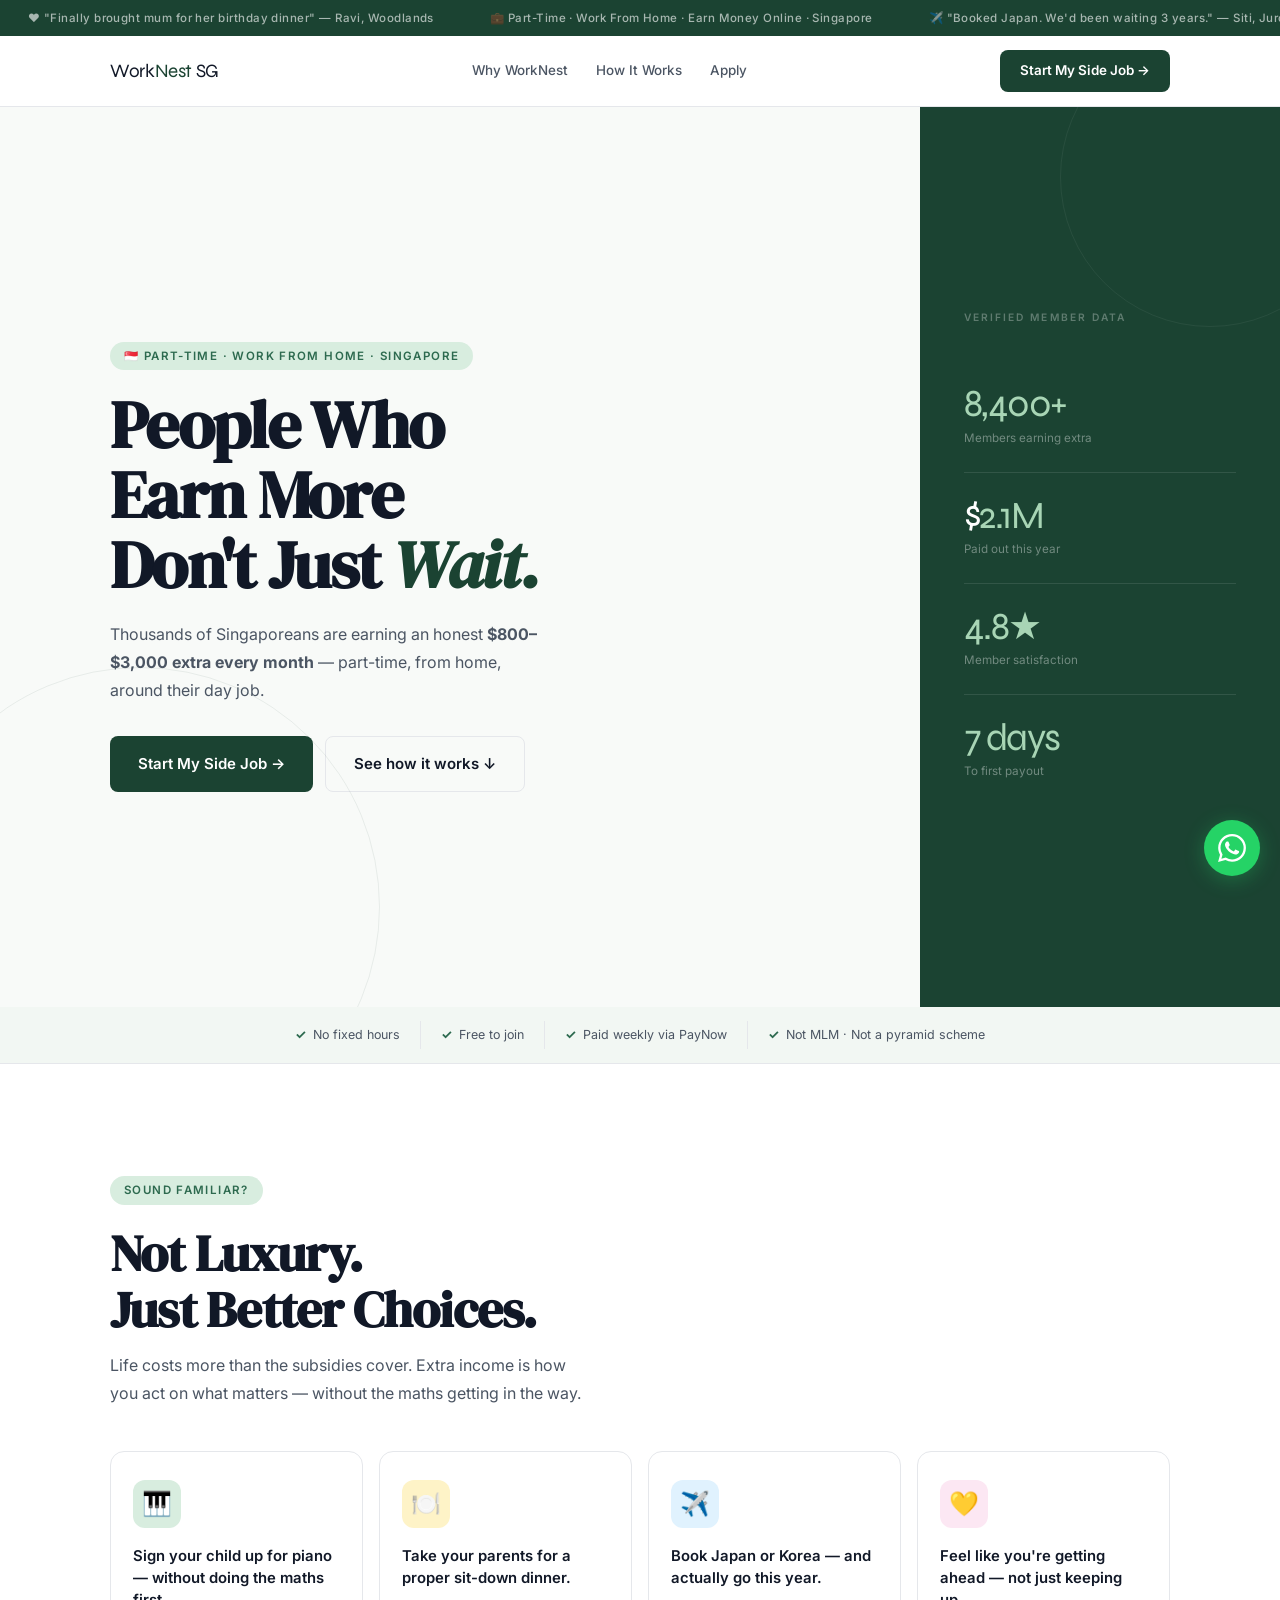
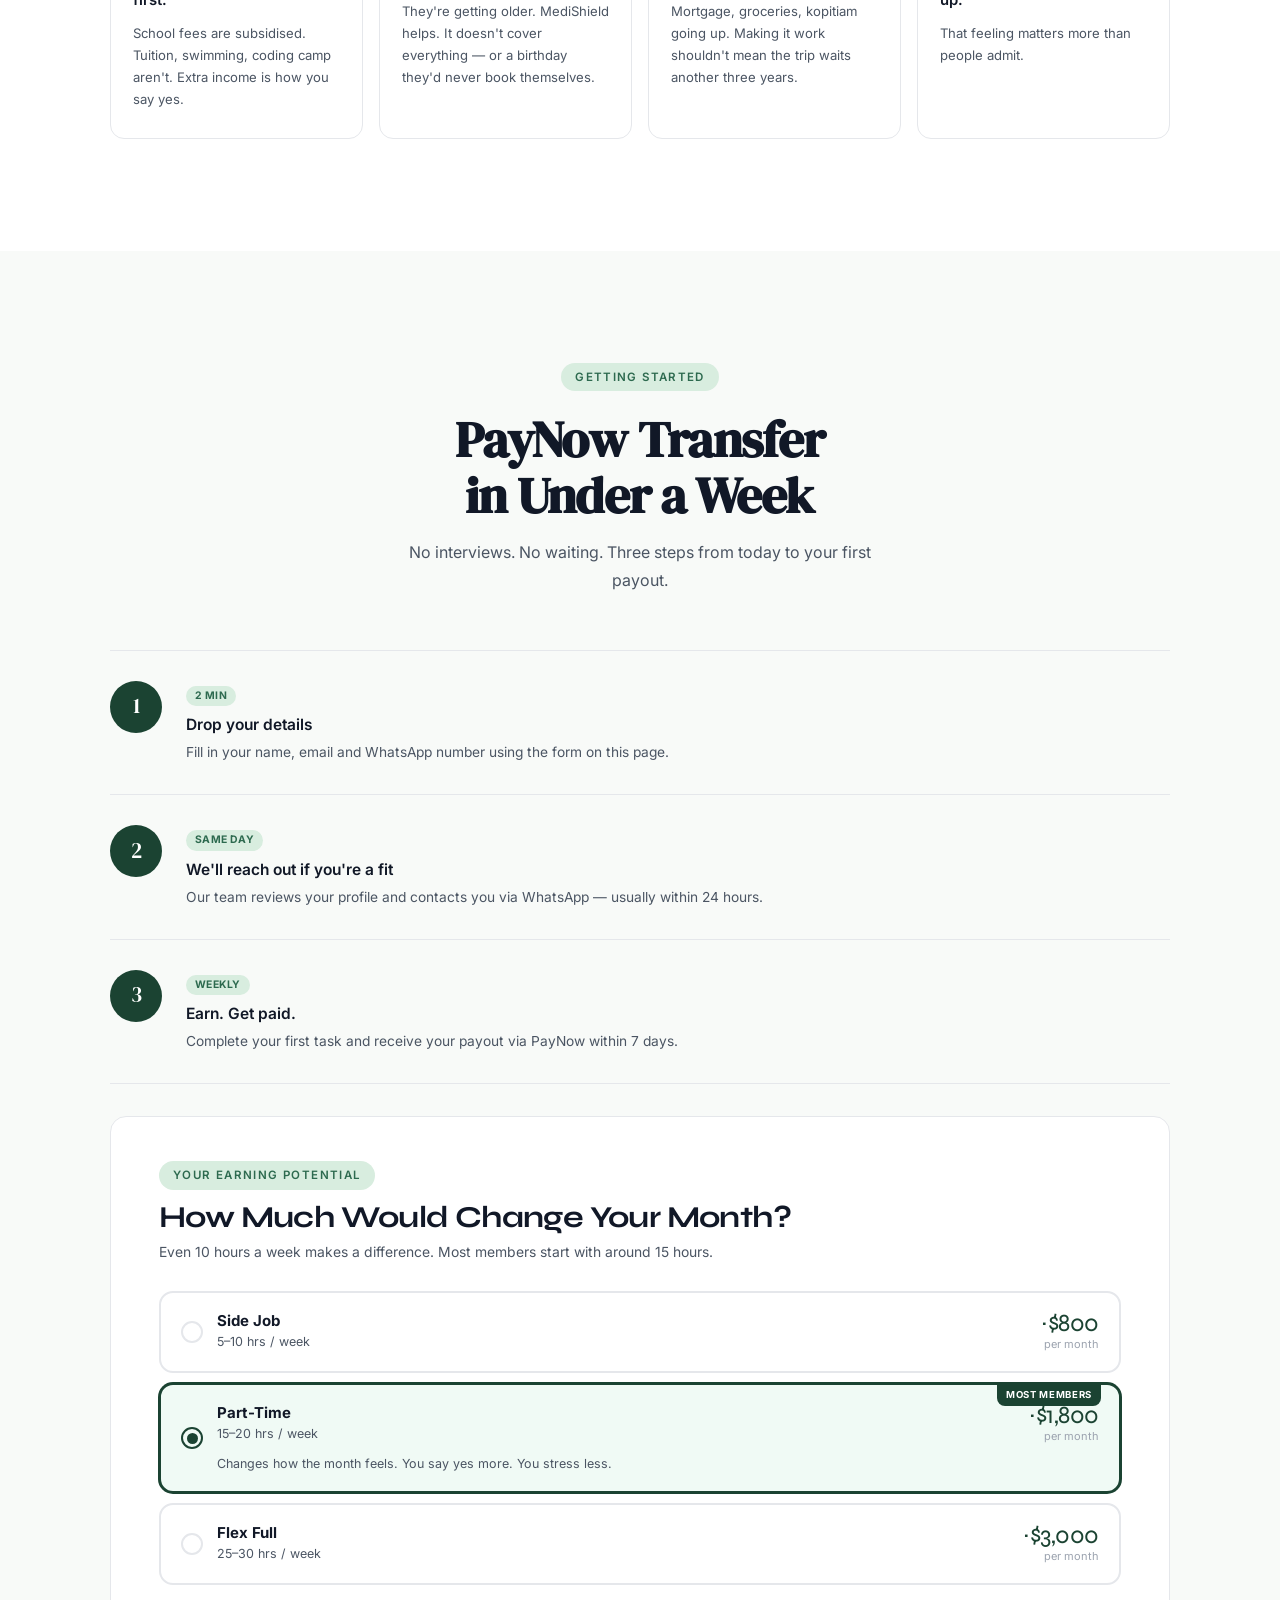
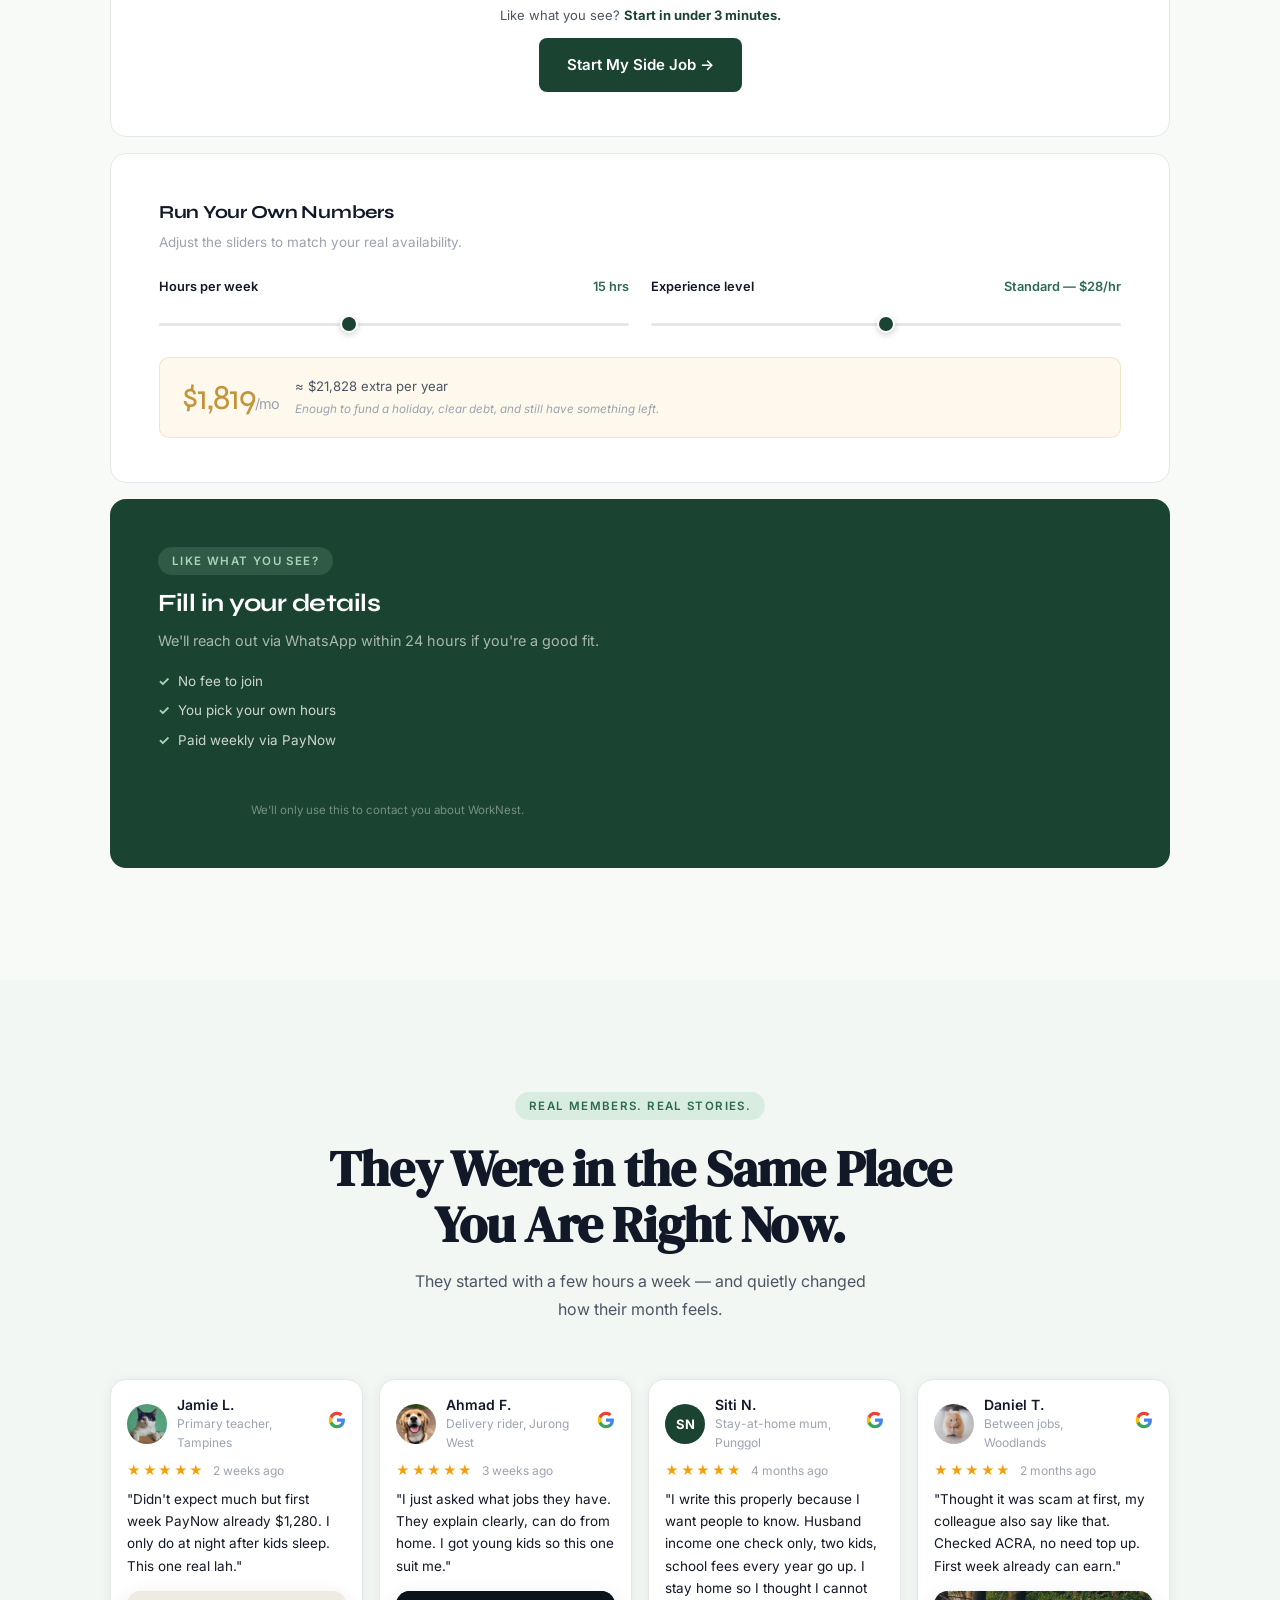
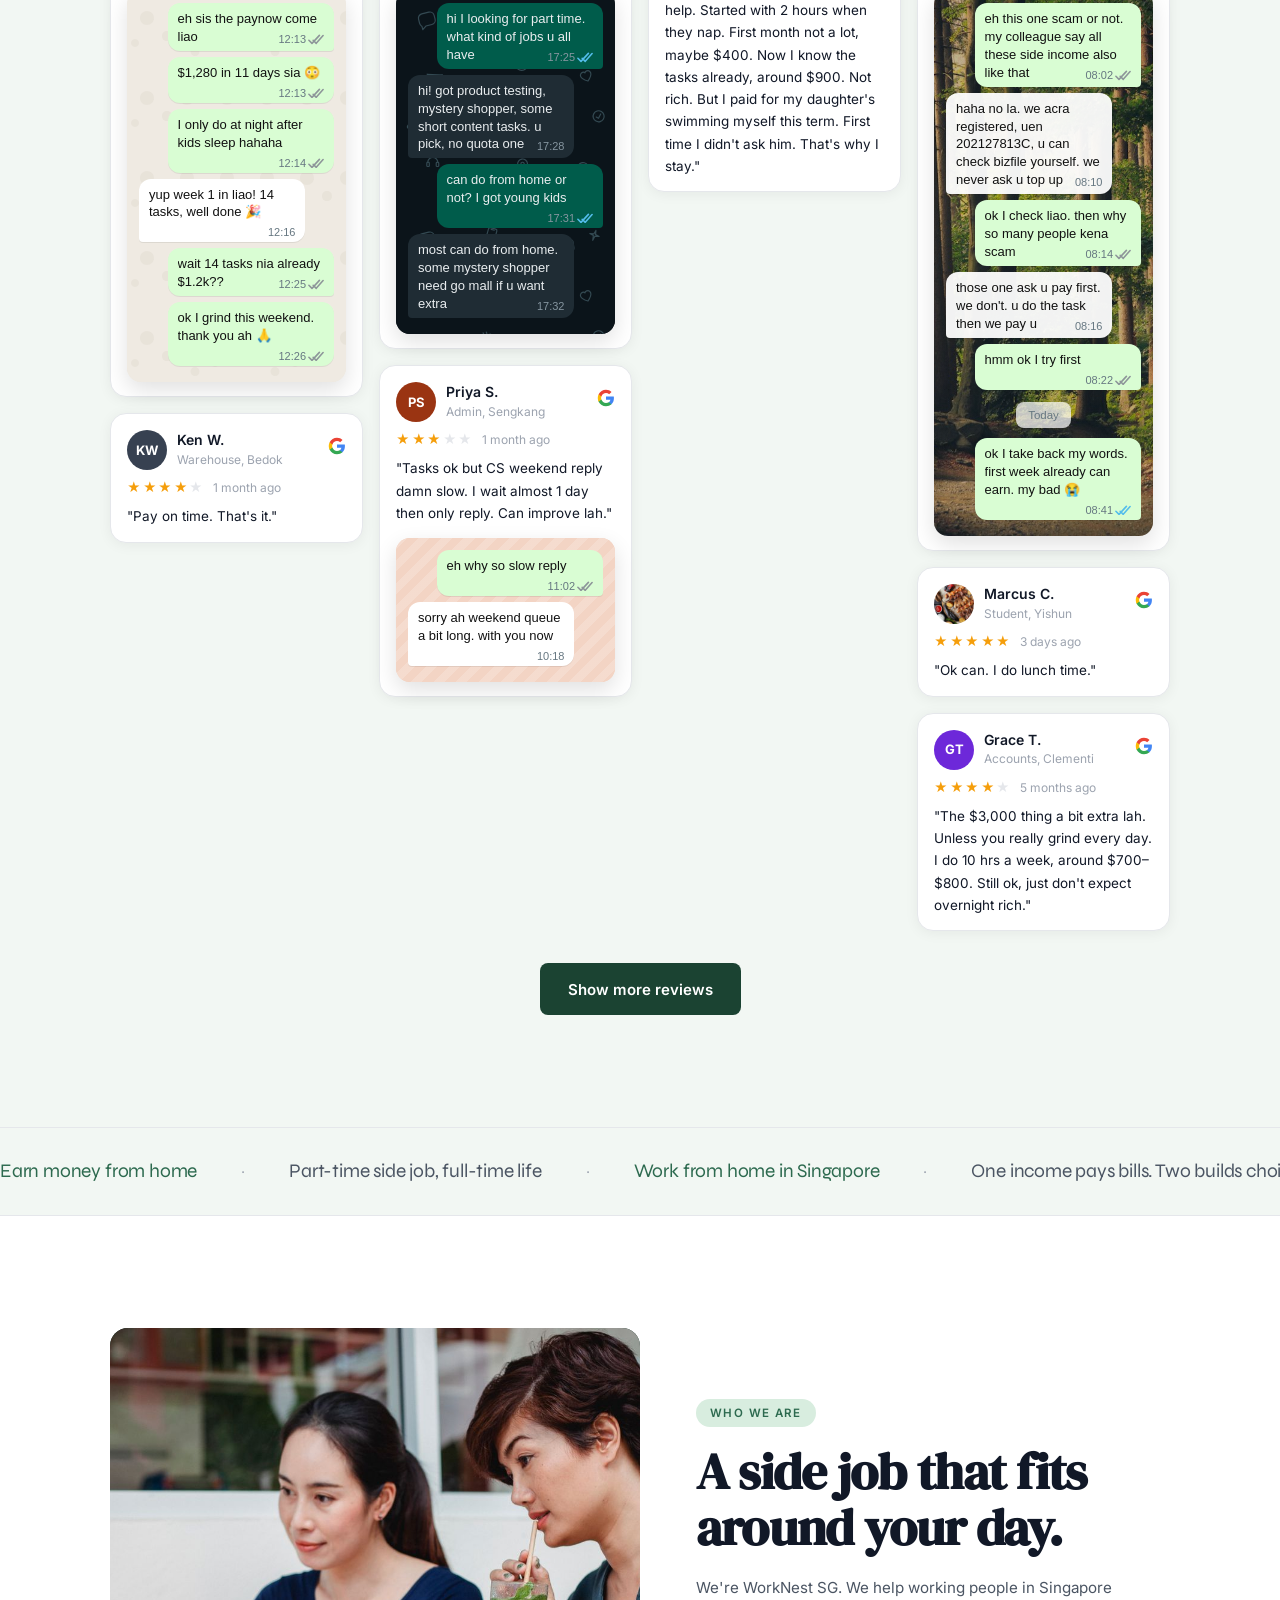
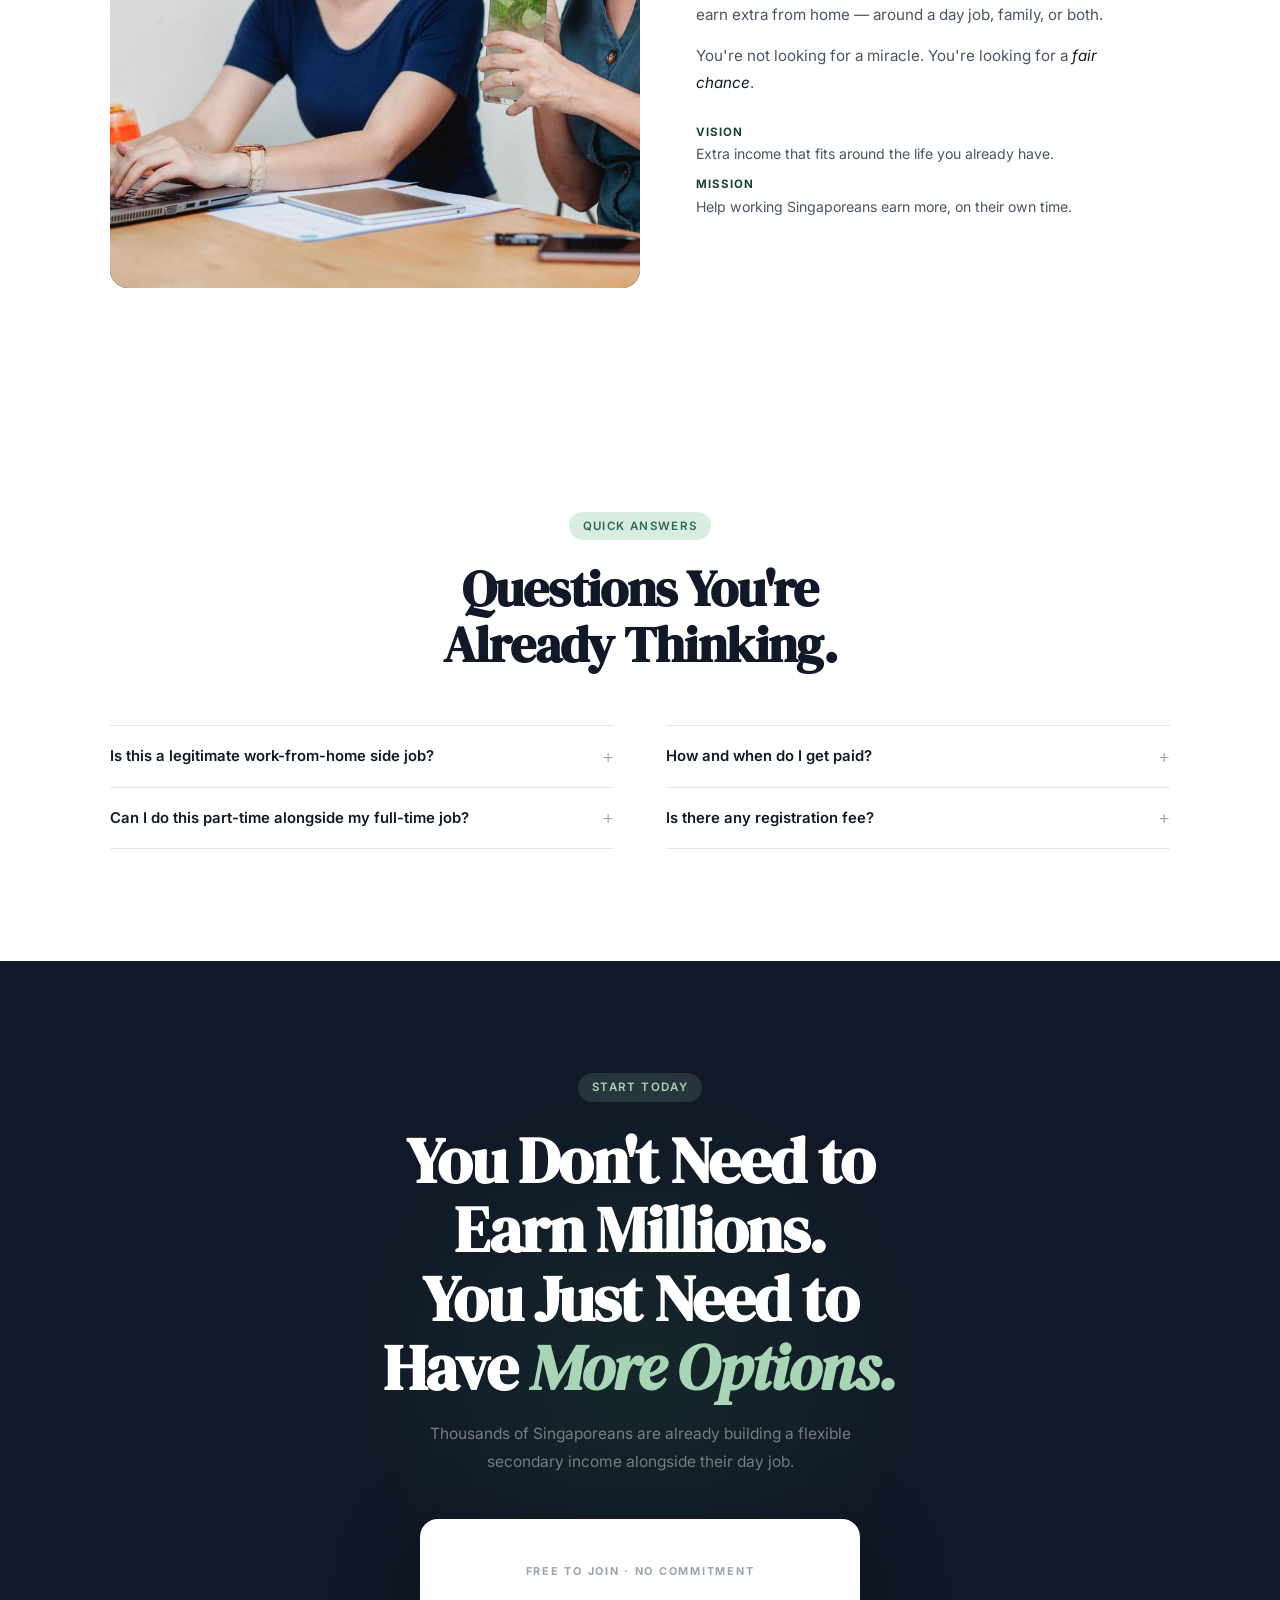
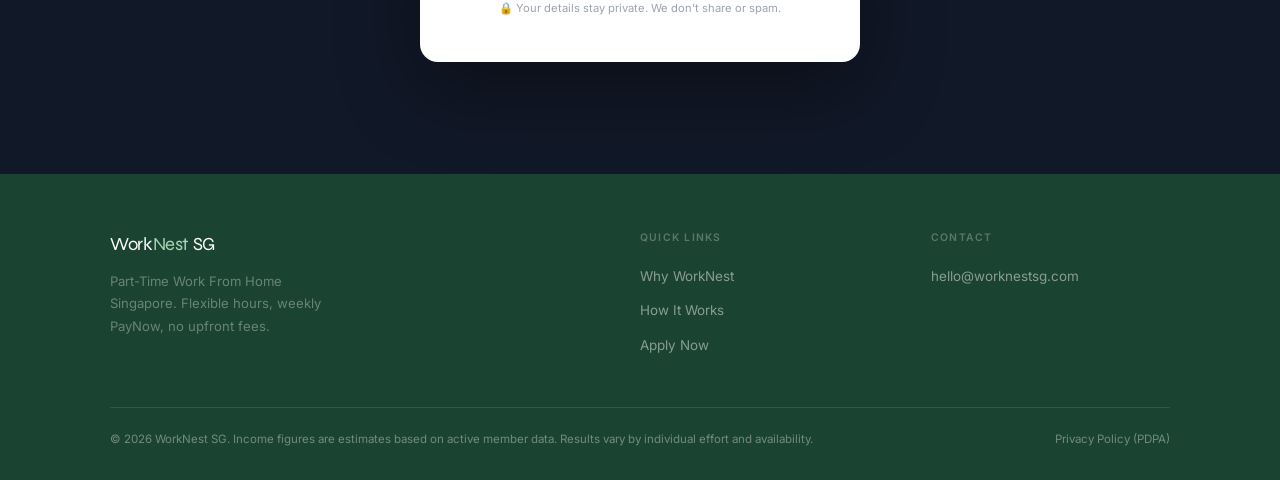
==== index.html @ a6f4fcb6 "Move the stylesheet and script back to the site root. Co-authored-by: Cursor <cursoragent@cursor.com" ====
<!DOCTYPE html>
<html lang="en">
<head>
  <meta charset="UTF-8" />
  <meta name="viewport" content="width=device-width, initial-scale=1.0" />
  <title>Part-Time Work From Home Singapore | Earn Money Online | WorkNest SG</title>
  <meta name="description" content="Looking for flexible part-time work from home in Singapore? WorkNest SG helps you earn $800–$3,000 extra a month with legitimate online side jobs — around your day job, on your schedule." />

  <link rel="preconnect" href="https://fonts.googleapis.com" />
  <link rel="preconnect" href="https://fonts.gstatic.com" crossorigin />
  <link href="https://fonts.googleapis.com/css2?family=DM+Serif+Display:ital@0;1&family=Inter:opsz,wght@14..32,300;14..32,400;14..32,500;14..32,600;14..32,700&family=Syne:wght@700;800&display=swap" rel="stylesheet" />

  <link rel="stylesheet" href="style.css" />
  <link rel="icon" href="favicon.ico?v=wn" sizes="any" />
  <link rel="icon" type="image/png" href="favicon.png?v=wn" sizes="32x32" />
  <link rel="apple-touch-icon" href="apple-touch-icon.png?v=wn" />
</head>
<body class="home">

<!-- ── TICKER ── -->
<div class="ticker" aria-hidden="true">
  <div class="ticker-t">
    <span>❤️ "Finally brought mum for her birthday dinner" — Ravi, Woodlands</span>
    <span>💼 Part-Time · Work From Home · Earn Money Online · Singapore</span>
    <span>✈️ "Booked Japan. We'd been waiting 3 years." — Siti, Jurong West</span>
    <span>📈 "Cleared my study loan 2 years early." — Mei Lin, Ang Mo Kio</span>
    <span>💰 $800–$3,000 extra/month · Flexible side job · No MLM · Free to join</span>
    <span>❤️ "Finally brought mum for her birthday dinner" — Ravi, Woodlands</span>
    <span>💼 Part-Time · Work From Home · Earn Money Online · Singapore</span>
    <span>✈️ "Booked Japan. We'd been waiting 3 years." — Siti, Jurong West</span>
    <span>📈 "Cleared my study loan 2 years early." — Mei Lin, Ang Mo Kio</span>
    <span>💰 $800–$3,000 extra/month · Flexible side job · No MLM · Free to join</span>
  </div>
</div>

<!-- ── NAV ── -->
<nav>
  <div class="c nav-i">
    <div class="logo">Work<span>Nest</span> SG</div>
    <div class="nav-links">
      <a href="#why">Why WorkNest</a>
      <a href="#how-it-works">How It Works</a>
      <a href="#apply">Apply</a>
    </div>
    <a href="#apply" class="btn btn-forest nav-cta" style="font-size:0.84rem;padding:10px 20px;min-height:auto">Start My Side Job →</a>
  </div>
</nav>

<!-- ══ HERO ══ -->
<section class="hero" id="top">

  <!-- Left content column -->
  <div class="hero-inner c rev">
    <div class="stag">🇸🇬 Part-Time · Work From Home · Singapore</div>
    <h1 class="h1">
      People Who<br />Earn More<br />Don't Just <em>Wait.</em>
    </h1>
    <p class="sub">
      Thousands of Singaporeans are earning an honest <strong>$800–$3,000 extra every month</strong> — part-time, from home, around their day job.
    </p>
    <div class="hero-btns">
      <a href="#apply" class="btn btn-forest btn-full">Start My Side Job →</a>
      <a href="#how-it-works" class="btn btn-ol">See how it works ↓</a>
    </div>
  </div>

  <!-- Right: forest green stats panel (desktop only) -->
  <div class="hero-stats-panel">
    <div class="hsp-label">Verified member data</div>
    <div class="hsp-stats">
      <div class="hsp-row">
        <div class="hsp-val"><em><span class="counter" data-target="8400">0</span>+</em></div>
        <div class="hsp-lbl">Members earning extra</div>
      </div>
      <div class="hsp-row">
        <div class="hsp-val">$<em><span class="counter" data-target="2.1" data-suffix="M">0</span></em></div>
        <div class="hsp-lbl">Paid out this year</div>
      </div>
      <div class="hsp-row">
        <div class="hsp-val"><em><span class="counter" data-target="4.8" data-decimals="1">0</span>★</em></div>
        <div class="hsp-lbl">Member satisfaction</div>
      </div>
      <div class="hsp-row">
        <div class="hsp-val"><em><span class="counter" data-target="7">0</span> days</em></div>
        <div class="hsp-lbl">To first payout</div>
      </div>
    </div>
  </div>

</section>

<!-- Mobile stats strip (replaces right panel on mobile) -->
<div class="hero-stats-strip">
  <div class="hss-item">
    <div class="hss-val"><em>8,400+</em></div>
    <div class="hss-lbl">Members earning extra</div>
  </div>
  <div class="hss-item">
    <div class="hss-val">$<em>2.1M</em></div>
    <div class="hss-lbl">Paid out this year</div>
  </div>
  <div class="hss-item">
    <div class="hss-val"><em>4.8★</em></div>
    <div class="hss-lbl">Member satisfaction</div>
  </div>
  <div class="hss-item">
    <div class="hss-val"><em>7</em> days</div>
    <div class="hss-lbl">To first payout</div>
  </div>
</div>

<!-- TRUST BAR -->
<div class="trust-bar">
  <div class="trust-inner">
    <span class="t-item"><span class="t-ck">✓</span> No fixed hours</span>
    <span class="t-item"><span class="t-ck">✓</span> Free to join</span>
    <span class="t-item"><span class="t-ck">✓</span> Paid weekly via PayNow</span>
    <span class="t-item"><span class="t-ck">✓</span> Not MLM · Not a pyramid scheme</span>
  </div>
</div>

<!-- ══ WHY — sound familiar + extra income, one section ══ -->
<section class="why-sec sec" id="why">
  <div class="c">
    <div class="why-hdr rev">
      <div class="stag">Sound Familiar?</div>
      <h2 class="h2">Not Luxury.<br />Just Better Choices.</h2>
      <p class="sub">Life costs more than the subsidies cover. Extra income is how you act on what matters — without the maths getting in the way.</p>
    </div>
    <div class="dream-grid">
      <div class="dream-card rev">
        <div class="dream-icon">🎹</div>
        <h4>Sign your child up for piano — without doing the maths first.</h4>
        <p>School fees are subsidised. Tuition, swimming, coding camp aren't. Extra income is how you say yes.</p>
      </div>
      <div class="dream-card c2 rev d1">
        <div class="dream-icon">🍽️</div>
        <h4>Take your parents for a proper sit-down dinner.</h4>
        <p>They're getting older. MediShield helps. It doesn't cover everything — or a birthday they'd never book themselves.</p>
      </div>
      <div class="dream-card c3 rev d2">
        <div class="dream-icon">✈️</div>
        <h4>Book Japan or Korea — and actually go this year.</h4>
        <p>Mortgage, groceries, kopitiam going up. Making it work shouldn't mean the trip waits another three years.</p>
      </div>
      <div class="dream-card c4 rev d3">
        <div class="dream-icon">💛</div>
        <h4>Feel like you're getting ahead — not just keeping up.</h4>
        <p>That feeling matters more than people admit.</p>
      </div>
    </div>
  </div>
</section>

<!-- ══ HOW IT WORKS ══ -->
<section class="hiw-sec sec" id="how-it-works">
  <div class="c">

    <div class="hiw-hdr rev">
      <div class="stag">Getting Started</div>
      <h2 class="h2">PayNow Transfer<br />in Under a Week</h2>
      <p class="sub">No interviews. No waiting. Three steps from today to your first payout.</p>
    </div>

    <!-- Steps -->
    <div class="step-list rev d1">
      <div class="step-item">
        <div class="step-circle">1</div>
        <div class="step-body">
          <span class="step-tag">2 min</span>
          <h3>Drop your details</h3>
          <p>Fill in your name, email and WhatsApp number using the form on this page.</p>
        </div>
      </div>
      <div class="step-item">
        <div class="step-circle">2</div>
        <div class="step-body">
          <span class="step-tag">Same day</span>
          <h3>We'll reach out if you're a fit</h3>
          <p>Our team reviews your profile and contacts you via WhatsApp — usually within 24 hours.</p>
        </div>
      </div>
      <div class="step-item">
        <div class="step-circle">3</div>
        <div class="step-body">
          <span class="step-tag">Weekly</span>
          <h3>Earn. Get paid.</h3>
          <p>Complete your first task and receive your payout via PayNow within 7 days.</p>
        </div>
      </div>
    </div>

    <!-- Income tiers -->
    <div class="income-wrap rev d2">
      <div class="income-hdr">
        <div class="stag">Your Earning Potential</div>
        <h3 class="h3">How Much Would Change Your Month?</h3>
        <p>Even 10 hours a week makes a difference. Most members start with around 15 hours.</p>
      </div>
      <div class="tier-picker" id="tierPicker">

        <label class="tier-opt" data-tier="side">
          <input type="radio" name="tier" value="side">
          <div class="tier-opt-inner">
            <div class="tier-radio"><div class="tier-radio-dot"></div></div>
            <div class="tier-body">
              <div class="tier-top">
                <div>
                  <div class="tier-label">Side Job</div>
                  <div class="tier-hrs">5–10 hrs / week</div>
                </div>
                <div class="tier-earn">
                  <div class="tier-amt">~$800</div>
                  <div class="tier-per">per month</div>
                </div>
              </div>
              <div class="tier-desc">Covers tuition, clears a credit card, or starts your savings fund.</div>
            </div>
          </div>
        </label>

        <label class="tier-opt selected" data-tier="parttime">
          <input type="radio" name="tier" value="parttime" checked>
          <div class="tier-opt-inner">
            <div class="tier-pop">Most Members</div>
            <div class="tier-radio"><div class="tier-radio-dot"></div></div>
            <div class="tier-body">
              <div class="tier-top">
                <div>
                  <div class="tier-label">Part-Time</div>
                  <div class="tier-hrs">15–20 hrs / week</div>
                </div>
                <div class="tier-earn">
                  <div class="tier-amt">~$1,800</div>
                  <div class="tier-per">per month</div>
                </div>
              </div>
              <div class="tier-desc">Changes how the month feels. You say yes more. You stress less.</div>
            </div>
          </div>
        </label>

        <label class="tier-opt" data-tier="flexfull">
          <input type="radio" name="tier" value="flexfull">
          <div class="tier-opt-inner">
            <div class="tier-radio"><div class="tier-radio-dot"></div></div>
            <div class="tier-body">
              <div class="tier-top">
                <div>
                  <div class="tier-label">Flex Full</div>
                  <div class="tier-hrs">25–30 hrs / week</div>
                </div>
                <div class="tier-earn">
                  <div class="tier-amt">~$3,000</div>
                  <div class="tier-per">per month</div>
                </div>
              </div>
              <div class="tier-desc">A genuine secondary income that reshapes your financial picture.</div>
            </div>
          </div>
        </label>

      </div>
      <div class="tier-cta">
        <p class="tier-cta-hint">Like what you see? <strong>Start in under 3 minutes.</strong></p>
        <a href="#apply" class="btn btn-forest">Start My Side Job →</a>
      </div>
    </div>

    <!-- Calculator -->
    <div class="calc-wrap rev d3">
      <div class="calc-hdr">
        <h3>Run Your Own Numbers</h3>
        <p>Adjust the sliders to match your real availability.</p>
      </div>
      <div class="calc-sliders">
        <div>
          <div class="calc-lbl">Hours per week <span id="hoursVal">15 hrs</span></div>
          <input type="range" id="hoursSlider" min="5" max="30" value="15" step="1" />
        </div>
        <div>
          <div class="calc-lbl">Experience level <span id="rateVal">Standard — $28/hr</span></div>
          <input type="range" id="rateSlider" min="1" max="3" value="2" step="1" />
        </div>
      </div>
      <div class="calc-result">
        <div class="calc-val" id="calcResult">$<span id="monthly">1,820</span><span class="pm">/mo</span></div>
        <div class="calc-txt">
          <div class="calc-yr" id="calcYr">≈ $21,840 extra per year</div>
          <div class="calc-note" id="calcNote">Enough to clear debt, fund a holiday, and still have something left.</div>
        </div>
      </div>
    </div>

    <!-- Mini form -->
    <div class="mini-form-outer rev d3">
      <div class="mf-txt">
        <div class="stag inv">Like what you see?</div>
        <h4>Fill in your details</h4>
        <p>We'll reach out via WhatsApp within 24 hours if you're a good fit.</p>
        <ul class="mf-checks">
          <li>No fee to join</li>
          <li>You pick your own hours</li>
          <li>Paid weekly via PayNow</li>
        </ul>
      </div>
      <div data-cddform="xm-sg10-singapore10-2" data-origin="www.worknestsg.com"></div>
      <script src="https://www.chatfromforms.com/form-embed.js?v=0.1" defer></script>
      <p class="mf-note">We'll only use this to contact you about WorkNest.</p>
    </div>

  </div>
</section>

<!-- ══ TESTIMONIALS — WhatsApp screenshot mockups ══ -->
<section class="testi-sec sec">
  <!-- Hidden SVG icon library -->
  <svg xmlns="http://www.w3.org/2000/svg" style="display:none" aria-hidden="true">
    <symbol id="i-sig" viewBox="0 0 17 13">
      <rect x="0" y="10" width="3" height="3" rx="0.5" fill="currentColor"/>
      <rect x="4.5" y="7" width="3" height="6" rx="0.5" fill="currentColor"/>
      <rect x="9" y="4" width="3" height="9" rx="0.5" fill="currentColor"/>
      <rect x="13.5" y="0.5" width="3" height="12.5" rx="0.5" fill="currentColor"/>
    </symbol>
    <symbol id="i-wfi" viewBox="0 0 16 13">
      <circle cx="8" cy="12" r="1.5" fill="currentColor"/>
      <path d="M4.2 8.6a5.3 5.3 0 017.6 0" stroke="currentColor" stroke-width="1.7" stroke-linecap="round" fill="none"/>
      <path d="M1 5.3a9.5 9.5 0 0114 0" stroke="currentColor" stroke-width="1.7" stroke-linecap="round" fill="none"/>
    </symbol>
    <symbol id="i-bat" viewBox="0 0 27 13">
      <rect x="0.75" y="0.75" width="21.5" height="11.5" rx="2.5" fill="none" stroke="currentColor" stroke-width="1.5"/>
      <rect x="22.5" y="4" width="3.5" height="5" rx="1.5" fill="currentColor"/>
      <rect x="2.5" y="2.5" width="15" height="8" rx="1.5" fill="currentColor"/>
    </symbol>
    <symbol id="i-back" viewBox="0 0 11 20">
      <path d="M9.5 1.5L2 10l7.5 8.5" fill="none" stroke="currentColor" stroke-width="2.2" stroke-linecap="round" stroke-linejoin="round"/>
    </symbol>
    <!-- WhatsApp double-tick (two overlapping checks) -->
    <symbol id="i-ticks" viewBox="0 0 16 11">
      <path d="M0.9 6.2l3.1 3.15L11.4 1.4" fill="none" stroke="currentColor" stroke-width="1.55" stroke-linecap="round" stroke-linejoin="round"/>
      <path d="M5.15 6.2l3.1 3.15L15.1 1.55" fill="none" stroke="currentColor" stroke-width="1.55" stroke-linecap="round" stroke-linejoin="round"/>
    </symbol>
    <!-- WhatsApp header: video camera (no circle) -->
    <symbol id="i-vid" viewBox="0 0 24 24">
      <path d="M15.2 8.4v7.2H5.8V8.4h9.4zm.9-1.6H4.9c-.8 0-1.5.7-1.5 1.5v8.4c0 .8.7 1.5 1.5 1.5h11.2c.8 0 1.5-.7 1.5-1.5v-2.6l3.6 2.7V7.3L17.6 10V8.3c0-.8-.7-1.5-1.5-1.5z" fill="currentColor"/>
    </symbol>
    <!-- WhatsApp header: phone handset -->
    <symbol id="i-phn" viewBox="0 0 24 24">
      <path d="M19.2 17.1v2.4c0 .7-.5 1.2-1.2 1.2C9.3 20.7 3.3 14.7 3.3 6c0-.7.5-1.2 1.2-1.2h2.4c.7 0 1.2.5 1.2 1.2 0 1.4.2 2.7.6 4 .1.4 0 .8-.3 1.1L6.9 12.6c1.6 3 4 5.4 7 7l1.5-1.5c.3-.3.7-.4 1.1-.3 1.3.4 2.6.6 4 .6.7 0 1.2.5 1.2 1.2z" fill="currentColor"/>
    </symbol>
    <symbol id="i-plus" viewBox="0 0 24 24">
      <path d="M12 5v14M5 12h14" fill="none" stroke="currentColor" stroke-width="2.2" stroke-linecap="round"/>
    </symbol>
    <symbol id="i-cam" viewBox="0 0 24 24">
      <path d="M4 8.5A2.5 2.5 0 016.5 6h2.1l1.2-1.8h4.4L15.4 6h2.1A2.5 2.5 0 0120 8.5v7A2.5 2.5 0 0117.5 18h-11A2.5 2.5 0 014 15.5v-7z" fill="none" stroke="currentColor" stroke-width="1.6"/>
      <circle cx="12" cy="12" r="3.2" fill="none" stroke="currentColor" stroke-width="1.6"/>
    </symbol>
    <symbol id="i-more" viewBox="0 0 5 22">
      <circle cx="2.5" cy="3.5" r="2" fill="currentColor"/>
      <circle cx="2.5" cy="11" r="2" fill="currentColor"/>
      <circle cx="2.5" cy="18.5" r="2" fill="currentColor"/>
    </symbol>
    <symbol id="i-emoji" viewBox="0 0 24 24">
      <circle cx="12" cy="12" r="10" fill="none" stroke="currentColor" stroke-width="1.5"/>
      <circle cx="9" cy="10.5" r="1.2" fill="currentColor"/>
      <circle cx="15" cy="10.5" r="1.2" fill="currentColor"/>
      <path d="M8.5 14.5q1.5 2.5 3.5 2.5t3.5-2.5" fill="none" stroke="currentColor" stroke-width="1.5" stroke-linecap="round"/>
    </symbol>
    <symbol id="i-clip" viewBox="0 0 24 24">
      <path d="M16.5 6v11.5a4 4 0 01-8 0V5a2.5 2.5 0 015 0v10.5a1 1 0 01-2 0V6h-1.5v9.5a2.5 2.5 0 005 0V5a4 4 0 00-8 0v12.5a5.5 5.5 0 0011 0V6h-1.5z" fill="currentColor"/>
    </symbol>
    <symbol id="i-mic" viewBox="0 0 24 24">
      <path d="M12 14a3 3 0 003-3V5a3 3 0 00-6 0v6a3 3 0 003 3zm5.9-3c-.49 0-.9.36-.98.85A6 6 0 016.08 11.85c-.08-.49-.49-.85-.98-.85A1 1 0 004.1 12.14a7 7 0 005.9 5.77V20a1 1 0 002 0v-2.09a7 7 0 005.9-5.77A1 1 0 0017.9 11z" fill="currentColor"/>
    </symbol>
    <!-- Google G logo mark -->
    <symbol id="i-google" viewBox="0 0 24 24">
      <path d="M22.56 12.25c0-.78-.07-1.53-.2-2.25H12v4.26h5.92c-.26 1.37-1.04 2.53-2.21 3.31v2.77h3.57c2.08-1.92 3.28-4.74 3.28-8.09z" fill="#4285F4"/>
      <path d="M12 23c2.97 0 5.46-.98 7.28-2.66l-3.57-2.77c-.98.66-2.23 1.06-3.71 1.06-2.86 0-5.29-1.93-6.16-4.53H2.18v2.84C3.99 20.53 7.7 23 12 23z" fill="#34A853"/>
      <path d="M5.84 14.09c-.22-.66-.35-1.36-.35-2.09s.13-1.43.35-2.09V7.07H2.18C1.43 8.55 1 10.22 1 12s.43 3.45 1.18 4.93l3.66-2.84z" fill="#FBBC05"/>
      <path d="M12 5.38c1.62 0 3.06.56 4.21 1.64l3.15-3.15C17.45 2.09 14.97 1 12 1 7.7 1 3.99 3.47 2.18 7.07l3.66 2.84c.87-2.6 3.3-4.53 6.16-4.53z" fill="#EA4335"/>
    </symbol>
  </svg>

  <div class="c">

    <div class="testi-hdr rev">
      <div class="stag">Real Members. Real Stories.</div>
      <h2 class="h2">They Were in the Same Place<br />You Are Right Now.</h2>
      <p class="sub">They started with a few hours a week — and quietly changed how their month feels.</p>
    </div>

    <div class="rev-grid rev" id="revGrid">

      <!-- 1 visible · PayNow + WA -->
      <div class="rev-card">
        <div class="rev-head">
          <div class="rev-av"><img src="images/dp_cat.jpg" alt=""></div>
          <div class="rev-who">
            <div class="rev-name">Jamie L.</div>
            <div class="rev-role">Primary teacher, Tampines</div>
          </div>
          <div class="rev-goog"><svg width="18" height="18"><use href="#i-google"/></svg></div>
        </div>
        <div class="rev-meta">
          <div class="rev-stars">★★★★★</div>
          <span class="rev-when">2 weeks ago</span>
        </div>
        <p class="rev-text">"Didn't expect much but first week PayNow already $1,280. I only do at night after kids sleep. This one real lah."</p>
        <div class="wa-shot wp-doodle">
          <div class="wa-body">
            <div class="wa-msg"><div class="wa-s"><div class="wa-txt">eh sis the paynow come liao<div class="wa-meta"><span class="wa-ts">12:13</span><svg class="wa-tick grey" viewBox="0 0 16 11" aria-hidden="true"><use href="#i-ticks"/></svg></div></div></div></div>
            <div class="wa-msg"><div class="wa-s no-tail"><div class="wa-txt">$1,280 in 11 days sia 😳<div class="wa-meta"><span class="wa-ts">12:13</span><svg class="wa-tick grey" viewBox="0 0 16 11" aria-hidden="true"><use href="#i-ticks"/></svg></div></div></div></div>
            <div class="wa-msg"><div class="wa-s no-tail"><div class="wa-txt">I only do at night after kids sleep hahaha<div class="wa-meta"><span class="wa-ts">12:14</span><svg class="wa-tick grey" viewBox="0 0 16 11" aria-hidden="true"><use href="#i-ticks"/></svg></div></div></div></div>
            <div class="wa-msg"><div class="wa-r"><div class="wa-txt">yup week 1 in liao! 14 tasks, well done 🎉<div class="wa-meta"><span class="wa-ts">12:16</span></div></div></div></div>
            <div class="wa-msg"><div class="wa-s"><div class="wa-txt">wait 14 tasks nia already $1.2k??<div class="wa-meta"><span class="wa-ts">12:25</span><svg class="wa-tick grey" viewBox="0 0 16 11" aria-hidden="true"><use href="#i-ticks"/></svg></div></div></div></div>
            <div class="wa-msg"><div class="wa-s no-tail"><div class="wa-txt">ok I grind this weekend. thank you ah 🙏<div class="wa-meta"><span class="wa-ts">12:26</span><svg class="wa-tick grey" viewBox="0 0 16 11" aria-hidden="true"><use href="#i-ticks"/></svg></div></div></div></div>
          </div>
        </div>
      </div>

      <!-- 2 visible · short -->
      <div class="rev-card">
        <div class="rev-head">
          <div class="rev-av" style="background:#374151">KW</div>
          <div class="rev-who">
            <div class="rev-name">Ken W.</div>
            <div class="rev-role">Warehouse, Bedok</div>
          </div>
          <div class="rev-goog"><svg width="18" height="18"><use href="#i-google"/></svg></div>
        </div>
        <div class="rev-meta">
          <div class="rev-stars">★★★★<span class="off">★</span></div>
          <span class="rev-when">1 month ago</span>
        </div>
        <p class="rev-text">"Pay on time. That's it."</p>
      </div>

      <!-- 3 visible · job hunt + WA -->
      <div class="rev-card">
        <div class="rev-head">
          <div class="rev-av"><img src="images/dp_dog.jpg" alt=""></div>
          <div class="rev-who">
            <div class="rev-name">Ahmad F.</div>
            <div class="rev-role">Delivery rider, Jurong West</div>
          </div>
          <div class="rev-goog"><svg width="18" height="18"><use href="#i-google"/></svg></div>
        </div>
        <div class="rev-meta">
          <div class="rev-stars">★★★★★</div>
          <span class="rev-when">3 weeks ago</span>
        </div>
        <p class="rev-text">"I just asked what jobs they have. They explain clearly, can do from home. I got young kids so this one suit me."</p>
        <div class="wa-shot dark">
          <div class="wa-body">
            <div class="wa-msg"><div class="wa-s"><div class="wa-txt">hi I looking for part time. what kind of jobs u all have<div class="wa-meta"><span class="wa-ts">17:25</span><svg class="wa-tick blue" viewBox="0 0 16 11" aria-hidden="true"><use href="#i-ticks"/></svg></div></div></div></div>
            <div class="wa-msg"><div class="wa-r"><div class="wa-txt">hi! got product testing, mystery shopper, some short content tasks. u pick, no quota one<div class="wa-meta"><span class="wa-ts">17:28</span></div></div></div></div>
            <div class="wa-msg"><div class="wa-s"><div class="wa-txt">can do from home or not? I got young kids<div class="wa-meta"><span class="wa-ts">17:31</span><svg class="wa-tick blue" viewBox="0 0 16 11" aria-hidden="true"><use href="#i-ticks"/></svg></div></div></div></div>
            <div class="wa-msg"><div class="wa-r"><div class="wa-txt">most can do from home. some mystery shopper need go mall if u want extra<div class="wa-meta"><span class="wa-ts">17:32</span></div></div></div></div>
          </div>
        </div>
      </div>

      <!-- 4 visible · 吐槽 CS slow + WA -->
      <div class="rev-card">
        <div class="rev-head">
          <div class="rev-av" style="background:#9A3412">PS</div>
          <div class="rev-who">
            <div class="rev-name">Priya S.</div>
            <div class="rev-role">Admin, Sengkang</div>
          </div>
          <div class="rev-goog"><svg width="18" height="18"><use href="#i-google"/></svg></div>
        </div>
        <div class="rev-meta">
          <div class="rev-stars">★★★<span class="off">★★</span></div>
          <span class="rev-when">1 month ago</span>
        </div>
        <p class="rev-text">"Tasks ok but CS weekend reply damn slow. I wait almost 1 day then only reply. Can improve lah."</p>
        <div class="wa-shot wp-peach">
          <div class="wa-body">
            <div class="wa-msg"><div class="wa-s"><div class="wa-txt">eh why so slow reply<div class="wa-meta"><span class="wa-ts">11:02</span><svg class="wa-tick grey" viewBox="0 0 16 11" aria-hidden="true"><use href="#i-ticks"/></svg></div></div></div></div>
            <div class="wa-msg"><div class="wa-r"><div class="wa-txt">sorry ah weekend queue a bit long. with you now<div class="wa-meta"><span class="wa-ts">10:18</span></div></div></div></div>
          </div>
        </div>
      </div>

      <!-- 5 visible · long sincere -->
      <div class="rev-card">
        <div class="rev-head">
          <div class="rev-av" style="background:#1B4332">SN</div>
          <div class="rev-who">
            <div class="rev-name">Siti N.</div>
            <div class="rev-role">Stay-at-home mum, Punggol</div>
          </div>
          <div class="rev-goog"><svg width="18" height="18"><use href="#i-google"/></svg></div>
        </div>
        <div class="rev-meta">
          <div class="rev-stars">★★★★★</div>
          <span class="rev-when">4 months ago</span>
        </div>
        <p class="rev-text">"I write this properly because I want people to know. Husband income one check only, two kids, school fees every year go up. I stay home so I thought I cannot help. Started with 2 hours when they nap. First month not a lot, maybe $400. Now I know the tasks already, around $900. Not rich. But I paid for my daughter's swimming myself this term. First time I didn't ask him. That's why I stay."</p>
      </div>

      <!-- 6 visible · scam + WA -->
      <div class="rev-card">
        <div class="rev-head">
          <div class="rev-av"><img src="images/dp_hamster.jpg" alt=""></div>
          <div class="rev-who">
            <div class="rev-name">Daniel T.</div>
            <div class="rev-role">Between jobs, Woodlands</div>
          </div>
          <div class="rev-goog"><svg width="18" height="18"><use href="#i-google"/></svg></div>
        </div>
        <div class="rev-meta">
          <div class="rev-stars">★★★★★</div>
          <span class="rev-when">2 months ago</span>
        </div>
        <p class="rev-text">"Thought it was scam at first, my colleague also say like that. Checked ACRA, no need top up. First week already can earn."</p>
        <div class="wa-shot wp-leaves">
          <div class="wa-body">
            <div class="wa-msg"><div class="wa-s"><div class="wa-txt">eh this one scam or not. my colleague say all these side income also like that<div class="wa-meta"><span class="wa-ts">08:02</span><svg class="wa-tick grey" viewBox="0 0 16 11" aria-hidden="true"><use href="#i-ticks"/></svg></div></div></div></div>
            <div class="wa-msg"><div class="wa-r"><div class="wa-txt">haha no la. we acra registered, uen 202127813C, u can check bizfile yourself. we never ask u top up<div class="wa-meta"><span class="wa-ts">08:10</span></div></div></div></div>
            <div class="wa-msg"><div class="wa-s"><div class="wa-txt">ok I check liao. then why so many people kena scam<div class="wa-meta"><span class="wa-ts">08:14</span><svg class="wa-tick grey" viewBox="0 0 16 11" aria-hidden="true"><use href="#i-ticks"/></svg></div></div></div></div>
            <div class="wa-msg"><div class="wa-r"><div class="wa-txt">those one ask u pay first. we don't. u do the task then we pay u<div class="wa-meta"><span class="wa-ts">08:16</span></div></div></div></div>
            <div class="wa-msg"><div class="wa-s"><div class="wa-txt">hmm ok I try first<div class="wa-meta"><span class="wa-ts">08:22</span><svg class="wa-tick grey" viewBox="0 0 16 11" aria-hidden="true"><use href="#i-ticks"/></svg></div></div></div></div>
            <div class="wa-date">Today</div>
            <div class="wa-msg"><div class="wa-s"><div class="wa-txt">ok I take back my words. first week already can earn. my bad 😭<div class="wa-meta"><span class="wa-ts">08:41</span><svg class="wa-tick blue" viewBox="0 0 16 11" aria-hidden="true"><use href="#i-ticks"/></svg></div></div></div></div>
          </div>
        </div>
      </div>

      <!-- 7 visible · short -->
      <div class="rev-card">
        <div class="rev-head">
          <div class="rev-av"><img src="images/dp_food.jpg" alt=""></div>
          <div class="rev-who">
            <div class="rev-name">Marcus C.</div>
            <div class="rev-role">Student, Yishun</div>
          </div>
          <div class="rev-goog"><svg width="18" height="18"><use href="#i-google"/></svg></div>
        </div>
        <div class="rev-meta">
          <div class="rev-stars">★★★★★</div>
          <span class="rev-when">3 days ago</span>
        </div>
        <p class="rev-text">"Ok can. I do lunch time."</p>
      </div>

      <!-- 8 visible · 吐槽 ads -->
      <div class="rev-card">
        <div class="rev-head">
          <div class="rev-av" style="background:#6D28D9">GT</div>
          <div class="rev-who">
            <div class="rev-name">Grace T.</div>
            <div class="rev-role">Accounts, Clementi</div>
          </div>
          <div class="rev-goog"><svg width="18" height="18"><use href="#i-google"/></svg></div>
        </div>
        <div class="rev-meta">
          <div class="rev-stars">★★★★<span class="off">★</span></div>
          <span class="rev-when">5 months ago</span>
        </div>
        <p class="rev-text">"The $3,000 thing a bit extra lah. Unless you really grind every day. I do 10 hrs a week, around $700–$800. Still ok, just don't expect overnight rich."</p>
      </div>

      <!-- 9 more · long mixed -->
      <div class="rev-card rev-more">
        <div class="rev-head">
          <div class="rev-av" style="background:#0F766E">WM</div>
          <div class="rev-who">
            <div class="rev-name">Wei Ming</div>
            <div class="rev-role">Private hire, Ang Mo Kio</div>
          </div>
          <div class="rev-goog"><svg width="18" height="18"><use href="#i-google"/></svg></div>
        </div>
        <div class="rev-meta">
          <div class="rev-stars">★★★★<span class="off">★</span></div>
          <span class="rev-when">6 months ago</span>
        </div>
        <p class="rev-text">"First week quite blur. Briefing long, I almost quit. After I finish 3 tasks then I understand the flow. Now it's just open phone, do, close. Wish they make week 1 simpler. After that no issue."</p>
      </div>

      <!-- 10 more · short 吐槽 -->
      <div class="rev-card rev-more">
        <div class="rev-head">
          <div class="rev-av" style="background:#BE185D">RO</div>
          <div class="rev-who">
            <div class="rev-name">Rachel O.</div>
            <div class="rev-role">Marketing, Novena</div>
          </div>
          <div class="rev-goog"><svg width="18" height="18"><use href="#i-google"/></svg></div>
        </div>
        <div class="rev-meta">
          <div class="rev-stars">★★<span class="off">★★★</span></div>
          <span class="rev-when">2 months ago</span>
        </div>
        <p class="rev-text">"Too many WhatsApp messages. I mute first. Tasks ok but the group chat noisy."</p>
      </div>

      <!-- 11 more · sincere -->
      <div class="rev-card rev-more">
        <div class="rev-head">
          <div class="rev-av" style="background:#166534">HR</div>
          <div class="rev-who">
            <div class="rev-name">Hafiz R.</div>
            <div class="rev-role">Between jobs, Jurong East</div>
          </div>
          <div class="rev-goog"><svg width="18" height="18"><use href="#i-google"/></svg></div>
        </div>
        <div class="rev-meta">
          <div class="rev-stars">★★★★★</div>
          <span class="rev-when">3 months ago</span>
        </div>
        <p class="rev-text">"Lost my job in March. This one hold me until I find next one. Not glamorous. Just enough to not touch my CPF. Thank you."</p>
      </div>

      <!-- 12 more · 吐槽 dry weeks -->
      <div class="rev-card rev-more">
        <div class="rev-head">
          <div class="rev-av" style="background:#B45309">LK</div>
          <div class="rev-who">
            <div class="rev-name">Linda K.</div>
            <div class="rev-role">Part-time, Toa Payoh</div>
          </div>
          <div class="rev-goog"><svg width="18" height="18"><use href="#i-google"/></svg></div>
        </div>
        <div class="rev-meta">
          <div class="rev-stars">★★★<span class="off">★★</span></div>
          <span class="rev-when">1 month ago</span>
        </div>
        <p class="rev-text">"Some weeks no tasks. I wait wait then suddenly 5 come in one day. Income not stable. If you need every month same amount, maybe not for you."</p>
      </div>

      <!-- 13 more · short good -->
      <div class="rev-card rev-more">
        <div class="rev-head">
          <div class="rev-av" style="background:#1E40AF">JH</div>
          <div class="rev-who">
            <div class="rev-name">Jun Hao</div>
            <div class="rev-role">Part-time, Pasir Ris</div>
          </div>
          <div class="rev-goog"><svg width="18" height="18"><use href="#i-google"/></svg></div>
        </div>
        <div class="rev-meta">
          <div class="rev-stars">★★★★★</div>
          <span class="rev-when">2 weeks ago</span>
        </div>
        <p class="rev-text">"Refer my sister already. She also doing."</p>
      </div>

      <!-- 14 more · long sincere nurse -->
      <div class="rev-card rev-more">
        <div class="rev-head">
          <div class="rev-av"><img src="images/dp_nurul.jpg" alt=""></div>
          <div class="rev-who">
            <div class="rev-name">Nurul A.</div>
            <div class="rev-role">Nurse, Bedok</div>
          </div>
          <div class="rev-goog"><svg width="18" height="18"><use href="#i-google"/></svg></div>
        </div>
        <div class="rev-meta">
          <div class="rev-stars">★★★★★</div>
          <span class="rev-when">4 months ago</span>
        </div>
        <p class="rev-text">"I work night shift. Days I cannot sleep sometimes so I do a few tasks. Nobody at work knows. I use it for my mum's supplements. Not going to write a long essay. It works, they pay, I continue."</p>
      </div>

      <!-- 15 more · short 吐槽 -->
      <div class="rev-card rev-more">
        <div class="rev-head">
          <div class="rev-av" style="background:#44403C">BT</div>
          <div class="rev-who">
            <div class="rev-name">Ben T.</div>
            <div class="rev-role">Sales, Paya Lebar</div>
          </div>
          <div class="rev-goog"><svg width="18" height="18"><use href="#i-google"/></svg></div>
        </div>
        <div class="rev-meta">
          <div class="rev-stars">★★★<span class="off">★★</span></div>
          <span class="rev-when">3 weeks ago</span>
        </div>
        <p class="rev-text">"Reply after 1 day. Can improve. The work itself no problem."</p>
      </div>

    </div>

    <div class="rev-more-wrap">
      <button type="button" class="btn btn-forest" id="revMoreBtn">Show more reviews</button>
      <button type="button" class="btn btn-forest" id="revLessBtn">Show less</button>
    </div>

  </div>
</section>

<!-- SLOGANS -->
<section class="slogans">
  <div class="sl-inner" aria-hidden="true">
    <span class="sl-i grn">Earn money from home</span><span class="sl-sep">·</span>
    <span class="sl-i lit">Part-time side job, full-time life</span><span class="sl-sep">·</span>
    <span class="sl-i grn">Work from home in Singapore</span><span class="sl-sep">·</span>
    <span class="sl-i lit">One income pays bills. Two builds choices.</span><span class="sl-sep">·</span>
    <span class="sl-i grn">Secondary income, real money</span><span class="sl-sep">·</span>
    <span class="sl-i lit">Earn for the people you love</span><span class="sl-sep">·</span>
    <span class="sl-i grn">Earn money from home</span><span class="sl-sep">·</span>
    <span class="sl-i lit">Part-time side job, full-time life</span><span class="sl-sep">·</span>
    <span class="sl-i grn">Work from home in Singapore</span><span class="sl-sep">·</span>
    <span class="sl-i lit">One income pays bills. Two builds choices.</span><span class="sl-sep">·</span>
    <span class="sl-i grn">Secondary income, real money</span><span class="sl-sep">·</span>
    <span class="sl-i lit">Earn for the people you love</span><span class="sl-sep">·</span>
  </div>
</section>

<!-- ══ ABOUT / NOTE ══ -->
<section class="letter-sec sec">
  <div class="c">
    <div class="about-split rev">
      <div class="about-photo">
        <img src="images/work_enjoy.jpg" alt="Singaporeans working from a cafe, on their own time">
      </div>
      <div class="about-copy">
        <div class="stag">Who we are</div>
        <h2 class="h2">A side job that fits around your day.</h2>
        <p>We're WorkNest SG. We help working people in Singapore earn extra from home — around a day job, family, or both.</p>
        <p>You're not looking for a miracle. You're looking for a <em>fair chance</em>.</p>
        <ul class="about-lines">
          <li><strong>Vision</strong> Extra income that fits around the life you already have.</li>
          <li><strong>Mission</strong> Help working Singaporeans earn more, on their own time.</li>
        </ul>
      </div>
    </div>
  </div>
</section>

<!-- ══ FAQ ══ -->
<section class="faq-sec sec">
  <div class="c">

    <div class="faq-hdr rev">
      <div class="stag">Quick Answers</div>
      <h2 class="h2">Questions You're<br />Already Thinking.</h2>
    </div>

    <div class="faq-wrap">
      <div class="faq-col">
        <details class="rev">
          <summary>Is this a legitimate work-from-home side job?</summary>
          <div class="faq-body">Yes. WorkNest SG is a registered Singapore company — you can check our UEN on ACRA BizFile. Work is from home. We've paid out over $2.1M to 8,400+ members. No upfront fees, no MLM, no recruiting.</div>
        </details>
        <details class="rev d1">
          <summary>Can I do this part-time alongside my full-time job?</summary>
          <div class="faq-body">Yes — that's how most members use it. Evenings, lunch hours, weekends. It fits around your job. It does not replace it.</div>
        </details>
      </div>
      <div class="faq-col">
        <details class="rev">
          <summary>How and when do I get paid?</summary>
          <div class="faq-body">Every Friday via PayNow or bank transfer. First payout is usually within 7 days of your first task. No minimum. No holding period.</div>
        </details>
        <details class="rev d1">
          <summary>Is there any registration fee?</summary>
          <div class="faq-body">Never. Joining is free. If anyone asks you to pay to join WorkNest — that is not us.</div>
        </details>
      </div>
    </div>

  </div>
</section>

<!-- ══ FINAL CTA — form ══ -->
<section class="cta-sec sec" id="apply">
  <div class="c">
    <div class="cta-inner">
      <div class="stag inv rev">Start today</div>
      <h2 class="cta-h2 rev d1">
        You Don't Need to<br />Earn Millions.<br />You Just Need to<br />Have <em>More Options.</em>
      </h2>
      <p class="cta-sub rev d2">Thousands of Singaporeans are already building a flexible secondary income alongside their day job.</p>
      <div class="cta-card rev d3">
        <div class="cta-card-lbl">Free to join · No commitment</div>

        <div data-cddform="xm-sg10-singapore10-2" data-origin="www.worknestsg.com"></div>
        <script src="https://www.chatfromforms.com/form-embed.js?v=0.1" defer></script>
        <p class="f-note">🔒 Your details stay private. We don't share or spam.</p>
      </div>
    </div>
  </div>
</section>

<!-- FOOTER -->
<footer>
  <div class="c">
    <div class="ft-grid">
      <div class="ft-brand">
        <span class="ft-logo">Work<span>Nest</span> SG</span>
        <p>Part-Time Work From Home Singapore. Flexible hours, weekly PayNow, no upfront fees.</p>
      </div>
      <div class="ft-col">
        <h5>Quick Links</h5>
        <ul>
          <li><a href="#why">Why WorkNest</a></li>
          <li><a href="#how-it-works">How It Works</a></li>
          <li><a href="#apply">Apply Now</a></li>
        </ul>
      </div>
      <div class="ft-col">
        <h5>Contact</h5>
        <ul>
          <li><a href="mailto:hello@worknestsg.com">hello@worknestsg.com</a></li>
        </ul>
      </div>
    </div>
    <div class="ft-bot">
      <p>© 2026 WorkNest SG. Income figures are estimates based on active member data. Results vary by individual effort and availability.</p>
      <a href="privacy-policy/">Privacy Policy (PDPA)</a>
    </div>
  </div>
</footer>

<!-- WA Float (desktop) -->
<a href="https://wa.me/6591234567?text=Hi%2C%20I%20saw%20WorkNest%20SG%20and%20I%27d%20like%20to%20know%20more%20about%20the%20part-time%20work%20from%20home%20opportunity." class="wa-float" target="_blank" rel="noopener" aria-label="WhatsApp us">
  <svg viewBox="0 0 24 24" fill="currentColor" aria-hidden="true"><path d="M17.472 14.382c-.297-.149-1.758-.867-2.03-.967-.273-.099-.471-.148-.67.15-.197.297-.767.966-.94 1.164-.173.199-.347.223-.644.075-.297-.15-1.255-.463-2.39-1.475-.883-.788-1.48-1.761-1.653-2.059-.173-.297-.018-.458.13-.606.134-.133.298-.347.446-.52.149-.174.198-.298.298-.497.099-.198.05-.371-.025-.52-.075-.149-.669-1.612-.916-2.207-.242-.579-.487-.5-.669-.51-.173-.008-.371-.01-.57-.01-.198 0-.52.074-.792.372-.272.297-1.04 1.016-1.04 2.479 0 1.462 1.065 2.875 1.213 3.074.149.198 2.096 3.2 5.077 4.487.709.306 1.262.489 1.694.625.712.227 1.36.195 1.871.118.571-.085 1.758-.719 2.006-1.413.248-.694.248-1.289.173-1.413-.074-.124-.272-.198-.57-.347m-5.421 7.403h-.004a9.87 9.87 0 01-5.031-1.378l-.361-.214-3.741.982.998-3.648-.235-.374a9.86 9.86 0 01-1.51-5.26c.001-5.45 4.436-9.884 9.888-9.884 2.64 0 5.122 1.03 6.988 2.898a9.825 9.825 0 012.893 6.994c-.003 5.45-4.437 9.884-9.885 9.884m8.413-18.297A11.815 11.815 0 0012.05 0C5.495 0 .16 5.335.157 11.892c0 2.096.547 4.142 1.588 5.945L.057 24l6.305-1.654a11.882 11.882 0 005.683 1.448h.005c6.554 0 11.89-5.335 11.893-11.893a11.821 11.821 0 00-3.48-8.413z"/></svg>
</a>

<script src="main.js"></script>
</body>
</html>
---- style.css ----
/* Home */
*, *::before, *::after { box-sizing: border-box; margin: 0; padding: 0; }

    body.home {
      --forest:    #1B4332;
      --forest-d:  #133227;
      --forest-m:  #2D6A4F;
      --forest-lt: #D8EDDF;
      --cream:     #F8FAF8;
      --off:       #F2F7F3;
      --white:     #FFFFFF;
      --ink:       #111827;
      --ink2:      #4B5563;
      --muted:     #9CA3AF;
      --border:    #E5E7EB;
      --gold:      #C4943A;
      --gold-lt:   #FEF9EC;
      --wa:        #25D366;
      --wa-d:      #1DAA54;
      --serif:     'DM Serif Display', Georgia, serif;
      --display:   'Syne', sans-serif;
      --body:      'Inter', sans-serif;
    }

    html { scroll-behavior: smooth; }
    body.home {
      font-family: var(--body);
      background: var(--white);
      color: var(--ink);
      line-height: 1.6;
      overflow-x: hidden;
    }
    body.home a { color: inherit; text-decoration: none; }
    body.home img { display: block; max-width: 100%; }

    /* ── Container ── */
    body.home .c { width: 100%; max-width: 1140px; margin-inline: auto; padding-inline: 20px; }
    @media (min-width: 640px)  { body.home .c { padding-inline: 28px; } }
    @media (min-width: 1024px) { body.home .c { padding-inline: 40px; } }

    /* ── Section spacing ── */
    body.home .sec { padding-block: 64px; }
    @media (min-width: 768px) { body.home .sec { padding-block: 96px; } }
    @media (min-width: 1024px) { body.home .sec { padding-block: 112px; } }

    /* ── Reveal ── */
    body.home .rev { opacity: 0; transform: translateY(20px); transition: opacity 0.65s cubic-bezier(0.16,1,0.3,1), transform 0.65s cubic-bezier(0.16,1,0.3,1); }
    body.home .rev.in { opacity: 1; transform: none; }
    body.home .d1 { transition-delay: 0.07s; } body.home .d2 { transition-delay: 0.14s; }
    body.home .d3 { transition-delay: 0.21s; } body.home .d4 { transition-delay: 0.28s; }

    /* ── Section tag ── */
    body.home .stag {
      display: inline-block;
      font-size: 0.72rem; font-weight: 600; letter-spacing: 0.12em; text-transform: uppercase;
      color: var(--forest-m); background: var(--forest-lt);
      padding: 5px 14px; border-radius: 20px; margin-bottom: 20px;
    }
    body.home .stag.inv { color: #A8D5B5; background: rgba(168,213,181,0.15); }
    body.home .stag.gold { color: var(--gold); background: var(--gold-lt); }

    /* ── Headings ── */
    body.home .h1 {
      font-family: var(--serif);
      font-size: clamp(2.6rem, 7vw, 5rem);
      line-height: 1.05; letter-spacing: -0.025em;
      color: var(--ink); margin-bottom: 20px;
    }
    body.home .h1 em { font-style: italic; color: var(--forest); }
    body.home .h2 {
      font-family: var(--serif);
      font-size: clamp(2rem, 4.5vw, 3.2rem);
      line-height: 1.1; letter-spacing: -0.015em;
      color: var(--ink); margin-bottom: 14px;
    }
    body.home .h2 em { font-style: italic; color: var(--gold); }
    body.home .h2.inv { color: #fff; }
    body.home .h2.inv em { color: #A8D5B5; }
    body.home .h3 {
      font-family: var(--display);
      font-size: clamp(1.5rem, 3vw, 2.2rem);
      line-height: 1.15; letter-spacing: -0.02em;
      color: var(--ink); margin-bottom: 12px;
    }
    body.home .sub { font-size: 1rem; color: var(--ink2); line-height: 1.75; max-width: 480px; }
    body.home .sub.wide { max-width: 600px; }
    body.home .sub.inv { color: rgba(255,255,255,0.55); }
    body.home .sub.ctr { margin-inline: auto; }

    /* ── Buttons ── */
    body.home .btn {
      display: inline-flex; align-items: center; justify-content: center; gap: 8px;
      font-family: var(--body); font-weight: 600; font-size: 0.94rem;
      padding: 15px 28px; border-radius: 8px; cursor: pointer;
      transition: all 0.2s cubic-bezier(0.16,1,0.3,1);
      white-space: nowrap; border: none; min-height: 52px; text-align: center;
    }
    body.home .btn-full { width: 100%; }
    body.home .btn-forest { background: var(--forest); color: #fff; }
    body.home .btn-forest:hover { background: var(--forest-d); transform: translateY(-2px); box-shadow: 0 8px 24px rgba(27,67,50,0.25); }
    body.home .btn-dark { background: var(--ink); color: #fff; }
    body.home .btn-dark:hover { background: #1f2937; transform: translateY(-2px); }
    body.home .btn-ol { background: transparent; color: var(--ink); border: 1.5px solid var(--border); }
    body.home .btn-ol:hover { border-color: var(--ink); transform: translateY(-2px); }
    body.home .btn-ol-w { background: transparent; color: rgba(255,255,255,0.8); border: 1.5px solid rgba(255,255,255,0.25); }
    body.home .btn-ol-w:hover { border-color: rgba(255,255,255,0.6); color: #fff; }
    body.home .btn-white { background: #fff; color: var(--forest); }
    body.home .btn-white:hover { background: var(--cream); transform: translateY(-2px); }

    /* ════════════════════════════════
       TICKER
    ════════════════════════════════ */
    body.home .ticker { background: var(--forest); overflow: hidden; white-space: nowrap; }
    body.home .ticker-t { display: inline-flex; animation: tick 42s linear infinite; padding: 9px 0; }
    body.home .ticker-t span { padding-inline: 28px; font-size: 0.72rem; font-weight: 500; letter-spacing: 0.04em; color: rgba(255,255,255,0.62); }
    @keyframes tick { from { transform: translateX(0); } to { transform: translateX(-50%); } }

    /* ════════════════════════════════
       NAV
    ════════════════════════════════ */
    body.home nav {
      position: sticky; top: 0; z-index: 300;
      background: rgba(255,255,255,0.97); backdrop-filter: blur(20px);
      border-bottom: 1px solid var(--border);
    }
    body.home .nav-i {
      display: flex; align-items: center; justify-content: space-between;
      padding-block: 14px;
    }
    body.home .logo { font-family: var(--display); font-size: 1.18rem; color: var(--ink); letter-spacing: -0.02em; flex-shrink: 0; }
    body.home .logo span { color: var(--forest); }
    body.home .nav-links { display: none; gap: 28px; }
    @media (min-width: 900px) { body.home .nav-links { display: flex; } }
    body.home .nav-links a { font-size: 0.84rem; color: var(--ink2); font-weight: 500; transition: color 0.2s; }
    body.home .nav-links a:hover { color: var(--ink); }
    body.home .nav-cta { display: none; }
    @media (min-width: 640px) { body.home .nav-cta { display: inline-flex; } }

    /* ════════════════════════════════
       HERO — mobile-first, cream bg
       Mobile: single column, centered
       Desktop: split grid (content + stats)
    ════════════════════════════════ */
    body.home .hero { background: var(--cream); position: relative; overflow: hidden; }

    /* Mobile: single column, padded */
    body.home .hero-inner {
      display: flex; flex-direction: column;
      padding-block: 56px 48px;
      text-align: center;
      align-items: center;
    }
    body.home .hero-inner .h1 { max-width: 560px; }
    body.home .hero-inner .sub { max-width: 440px; margin-inline: auto; margin-bottom: 32px; }

    body.home .hero-btns {
      display: flex; flex-direction: column; gap: 12px;
      width: 100%; max-width: 360px;
    }
    @media (min-width: 480px) {
      body.home .hero-btns { flex-direction: row; flex-wrap: wrap; justify-content: center; max-width: none; width: auto; }
      body.home .hero-btns .btn-full { width: auto; }
    }

    /* Desktop: split grid — left-align with the nav brand */
    @media (min-width: 900px) {
      body.home .hero { display: grid; grid-template-columns: 1fr 360px; min-height: 100vh; }
      body.home .hero-inner.c {
        max-width: none;
        margin-inline: 0;
        width: 100%;
        text-align: left;
        align-items: flex-start;
        justify-content: center;
        padding-top: 100px;
        padding-bottom: 80px;
        padding-right: 56px;
        padding-left: max(40px, calc((100vw - 1140px) / 2 + 40px));
      }
      body.home .hero-inner .h1 { font-size: clamp(3rem, 5.2vw, 5.4rem); max-width: 720px; }
      body.home .hero-inner .sub { margin-inline: 0; }
      body.home .hero-btns {
        flex-direction: row;
        flex-wrap: wrap;
        justify-content: flex-start;
        max-width: none;
        width: auto;
      }
      body.home .hero-btns .btn-full { width: auto; }
    }

    /* Decorative circles desktop only */
    body.home .hero-inner::after {
      display: none;
      content: '';
      position: absolute;
      width: 480px; height: 480px; border-radius: 50%;
      border: 1px solid rgba(27,67,50,0.08);
      bottom: -140px; left: -100px; pointer-events: none;
    }
    @media (min-width: 900px) { body.home .hero-inner::after { display: block; } }

    /* Right stats panel — hidden on mobile, shown on desktop */
    body.home .hero-stats-panel {
      display: none;
    }
    @media (min-width: 900px) {
      body.home .hero-stats-panel {
        display: flex; flex-direction: column; justify-content: center;
        background: var(--forest);
        padding: 60px 44px;
        position: relative; overflow: hidden;
      }
      body.home .hero-stats-panel::before {
        content: ''; position: absolute;
        width: 300px; height: 300px; border-radius: 50%;
        border: 1px solid rgba(255,255,255,0.06);
        top: -80px; right: -80px; pointer-events: none;
      }
    }
    body.home .hsp-label { font-size: 0.64rem; font-weight: 600; letter-spacing: 0.2em; text-transform: uppercase; color: rgba(255,255,255,0.3); margin-bottom: 36px; }
    body.home .hsp-stats { display: flex; flex-direction: column; }
    body.home .hsp-row { padding: 24px 0; border-bottom: 1px solid rgba(255,255,255,0.1); }
    body.home .hsp-row:last-child { border-bottom: none; }
    body.home .hsp-val { font-family: var(--display); font-size: 2.4rem; color: #fff; line-height: 1; letter-spacing: -0.04em; margin-bottom: 5px; }
    body.home .hsp-val em { font-style: normal; color: #A8D5B5; }
    body.home .hsp-lbl { font-size: 0.73rem; color: rgba(255,255,255,0.38); }

    /* Mobile stats strip (shown instead of panel on mobile) */
    body.home .hero-stats-strip {
      background: var(--forest);
      display: grid; grid-template-columns: repeat(2, 1fr);
    }
    @media (min-width: 900px) { body.home .hero-stats-strip { display: none; } }
    body.home .hss-item {
      padding: 22px 20px;
      border-right: 1px solid rgba(255,255,255,0.1);
      border-bottom: 1px solid rgba(255,255,255,0.1);
    }
    body.home .hss-item:nth-child(2n) { border-right: none; }
    body.home .hss-item:nth-child(3), body.home .hss-item:nth-child(4) { border-bottom: none; }
    body.home .hss-val { font-family: var(--display); font-size: 1.7rem; color: #fff; line-height: 1; letter-spacing: -0.03em; margin-bottom: 4px; }
    body.home .hss-val em { font-style: normal; color: #A8D5B5; }
    body.home .hss-lbl { font-size: 0.7rem; color: rgba(255,255,255,0.38); }

    /* ════════════════════════════════
       TRUST BAR
    ════════════════════════════════ */
    body.home .trust-bar { background: var(--off); border-bottom: 1px solid var(--border); padding-block: 14px; overflow-x: auto; }
    body.home .trust-inner {
      display: flex; align-items: center; flex-wrap: nowrap;
      gap: 0; min-width: max-content;
      padding-inline: 20px;
    }
    @media (min-width: 640px) {
      body.home .trust-inner { min-width: unset; flex-wrap: wrap; justify-content: center; padding-inline: 0; }
    }
    body.home .t-item { display: flex; align-items: center; gap: 7px; font-size: 0.78rem; color: var(--ink2); padding: 4px 20px; border-right: 1px solid var(--border); white-space: nowrap; }
    body.home .t-item:last-child { border-right: none; }
    body.home .t-ck { color: var(--forest-m); font-size: 0.8rem; font-weight: 700; }

    /* ════════════════════════════════
       PAIN — numbered rows, clean
    ════════════════════════════════ */
    body.home .pain-sec { background: var(--white); }

    body.home .pain-hdr { margin-bottom: 48px; }
    @media (min-width: 768px) {
      body.home .pain-hdr {
        display: grid; grid-template-columns: 1fr 1fr;
        gap: 40px; align-items: end; margin-bottom: 56px;
      }
      body.home .pain-hdr .h2 { margin-bottom: 0; }
    }

    body.home .pain-row {
      display: flex; align-items: flex-start; gap: 20px;
      padding: 28px 0; border-bottom: 1px solid var(--border);
    }
    body.home .pain-row:first-child { border-top: 1px solid var(--border); }
    @media (min-width: 768px) { body.home .pain-row { gap: 28px; padding: 36px 0; } }

    body.home .pain-num {
      width: 40px; height: 40px; border-radius: 50%;
      background: var(--forest-lt); color: var(--forest);
      font-family: var(--serif); font-size: 1.1rem;
      display: flex; align-items: center; justify-content: center;
      flex-shrink: 0; font-weight: 400; line-height: 1;
    }
    @media (min-width: 768px) {
      body.home .pain-num { width: 48px; height: 48px; font-size: 1.3rem; }
    }
    body.home .pain-txt h3 { font-size: 1rem; font-weight: 600; color: var(--ink); margin-bottom: 8px; line-height: 1.46; }
    body.home .pain-txt p  { font-size: 0.875rem; color: var(--ink2); line-height: 1.76; }
    @media (min-width: 768px) {
      body.home .pain-txt h3 { font-size: 1.08rem; }
      body.home .pain-txt p  { max-width: 640px; }
    }

    /* ════════════════════════════════
       WHY — merged pain + outcome
    ════════════════════════════════ */
    body.home .why-sec { background: var(--white); }
    body.home .why-hdr { margin-bottom: 36px; max-width: 560px; }
    @media (min-width: 768px) { body.home .why-hdr { margin-bottom: 44px; max-width: 640px; } }

    /* ════════════════════════════════
       DREAM cards (used inside why)
       2-col on mobile, 4-col on desktop
    ════════════════════════════════ */
    body.home .dream-sec { background: var(--off); }

    body.home .dream-hdr { margin-bottom: 40px; }
    @media (min-width: 768px) {
      body.home .dream-hdr {
        display: flex; align-items: flex-end; justify-content: space-between; gap: 32px;
        margin-bottom: 48px;
      }
      body.home .dream-hdr .h2 { margin-bottom: 0; max-width: 400px; }
      body.home .dream-hdr .sub { max-width: 360px; }
    }

    body.home .dream-grid {
      display: grid; grid-template-columns: repeat(2, 1fr);
      gap: 14px;
    }
    @media (min-width: 900px) {
      body.home .dream-grid { grid-template-columns: repeat(4, 1fr); gap: 16px; }
    }

    body.home .dream-card {
      background: var(--white);
      border: 1px solid var(--border); border-radius: 14px;
      padding: 28px 22px; cursor: default;
      transition: box-shadow 0.2s, border-color 0.2s, transform 0.2s;
    }
    body.home .dream-card:hover { box-shadow: 0 8px 28px rgba(0,0,0,0.08); border-color: rgba(27,67,50,0.2); transform: translateY(-2px); }
    body.home .dream-icon {
      width: 48px; height: 48px; border-radius: 12px;
      background: var(--forest-lt);
      display: flex; align-items: center; justify-content: center;
      font-size: 1.5rem; margin-bottom: 18px;
    }
    body.home .dream-card.c2 .dream-icon { background: #FEF3C7; }
    body.home .dream-card.c3 .dream-icon { background: #E0F2FE; }
    body.home .dream-card.c4 .dream-icon { background: #FCE7F3; }
    body.home .dream-card h4 { font-size: 0.93rem; font-weight: 600; color: var(--ink); line-height: 1.46; margin-bottom: 10px; }
    body.home .dream-card p  { font-size: 0.82rem; color: var(--ink2); line-height: 1.68; }

    /* ════════════════════════════════
       TESTIMONIALS — WhatsApp screenshot mockups
    ════════════════════════════════ */
    body.home .testi-sec { background: var(--off); }
    body.home .testi-hdr { margin-bottom: 44px; }
    body.home .testi-hdr .stag { display: inline-block; }
    @media (min-width: 768px) { body.home .testi-hdr { text-align: center; margin-bottom: 56px; } }
    @media (min-width: 768px) { body.home .testi-hdr .sub { margin-inline: auto; } }

    /* Grid of WA screenshots */
    body.home .wa-grid {
      display: grid;
      grid-template-columns: 1fr;
      gap: 24px;
    }
    @media (min-width: 640px) { body.home .wa-grid { grid-template-columns: repeat(2, 1fr); } }
    @media (min-width: 960px) { body.home .wa-grid { grid-template-columns: repeat(3, 1fr); } }

    /* One WhatsApp screenshot — modern light theme (matches real iOS WA) */
    body.home .wa-shot {
      border-radius: 22px;
      overflow: hidden;
      box-shadow: 0 16px 48px rgba(0,0,0,0.16);
      font-family: -apple-system, BlinkMacSystemFont, 'Segoe UI', Roboto, Arial, sans-serif;
      font-size: 14px;
      background: #EFEAE2;
      transition: transform 0.25s cubic-bezier(0.16,1,0.3,1), box-shadow 0.25s;
    }
    body.home .wa-shot:hover { transform: translateY(-3px); box-shadow: 0 22px 52px rgba(0,0,0,0.2); }

    /* iOS status bar — light */
    body.home .wa-sbar {
      background: #F6F5F3;
      color: #111;
      font-size: 12px; font-weight: 600;
      padding: 8px 16px 6px;
      display: flex; justify-content: space-between; align-items: center;
    }
    body.home .wa-sbar-left { display: flex; align-items: center; gap: 6px; font-size: 12px; font-weight: 600; }
    body.home .wa-sbar-icons { display: flex; align-items: center; gap: 5px; color: #111; }

    /* Header — modern light WA */
    body.home .wa-hdr {
      background: #F6F5F3;
      padding: 6px 12px 10px;
      display: flex; align-items: center; gap: 8px;
      color: #111;
      border-bottom: 0.5px solid rgba(0,0,0,0.06);
    }
    body.home .wa-back { display: flex; align-items: center; color: #111; margin-right: 2px; flex-shrink: 0; }
    body.home .wa-av {
      width: 36px; height: 36px; border-radius: 50%;
      display: flex; align-items: center; justify-content: center;
      flex-shrink: 0; overflow: hidden;
      background: #C8C8C8;
      position: relative;
    }
    body.home .wa-av img {
      width: 100%; height: 100%; object-fit: cover; border-radius: 50%;
    }
    body.home .wa-info { flex: 1; min-width: 0; }
    body.home .wa-cname { font-size: 15.5px; font-weight: 600; line-height: 1.2; white-space: nowrap; overflow: hidden; text-overflow: ellipsis; letter-spacing: 0.01em; }
    body.home .wa-cstatus { font-size: 12px; color: #8B8B8B; margin-top: 1px; }
    body.home .wa-hdr-icons { display: flex; gap: 18px; align-items: center; color: #111; flex-shrink: 0; padding-right: 2px; }
    body.home .wa-hdr-icons svg { display: block; }

    /* Chat wallpaper */
    body.home .wa-body {
      padding: 10px 8px 8px;
      background-color: #EFEAE2;
      background-image: url("data:image/svg+xml,%3Csvg width='80' height='80' viewBox='0 0 80 80' xmlns='http://www.w3.org/2000/svg'%3E%3Cg fill='%23c9c0b4' fill-opacity='0.18'%3E%3Cpath d='M20 20c4 0 7 3 7 7s-3 7-7 7-7-3-7-7 3-7 7-7zm40 0c4 0 7 3 7 7s-3 7-7 7-7-3-7-7 3-7 7-7zM8 48c2 0 4 2 4 4s-2 4-4 4-4-2-4-4 2-4 4-4zm32-8c3 0 5 2 5 5s-2 5-5 5-5-2-5-5 2-5 5-5zm28 16c2.5 0 4.5 2 4.5 4.5S70.5 65 68 65s-4.5-2-4.5-4.5S65.5 56 68 56z'/%3E%3C/g%3E%3C/svg%3E");
      display: flex; flex-direction: column; gap: 2px;
      min-height: 280px;
    }

    /* Date pill */
    body.home .wa-date {
      background: rgba(255,255,255,0.72);
      color: #667781;
      font-size: 11.5px; font-weight: 500;
      padding: 4px 12px; border-radius: 8px;
      align-self: center; margin: 6px 0 8px;
      box-shadow: 0 1px 1px rgba(0,0,0,0.05);
    }

    body.home .wa-msg { display: flex; flex-direction: column; margin-bottom: 1px; }

    /* Received — white, left (CS reply) */
    body.home .wa-r {
      background: #fff;
      border-radius: 12px 12px 12px 4px;
      padding: 7px 10px 5px 10px;
      max-width: 82%;
      align-self: flex-start;
      box-shadow: 0 1px 0.5px rgba(0,0,0,0.08);
      position: relative; margin-left: 4px; margin-bottom: 3px;
    }

    /* Sent — mint green, right (member) */
    body.home .wa-s {
      background: #D9FDD3;
      border-radius: 12px 12px 4px 12px;
      padding: 7px 10px 5px 10px;
      max-width: 82%;
      align-self: flex-end;
      box-shadow: 0 1px 0.5px rgba(0,0,0,0.08);
      position: relative; margin-right: 4px; margin-bottom: 3px;
    }

    body.home .wa-r.no-tail { border-radius: 12px; }
    body.home .wa-s.no-tail { border-radius: 12px; }

    body.home .wa-txt { font-size: 14.5px; line-height: 1.38; color: #111; word-break: break-word; overflow: hidden; }

    /* Timestamp inline bottom-right of bubble (like real WA) */
    body.home .wa-meta { display: inline-flex; align-items: flex-end; gap: 2px; float: right; margin: 5px 0 0 8px; position: relative; top: 1px; }
    body.home .wa-ts { font-size: 11px; color: #667781; line-height: 1; }
    body.home .wa-tick { width: 16px; height: 11px; display: block; flex-shrink: 0; }
    body.home .wa-tick.blue { color: #53BDEB; }
    body.home .wa-tick.grey { color: #8D9599; }

    /* Input bar — light */
    body.home .wa-foot {
      background: #F6F5F3;
      padding: 8px 10px 10px;
      display: flex; align-items: center; gap: 8px;
    }
    body.home .wa-plus { width: 28px; height: 28px; display: flex; align-items: center; justify-content: center; color: #54656F; flex-shrink: 0; }
    body.home .wa-emoji-btn { display: flex; align-items: center; color: #54656F; flex-shrink: 0; }
    body.home .wa-input-field {
      flex: 1;
      background: #fff;
      border-radius: 22px;
      padding: 8px 14px;
      font-size: 15px;
      color: #84939A;
      border: 0.5px solid rgba(0,0,0,0.06);
    }
    body.home .wa-input-right { display: flex; align-items: center; gap: 12px; color: #54656F; flex-shrink: 0; }
    body.home .wa-mic-btn {
      width: 40px; height: 40px; border-radius: 50%;
      background: #00A884;
      display: flex; align-items: center; justify-content: center;
      color: #fff; flex-shrink: 0;
    }

    /* ── Dark mode variant (matches real dark WA screenshot) ── */
    body.home .wa-shot.dark { background: #0B141A; }
    body.home .wa-shot.dark .wa-sbar { background: #1F2C34; color: #E9EDEF; }
    body.home .wa-shot.dark .wa-sbar-icons { color: #E9EDEF; }
    body.home .wa-shot.dark .wa-hdr { background: #1F2C34; color: #E9EDEF; border-bottom: none; }
    body.home .wa-shot.dark .wa-back { color: #E9EDEF; }
    body.home .wa-shot.dark .wa-cname { color: #E9EDEF; }
    body.home .wa-shot.dark .wa-cstatus { color: #8696A0; }
    body.home .wa-shot.dark .wa-hdr-icons { color: #E9EDEF; }
    body.home .wa-shot.dark .wa-body {
      background-color: #0B141A;
      background-image: url("images/wp_doodle_dark.svg");
      background-size: 220px 220px;
      background-repeat: repeat;
    }
    body.home .wa-shot.dark .wa-date { background: #182229; color: #8696A0; box-shadow: none; }
    body.home .wa-shot.dark .wa-r { background: #1F2C34; box-shadow: none; }
    body.home .wa-shot.dark .wa-s { background: #005C4B; box-shadow: none; }
    body.home .wa-shot.dark .wa-txt { color: #E9EDEF; }
    body.home .wa-shot.dark .wa-ts { color: #8696A0; }
    body.home .wa-shot.dark .wa-tick.blue { color: #53BDEB; }
    body.home .wa-shot.dark .wa-tick.grey { color: #667781; }
    body.home .wa-shot.dark .wa-foot { background: #1F2C34; }
    body.home .wa-shot.dark .wa-plus, body.home .wa-shot.dark .wa-emoji-btn, body.home .wa-shot.dark .wa-input-right { color: #8696A0; }
    body.home .wa-shot.dark .wa-input-field { background: #2A3942; color: #8696A0; border-color: transparent; }
    body.home .wa-shot.dark .wa-mic-btn { background: #00A884; }

    /* Text review cards + WhatsApp proof — masonry columns */
    body.home .rev-grid {
      column-count: 1;
      column-gap: 16px;
    }
    @media (min-width: 640px) { body.home .rev-grid { column-count: 2; } }
    @media (min-width: 960px) { body.home .rev-grid { column-count: 3; } }
    @media (min-width: 1200px) { body.home .rev-grid { column-count: 4; } }
    body.home .rev-card {
      background: var(--white);
      border-radius: 16px;
      padding: 16px 16px 14px;
      box-shadow: 0 2px 14px rgba(0,0,0,0.06);
      border: 1px solid var(--border);
      display: flex; flex-direction: column;
      break-inside: avoid;
      margin-bottom: 16px;
      width: 100%;
    }
    body.home .rev-card.rev-more { display: none; }
    body.home .rev-grid.is-open .rev-card.rev-more { display: flex; }
    @media (max-width: 767px) {
      body.home .rev-card:nth-child(n+5) { display: none; }
      body.home .rev-grid.is-open .rev-card:nth-child(n+5) { display: flex; }
    }
    body.home .rev-head {
      display: flex; align-items: center; gap: 10px;
      margin-bottom: 8px;
    }
    body.home .rev-av { width: 40px; height: 40px; border-radius: 50%; overflow: hidden; flex-shrink: 0; background: #ddd; display: flex; align-items: center; justify-content: center; font-size: 13px; font-weight: 700; color: #fff; font-family: var(--body); }
    body.home .rev-av img { width: 100%; height: 100%; object-fit: cover; }
    body.home .rev-who { flex: 1; min-width: 0; }
    body.home .rev-name { font-weight: 600; font-size: 14px; color: var(--ink); line-height: 1.25; }
    body.home .rev-role { font-size: 12px; color: var(--muted); margin-top: 1px; }
    body.home .rev-goog { margin-left: auto; flex-shrink: 0; }
    body.home .rev-meta {
      display: flex; align-items: center; gap: 8px;
      margin-bottom: 8px;
    }
    body.home .rev-stars { color: #F59E0B; font-size: 13px; letter-spacing: 1.5px; line-height: 1; }
    body.home .rev-stars .off { color: #E5E7EB; }
    body.home .rev-when { font-size: 12px; color: var(--muted); font-weight: 400; }
    body.home .rev-text { font-size: 13.5px; line-height: 1.65; color: var(--ink); }
    body.home .rev-more-wrap { text-align: center; margin-top: 32px; }
    body.home .rev-grid.is-open + .rev-more-wrap #revMoreBtn { display: none; }
    body.home .rev-grid:not(.is-open) + .rev-more-wrap #revLessBtn { display: none; }
    body.home .rev-card .wa-shot {
      border-radius: 14px;
      box-shadow: 0 8px 22px rgba(0,0,0,0.12);
      margin-top: 14px;
    }
    body.home .rev-card .wa-shot:hover { transform: none; box-shadow: 0 8px 22px rgba(0,0,0,0.12); }
    body.home .rev-card .wa-sbar, body.home .rev-card .wa-hdr, body.home .rev-card .wa-foot { display: none; }
    body.home .rev-card .wa-body { min-height: 0; padding: 12px 8px 12px; }
    body.home .rev-card .wa-txt { font-size: 13px; }

    /* Different chat wallpapers (default + custom) */
    body.home .wa-shot.wp-doodle .wa-body { background-color: #EFEAE2; }
    body.home .wa-shot.wp-teal { background: #C5E8DE; }
    body.home .wa-shot.wp-teal .wa-body {
      background-color: #C5E8DE;
      background-image: radial-gradient(rgba(27,67,50,0.08) 1.2px, transparent 1.2px);
      background-size: 14px 14px;
    }
    body.home .wa-shot.wp-peach { background: #F3D4C4; }
    body.home .wa-shot.wp-peach .wa-body {
      background-color: #F3D4C4;
      background-image: repeating-linear-gradient(135deg, rgba(255,255,255,0.18) 0 8px, transparent 8px 16px);
    }
    body.home .wa-shot.wp-leaves .wa-body {
      background-color: #3d4a38;
      background-image: linear-gradient(rgba(20,28,16,0.28), rgba(20,28,16,0.28)), url("images/wp_leaves.jpg");
      background-size: cover;
      background-position: center;
    }
    body.home .wa-shot.wp-leaves .wa-r { background: rgba(255,255,255,0.94); }
    body.home .wa-shot.wp-leaves .wa-s { background: #D9FDD3; }

    /* WA conversations divider */
    body.home .wa-label {
      display: flex; align-items: center; gap: 14px;
      margin-bottom: 28px;
      font-size: 13.5px; font-weight: 600; color: var(--ink2); letter-spacing: 0.02em;
    }
    body.home .wa-label::before, body.home .wa-label::after { content: ''; flex: 1; height: 1px; background: var(--border); }

    /* ════════════════════════════════
       SLOGANS
    ════════════════════════════════ */
    body.home .slogans { overflow: hidden; padding-block: 28px; background: var(--off); border-block: 1px solid var(--border); display: none; }
    @media (min-width: 640px) { body.home .slogans { display: block; } }
    body.home .sl-inner { display: flex; gap: 44px; animation: scrollx 44s linear infinite; width: max-content; }
    @keyframes scrollx { from { transform: translateX(0); } to { transform: translateX(-50%); } }
    body.home .sl-i { font-family: var(--display); font-size: 1.2rem; color: var(--border); white-space: nowrap; letter-spacing: -0.01em; }
    body.home .sl-i.lit { color: var(--ink2); }
    body.home .sl-i.grn { color: var(--forest-m); }
    body.home .sl-sep { color: var(--muted); display: flex; align-items: center; font-size: 0.9rem; flex-shrink: 0; }

    /* ════════════════════════════════
       HOW IT WORKS
       Mobile: vertical numbered steps
       Desktop: 3-col timeline top + cards below
    ════════════════════════════════ */
    body.home .hiw-sec { background: var(--cream); }

    body.home .hiw-hdr { margin-bottom: 44px; }
    @media (min-width: 768px) { body.home .hiw-hdr { text-align: center; margin-bottom: 56px; } }
    @media (min-width: 768px) { body.home .hiw-hdr .sub { margin-inline: auto; } }

    /* Step rows on mobile */
    body.home .step-list { margin-bottom: 32px; }
    body.home .step-item {
      display: flex; align-items: flex-start; gap: 18px;
      padding: 24px 0; border-bottom: 1px solid var(--border);
    }
    body.home .step-item:first-child { border-top: 1px solid var(--border); }
    @media (min-width: 768px) { body.home .step-item { gap: 24px; padding: 30px 0; } }

    body.home .step-circle {
      width: 44px; height: 44px; border-radius: 50%;
      background: var(--forest); color: #fff;
      font-family: var(--serif); font-size: 1.15rem;
      display: flex; align-items: center; justify-content: center;
      flex-shrink: 0; line-height: 1;
    }
    @media (min-width: 768px) { body.home .step-circle { width: 52px; height: 52px; font-size: 1.3rem; } }

    body.home .step-body { flex: 1; }
    body.home .step-tag { font-size: 0.65rem; font-weight: 700; color: var(--forest-m); background: var(--forest-lt); padding: 2px 9px; border-radius: 20px; display: inline-block; margin-bottom: 8px; letter-spacing: 0.04em; text-transform: uppercase; }
    body.home .step-body h3 { font-size: 0.97rem; font-weight: 600; color: var(--ink); margin-bottom: 5px; line-height: 1.4; }
    body.home .step-body p  { font-size: 0.86rem; color: var(--ink2); line-height: 1.68; }

    /* Income tiers */
    body.home .income-wrap { background: var(--white); border: 1px solid var(--border); border-radius: 16px; padding: 28px 24px; margin-bottom: 16px; }
    @media (min-width: 768px) { body.home .income-wrap { padding: 44px 48px; } }
    body.home .income-hdr { margin-bottom: 28px; }
    body.home .income-hdr .stag { margin-bottom: 10px; }
    body.home .income-hdr .h3 { margin-bottom: 6px; font-size: clamp(1.3rem, 2.5vw, 1.9rem); }
    body.home .income-hdr p { font-size: 0.87rem; color: var(--ink2); }

    /* Tier picker — selectable rows */
    body.home .tier-picker { display: flex; flex-direction: column; gap: 10px; }
    body.home .tier-opt { display: block; cursor: pointer; }
    body.home .tier-opt input[type="radio"] { position: absolute; opacity: 0; pointer-events: none; }
    body.home .tier-opt-inner {
      display: flex; align-items: center; gap: 14px;
      padding: 18px 20px;
      border: 2px solid var(--border);
      border-radius: 14px;
      background: var(--white);
      transition: border-color 0.18s, background 0.18s, box-shadow 0.18s;
      position: relative;
    }
    body.home .tier-opt:hover .tier-opt-inner { border-color: #B2CFBD; background: #FAFCFB; }
    body.home .tier-opt.selected .tier-opt-inner {
      border-color: var(--forest);
      background: #F0FAF5;
      box-shadow: 0 0 0 1px var(--forest);
    }
    /* Radio circle */
    body.home .tier-radio {
      width: 22px; height: 22px; border-radius: 50%;
      border: 2px solid var(--border);
      flex-shrink: 0;
      display: flex; align-items: center; justify-content: center;
      transition: border-color 0.18s;
    }
    body.home .tier-opt.selected .tier-radio { border-color: var(--forest); }
    body.home .tier-radio-dot {
      width: 11px; height: 11px; border-radius: 50%;
      background: var(--forest);
      transform: scale(0);
      transition: transform 0.18s cubic-bezier(0.34,1.56,0.64,1);
    }
    body.home .tier-opt.selected .tier-radio-dot { transform: scale(1); }
    /* Tier body */
    body.home .tier-body { flex: 1; min-width: 0; }
    body.home .tier-top { display: flex; align-items: center; justify-content: space-between; gap: 10px; flex-wrap: wrap; }
    body.home .tier-label { font-weight: 700; font-size: 15px; color: var(--ink); line-height: 1.2; }
    body.home .tier-hrs   { font-size: 12.5px; color: var(--ink2); margin-top: 2px; }
    body.home .tier-earn  { text-align: right; flex-shrink: 0; }
    body.home .tier-amt   { font-family: var(--display); font-size: 1.55rem; color: var(--forest); line-height: 1; letter-spacing: -0.02em; }
    body.home .tier-opt.selected .tier-amt { color: var(--forest); }
    body.home .tier-per   { font-size: 11px; color: var(--muted); }
    body.home .tier-desc  { font-size: 12.5px; color: var(--ink2); margin-top: 8px; line-height: 1.55; display: none; }
    body.home .tier-opt.selected .tier-desc { display: block; }
    /* Popular badge */
    body.home .tier-pop {
      position: absolute; top: -1px; right: 18px;
      background: var(--forest); color: #fff;
      font-size: 0.6rem; font-weight: 700; letter-spacing: 0.07em; text-transform: uppercase;
      padding: 3px 9px; border-radius: 0 0 8px 8px;
    }
    /* CTA row below picker */
    body.home .tier-cta { margin-top: 20px; text-align: center; }
    body.home .tier-cta-hint { font-size: 13px; color: var(--ink2); margin-bottom: 12px; }
    body.home .tier-cta-hint strong { color: var(--forest); }

    /* Calculator */
    body.home .calc-wrap { background: var(--white); border: 1px solid var(--border); border-radius: 16px; padding: 28px 24px; margin-bottom: 16px; }
    @media (min-width: 768px) { body.home .calc-wrap { padding: 44px 48px; } }
    body.home .calc-hdr { margin-bottom: 24px; }
    body.home .calc-hdr h3 { font-family: var(--display); font-size: 1.15rem; color: var(--ink); margin-bottom: 4px; letter-spacing: -0.015em; }
    body.home .calc-hdr p  { font-size: 0.84rem; color: var(--muted); }
    body.home .calc-sliders { display: grid; grid-template-columns: 1fr; gap: 22px; margin-bottom: 24px; }
    @media (min-width: 640px) { body.home .calc-sliders { grid-template-columns: 1fr 1fr; } }
    body.home .calc-lbl { font-size: 0.8rem; font-weight: 600; color: var(--ink); margin-bottom: 10px; display: flex; justify-content: space-between; }
    body.home .calc-lbl span { color: var(--forest-m); }
    body.home input[type="range"] { width: 100%; appearance: none; height: 3px; background: var(--border); border-radius: 3px; outline: none; cursor: pointer; }
    body.home input[type="range"]::-webkit-slider-thumb { appearance: none; width: 18px; height: 18px; background: var(--forest); border-radius: 50%; cursor: pointer; border: 2px solid #fff; box-shadow: 0 2px 6px rgba(0,0,0,0.18); }
    body.home .calc-result { display: flex; align-items: center; gap: 16px; background: var(--gold-lt); border: 1px solid rgba(196,148,58,0.2); border-radius: 10px; padding: 18px 22px; flex-wrap: wrap; }
    body.home .calc-val { font-family: var(--display); font-size: 2.2rem; color: var(--gold); line-height: 1; letter-spacing: -0.03em; white-space: nowrap; }
    body.home .calc-val .pm { font-family: var(--body); font-size: 0.9rem; font-weight: 400; color: var(--muted); }
    body.home .calc-txt { flex: 1; min-width: 120px; }
    body.home .calc-yr   { font-size: 0.82rem; color: var(--ink2); margin-bottom: 3px; }
    body.home .calc-note { font-size: 0.73rem; color: var(--muted); font-style: italic; }

    /* Mini form — forest green card */
    body.home .mini-form-outer {
      background: var(--forest); border-radius: 16px;
      padding: 32px 24px;
    }
    @media (min-width: 768px) {
      body.home .mini-form-outer {
        padding: 48px;
        display: grid; grid-template-columns: 1fr 1fr; gap: 48px; align-items: center;
      }
    }
    body.home .mf-txt { margin-bottom: 24px; }
    @media (min-width: 768px) { body.home .mf-txt { margin-bottom: 0; } }
    body.home .mf-txt .stag { margin-bottom: 14px; }
    body.home .mf-txt h4 { font-family: var(--display); font-size: 1.55rem; color: #fff; margin-bottom: 10px; letter-spacing: -0.02em; line-height: 1.2; }
    body.home .mf-txt p  { font-size: 0.9rem; color: rgba(255,255,255,0.62); line-height: 1.64; margin-bottom: 18px; }
    body.home .mf-checks { list-style: none; display: flex; flex-direction: column; gap: 8px; }
    body.home .mf-checks li { font-size: 0.84rem; color: rgba(255,255,255,0.78); display: flex; align-items: center; gap: 8px; }
    body.home .mf-checks li::before { content: '✓'; color: #A8D5B5; font-weight: 700; }
    body.home [data-cddform] iframe {
      display: block;
      width: 100%;
      border: 0;
    }
    body.home .mf-form { display: grid; gap: 10px; }
    body.home .mf-form input {
      background: rgba(255,255,255,0.1); border: 1px solid rgba(255,255,255,0.16);
      color: #fff; font-size: 0.92rem; padding: 14px 16px; border-radius: 8px;
      outline: none; width: 100%; font-family: var(--body);
      transition: border-color 0.2s, background 0.2s;
    }
    body.home .mf-form input::placeholder { color: rgba(255,255,255,0.3); }
    body.home .mf-form input:focus { border-color: rgba(168,213,181,0.6); background: rgba(255,255,255,0.14); }
    body.home .mf-form button {
      background: var(--white); color: var(--forest);
      font-weight: 700; font-size: 0.95rem; padding: 14px;
      border-radius: 8px; border: none; cursor: pointer; font-family: var(--body);
      min-height: 52px; transition: background 0.2s, transform 0.15s, box-shadow 0.2s;
    }
    body.home .mf-form button:hover { background: var(--cream); transform: translateY(-2px); box-shadow: 0 8px 24px rgba(0,0,0,0.18); }
    body.home .mf-note { font-size: 0.72rem; color: rgba(255,255,255,0.4); text-align: center; margin-top: 2px; }

    /* ════════════════════════════════
       ABOUT — simple split, no card
    ════════════════════════════════ */
    body.home .letter-sec { background: var(--white); }
    body.home .about-split {
      display: grid;
      grid-template-columns: 1fr;
      gap: 0;
      align-items: stretch;
    }
    @media (min-width: 860px) {
      body.home .about-split { grid-template-columns: 1fr 1fr; min-height: 560px; }
    }
    body.home .about-photo {
      position: relative;
      min-height: 280px;
      background: var(--forest-d);
      border-radius: 18px;
      overflow: hidden;
    }
    @media (min-width: 860px) { body.home .about-photo { min-height: 100%; } }
    body.home .about-photo img {
      width: 100%; height: 100%;
      object-fit: cover; object-position: center center;
      display: block;
      min-height: 280px;
    }
    @media (min-width: 860px) {
      body.home .about-photo img { position: absolute; inset: 0; min-height: 0; }
    }
    body.home .about-copy {
      display: flex; flex-direction: column; justify-content: center;
      padding: 40px 4px 8px;
    }
    @media (min-width: 860px) {
      body.home .about-copy { padding: 56px 0 56px 56px; }
    }
    body.home .about-copy .stag { margin-bottom: 16px; width: fit-content; }
    body.home .about-copy .h2 { margin-bottom: 18px; max-width: 20ch; }
    body.home .about-copy p {
      font-size: 0.95rem; color: var(--ink2); line-height: 1.78;
      margin-bottom: 14px; max-width: 440px;
    }
    body.home .about-copy p:last-of-type { margin-bottom: 0; }
    body.home .about-copy em { color: var(--ink); font-style: italic; }
    body.home .about-lines {
      list-style: none;
      margin-top: 28px;
      display: grid;
      gap: 12px;
      max-width: 440px;
      width: 100%;
    }
    body.home .about-lines li {
      font-size: 0.88rem;
      color: var(--ink2);
      font-weight: 400;
      line-height: 1.5;
    }
    body.home .about-lines strong {
      display: block;
      font-size: 0.72rem;
      font-weight: 700;
      letter-spacing: 0.08em;
      text-transform: uppercase;
      color: var(--forest);
      margin-bottom: 2px;
    }
    body.home .about-sig { margin-top: 28px; }
    body.home .about-sig strong { display: block; font-size: 0.86rem; color: var(--ink); font-weight: 600; margin-bottom: 3px; }
    body.home .about-sig span { font-size: 0.75rem; color: var(--muted); font-weight: 400; }

    /* ════════════════════════════════
       FAQ
       Mobile: single column
       Desktop: 2-column grid
    ════════════════════════════════ */
    body.home .faq-sec { background: var(--white); }
    body.home .faq-hdr { margin-bottom: 40px; }
    @media (min-width: 768px) { body.home .faq-hdr { text-align: center; margin-bottom: 52px; } }
    @media (min-width: 768px) { body.home .faq-hdr .sub { margin-inline: auto; } }

    body.home .faq-wrap { display: grid; grid-template-columns: 1fr; }
    @media (min-width: 768px) { body.home .faq-wrap { grid-template-columns: repeat(2, 1fr); gap: 0 52px; } }

    body.home details { border-bottom: 1px solid var(--border); }
    body.home details:first-of-type { border-top: 1px solid var(--border); }
    @media (min-width: 768px) {
      body.home .faq-col:last-child details:first-of-type { border-top: 1px solid var(--border); }
    }
    body.home summary {
      padding: 20px 0; cursor: pointer; font-weight: 600;
      color: var(--ink); font-size: 0.93rem; list-style: none;
      display: flex; justify-content: space-between; align-items: center; gap: 12px;
      user-select: none; transition: color 0.2s; line-height: 1.4;
    }
    body.home summary:hover { color: var(--forest); }
    body.home summary::-webkit-details-marker { display: none; }
    body.home summary::after { content: '+'; font-size: 1.2rem; color: var(--muted); flex-shrink: 0; transition: transform 0.25s; font-weight: 300; line-height: 1; min-width: 20px; text-align: right; }
    body.home details[open] summary::after { transform: rotate(45deg); color: var(--ink); }
    body.home .faq-body { padding-bottom: 18px; font-size: 0.875rem; color: var(--ink2); line-height: 1.78; }

    /* ════════════════════════════════
       FINAL CTA — dark ink full-bleed
       Centered headline + white form card
    ════════════════════════════════ */
    body.home .cta-sec { background: var(--ink); position: relative; overflow: hidden; }
    body.home .cta-sec::before {
      content: ''; position: absolute;
      width: 600px; height: 600px; border-radius: 50%;
      background: radial-gradient(circle, rgba(27,67,50,0.35) 0%, transparent 70%);
      top: 50%; left: 50%; transform: translate(-50%, -50%);
      pointer-events: none;
    }
    body.home .cta-inner { text-align: center; position: relative; z-index: 1; }
    body.home .cta-inner .stag { margin-bottom: 24px; }
    body.home .cta-h2 {
      font-family: var(--serif);
      font-size: clamp(2.2rem, 5vw, 4rem);
      color: #fff; line-height: 1.08;
      letter-spacing: -0.02em; margin-bottom: 18px;
    }
    body.home .cta-h2 em { font-style: italic; color: #A8D5B5; }
    body.home .cta-sub { font-size: 0.97rem; color: rgba(255,255,255,0.42); line-height: 1.76; max-width: 480px; margin-inline: auto; margin-bottom: 44px; }
    body.home .cta-card {
      background: var(--white); border-radius: 18px;
      padding: 36px 28px; max-width: 440px; margin-inline: auto;
      box-shadow: 0 24px 80px rgba(0,0,0,0.4);
    }
    @media (min-width: 640px) { body.home .cta-card { padding: 44px 48px; } }
    body.home .cta-card-lbl { font-size: 0.68rem; font-weight: 700; letter-spacing: 0.16em; text-transform: uppercase; color: var(--muted); margin-bottom: 20px; }

    /* Final apply form */
    body.home .final-form { display: flex; flex-direction: column; gap: 10px; }
    body.home .final-form input {
      width: 100%; background: var(--cream); border: 1px solid var(--border);
      color: var(--ink); font-size: 0.93rem; font-family: var(--body);
      padding: 13px 16px; border-radius: 8px; outline: none; min-height: 48px;
      transition: border-color 0.2s, background 0.2s;
    }
    body.home .final-form input::placeholder { color: var(--muted); }
    body.home .final-form input:focus { border-color: var(--forest); background: var(--white); }
    body.home .final-form button {
      width: 100%; background: var(--forest); color: #fff;
      font-weight: 700; font-size: 0.95rem; padding: 14px;
      border-radius: 8px; border: none; cursor: pointer; font-family: var(--body);
      min-height: 52px; transition: background 0.2s, transform 0.15s;
    }
    body.home .final-form button:hover { background: var(--forest-d); transform: translateY(-1px); }
    body.home .f-note { font-size: 0.7rem; color: var(--muted); margin-top: 12px; text-align: center; }

    /* ════════════════════════════════
       FOOTER — same dark green as Show Me How
    ════════════════════════════════ */
    body.home footer { background: var(--forest); padding-block: 48px 28px; }
    @media (min-width: 768px) { body.home footer { padding-block: 56px 32px; } }
    body.home .ft-grid { display: grid; grid-template-columns: 1fr; gap: 28px; margin-bottom: 40px; }
    @media (min-width: 640px) { body.home .ft-grid { grid-template-columns: 2fr 1fr 1fr; gap: 52px; } }
    body.home .ft-logo { font-family: var(--display); font-size: 1.15rem; color: #fff; letter-spacing: -0.02em; display: block; margin-bottom: 10px; }
    body.home .ft-logo span { color: #A8D5B5; }
    body.home .ft-brand p { font-size: 0.82rem; color: rgba(255,255,255,0.34); line-height: 1.72; max-width: 240px; }
    body.home .ft-col h5 { font-size: 0.65rem; font-weight: 600; color: rgba(255,255,255,0.28); letter-spacing: 0.12em; text-transform: uppercase; margin-bottom: 16px; }
    body.home .ft-col ul { list-style: none; }
    body.home .ft-col li { margin-bottom: 9px; }
    body.home .ft-col a { font-size: 0.84rem; font-weight: 400; font-style: normal; color: rgba(255,255,255,0.48); transition: color 0.2s; }
    body.home .ft-col a:hover { color: #fff; }
    body.home .ft-bot { border-top: 1px solid rgba(255,255,255,0.1); padding-top: 22px; display: flex; flex-direction: column; gap: 12px; }
    @media (min-width: 640px) {
      body.home .ft-bot {
        flex-direction: row;
        align-items: flex-start;
        justify-content: space-between;
        gap: 32px;
      }
    }
    /* Leave a tight slot for the 56px WA chip until the page is wide enough */
    @media (min-width: 768px) and (max-width: 1219px) {
      body.home .ft-bot { padding-right: 64px; }
    }
    body.home .ft-bot p {
      font-size: 0.72rem; font-weight: 400; font-style: normal;
      color: rgba(255,255,255,0.38); line-height: 1.6;
    }
    @media (min-width: 640px) { body.home .ft-bot p { max-width: 70%; margin: 0; } }
    body.home .ft-bot a {
      font-size: 0.72rem; font-weight: 400; font-style: normal;
      color: rgba(255,255,255,0.38); line-height: 1.6;
      white-space: nowrap; flex-shrink: 0;
      padding-top: 0;
      transition: color 0.2s;
    }
    @media (min-width: 640px) {
      body.home .ft-bot a { text-align: right; margin-left: auto; }
    }
    body.home .ft-bot a:hover { color: #fff; }

    /* ════════════════════════════════
       WA FLOAT (desktop only)
    ════════════════════════════════ */
    body.home .wa-float {
      position: fixed; bottom: 24px; right: 20px; z-index: 400;
      width: 56px; height: 56px; padding: 0;
      background: var(--wa); color: #fff;
      border-radius: 50%;
      display: none; align-items: center; justify-content: center;
      box-shadow: 0 4px 20px rgba(37,211,102,0.3);
      transition: transform 0.2s, box-shadow 0.2s;
    }
    @media (min-width: 768px) { body.home .wa-float { display: flex; } }
    body.home .wa-float:hover { transform: translateY(-3px); box-shadow: 0 8px 28px rgba(37,211,102,0.38); }
    body.home .wa-float svg { width: 28px; height: 28px; }

/* PDPA */
*, *::before, *::after { box-sizing: border-box; margin: 0; padding: 0; }

    body.pdpa {
      --green:   #006e47;
      --green-m: #00915a;
      --gold:    #b8860b;
      --bg:      #f7f4ef;
      --bg2:     #efeae2;
      --surface: #ffffff;
      --border:  #ddd6c8;
      --ink:     #17192c;
      --ink2:    #474f6e;
      --muted:   #8a909d;
      --radius:  16px;
      --font-body:    'Inter', sans-serif;
      --font-display: 'Syne', sans-serif;
    }

    html { scroll-behavior: smooth; }

    body.pdpa {
      font-family: var(--font-body);
      background: var(--bg);
      color: var(--ink);
      line-height: 1.7;
    }

    body.pdpa a { color: var(--green); text-decoration: none; }
    body.pdpa a:hover { text-decoration: underline; }

    body.pdpa .container {
      width: min(100%, 800px);
      margin-inline: auto;
      padding-inline: 24px;
    }

    /* Nav */
    body.pdpa nav {
      background: var(--surface);
      border-bottom: 1px solid var(--border);
      padding-block: 16px;
    }
    body.pdpa .nav-inner {
      display: flex;
      align-items: center;
      justify-content: space-between;
    }
    body.pdpa .logo { font-family: var(--font-display); font-size: 1.3rem; color: var(--ink); text-decoration: none; }
    body.pdpa .logo span { color: var(--green); }
    body.pdpa .back-link { font-size: 0.85rem; color: var(--muted); }
    body.pdpa .back-link:hover { color: var(--green); }

    /* Header */
    body.pdpa .page-header {
      background: var(--green);
      padding-block: 52px 44px;
      text-align: center;
    }
    body.pdpa .page-header h1 {
      font-family: var(--font-display);
      font-size: clamp(1.9rem, 4vw, 2.8rem);
      color: #fff;
      margin-bottom: 10px;
      letter-spacing: -0.01em;
    }
    body.pdpa .page-header p {
      font-size: 0.9rem;
      color: rgba(255,255,255,0.65);
    }

    /* Content */
    body.pdpa .content {
      background: var(--surface);
      border-radius: var(--radius);
      padding: 52px 48px;
      margin-block: 40px;
      border: 1px solid var(--border);
    }

    body.pdpa .content h2 {
      font-family: var(--font-display);
      font-size: 1.2rem;
      color: var(--ink);
      margin-top: 36px;
      margin-bottom: 12px;
      padding-bottom: 8px;
      border-bottom: 2px solid var(--green);
      display: inline-block;
    }
    body.pdpa .content h2:first-child { margin-top: 0; }

    body.pdpa .content p {
      font-size: 0.93rem;
      color: var(--ink2);
      margin-bottom: 14px;
    }

    body.pdpa .content ul {
      margin: 10px 0 14px 20px;
    }
    body.pdpa .content ul li {
      font-size: 0.93rem;
      color: var(--ink2);
      margin-bottom: 7px;
    }

    body.pdpa .highlight-box {
      background: var(--bg);
      border: 1px solid var(--border);
      border-left: 3px solid var(--gold);
      border-radius: 8px;
      padding: 16px 20px;
      margin: 20px 0;
    }
    body.pdpa .highlight-box p {
      margin: 0;
      font-size: 0.88rem;
      color: var(--ink2);
    }

    body.pdpa .last-updated {
      font-size: 0.8rem;
      color: var(--muted);
      margin-top: 36px;
      padding-top: 20px;
      border-top: 1px solid var(--border);
    }

    /* Footer */
    body.pdpa footer {
      border-top: 1px solid var(--border);
      padding-block: 28px;
      text-align: center;
      font-size: 0.78rem;
      color: var(--muted);
      background: var(--bg);
      margin-top: 0;
    }
    body.pdpa footer strong { color: var(--ink); }

    @media (max-width: 480px) {
      body.pdpa .content { padding: 32px 22px; margin-block: 24px; }
      body.pdpa .page-header { padding-block: 40px 32px; }
    }

/* Thank you */
*, *::before, *::after { box-sizing: border-box; margin: 0; padding: 0; }

    body.thanks {
      --green:   #006e47;
      --green-m: #00915a;
      --green-lt:#e4f4ec;
      --gold:    #b8860b;
      --gold-lt: #fdf6e0;
      --bg:      #f7f4ef;
      --surface: #ffffff;
      --border:  #ddd6c8;
      --ink:     #17192c;
      --ink2:    #474f6e;
      --muted:   #8a909d;
      --radius:  16px;
      --radius-lg: 24px;
      --font-body:    'Inter', sans-serif;
      --font-display: 'Syne', sans-serif;
    }

    html { scroll-behavior: smooth; }

    body.thanks {
      font-family: var(--font-body);
      background: var(--bg);
      color: var(--ink);
      line-height: 1.6;
      min-height: 100vh;
      display: flex;
      flex-direction: column;
    }

    body.thanks a { color: var(--green); text-decoration: none; }

    body.thanks .container {
      width: min(100%, 680px);
      margin-inline: auto;
      padding-inline: 24px;
    }

    /* Nav */
    body.thanks nav {
      background: var(--surface);
      border-bottom: 1px solid var(--border);
      padding-block: 16px;
    }
    body.thanks .nav-inner {
      width: min(100%, 1100px);
      margin-inline: auto;
      padding-inline: 24px;
      display: flex;
      align-items: center;
      justify-content: space-between;
    }
    body.thanks .logo { font-family: var(--font-display); font-size: 1.3rem; color: var(--ink); }
    body.thanks .logo span { color: var(--green); }

    /* Main */
    body.thanks main {
      flex: 1;
      display: flex;
      align-items: center;
      padding-block: 64px;
    }

    body.thanks .card {
      background: var(--surface);
      border: 1px solid var(--border);
      border-radius: var(--radius-lg);
      padding: 56px 48px;
      text-align: center;
      width: 100%;
    }

    body.thanks .icon-wrap {
      width: 72px; height: 72px;
      background: var(--green-lt);
      border-radius: 50%;
      display: flex;
      align-items: center;
      justify-content: center;
      margin: 0 auto 28px;
      font-size: 2rem;
    }

    body.thanks .card h1 {
      font-family: var(--font-display);
      font-size: clamp(1.8rem, 4vw, 2.4rem);
      color: var(--ink);
      margin-bottom: 16px;
      letter-spacing: -0.01em;
      line-height: 1.2;
    }

    body.thanks .card h1 em {
      font-style: normal;
      color: var(--green);
    }

    body.thanks .card .sub {
      font-size: 1rem;
      color: var(--ink2);
      max-width: 420px;
      margin-inline: auto;
      margin-bottom: 36px;
      line-height: 1.72;
    }

    body.thanks .what-next {
      background: var(--bg);
      border: 1px solid var(--border);
      border-radius: var(--radius);
      padding: 24px 28px;
      text-align: left;
      margin-bottom: 32px;
    }
    body.thanks .what-next h3 {
      font-size: 0.72rem;
      font-weight: 700;
      letter-spacing: 0.1em;
      text-transform: uppercase;
      color: var(--muted);
      margin-bottom: 16px;
    }
    body.thanks .step-row {
      display: flex;
      gap: 14px;
      align-items: flex-start;
      margin-bottom: 14px;
    }
    body.thanks .step-row:last-child { margin-bottom: 0; }
    body.thanks .step-dot {
      width: 26px; height: 26px;
      background: var(--green);
      color: #fff;
      border-radius: 50%;
      font-size: 0.78rem;
      font-weight: 800;
      display: flex; align-items: center; justify-content: center;
      flex-shrink: 0;
      margin-top: 1px;
    }
    body.thanks .step-text strong { font-size: 0.9rem; color: var(--ink); display: block; margin-bottom: 2px; }
    body.thanks .step-text span   { font-size: 0.83rem; color: var(--muted); }

    body.thanks .btn-group {
      display: flex;
      gap: 12px;
      justify-content: center;
      flex-wrap: wrap;
    }
    body.thanks .btn-primary {
      background: var(--green);
      color: #fff;
      font-weight: 700;
      font-size: 0.95rem;
      padding: 14px 28px;
      border-radius: 8px;
      display: inline-flex;
      align-items: center;
      gap: 8px;
      transition: background 0.2s, transform 0.15s;
    }
    body.thanks .btn-primary:hover { background: #005238; transform: translateY(-1px); }
    body.thanks .btn-primary svg { width: 18px; height: 18px; }
    body.thanks .btn-ghost {
      background: transparent;
      color: var(--ink2);
      font-weight: 600;
      font-size: 0.95rem;
      padding: 14px 24px;
      border-radius: 8px;
      border: 1.5px solid var(--border);
      display: inline-block;
      transition: border-color 0.2s;
    }
    body.thanks .btn-ghost:hover { border-color: var(--green); color: var(--green); text-decoration: none; }

    body.thanks .note {
      margin-top: 24px;
      font-size: 0.78rem;
      color: var(--muted);
    }

    /* Footer */
    body.thanks footer {
      border-top: 1px solid var(--border);
      padding-block: 24px;
      text-align: center;
      font-size: 0.78rem;
      color: var(--muted);
      background: var(--surface);
    }
    body.thanks footer strong { color: var(--ink); }

    @media (max-width: 480px) {
      body.thanks .card { padding: 36px 22px; }
      body.thanks .btn-group { flex-direction: column; align-items: stretch; }
      body.thanks .btn-primary, body.thanks .btn-ghost { text-align: center; justify-content: center; }
    }
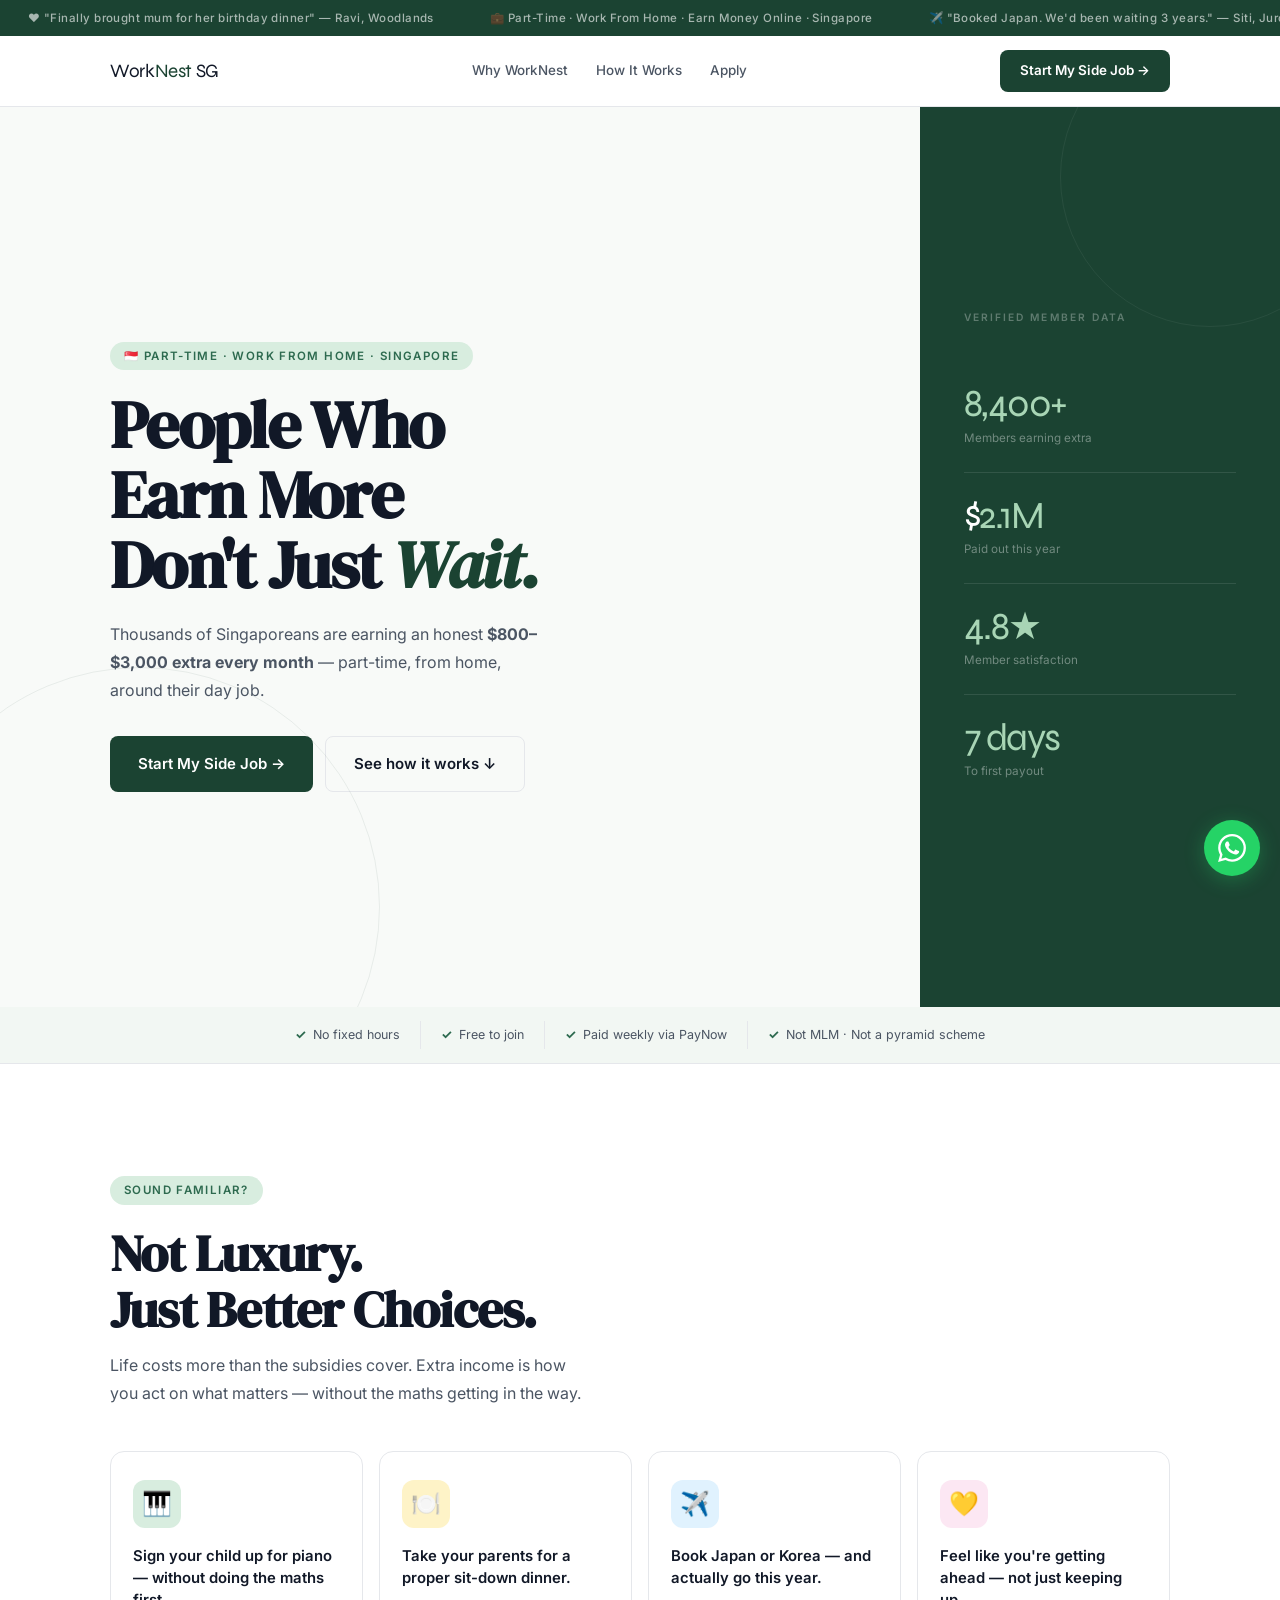
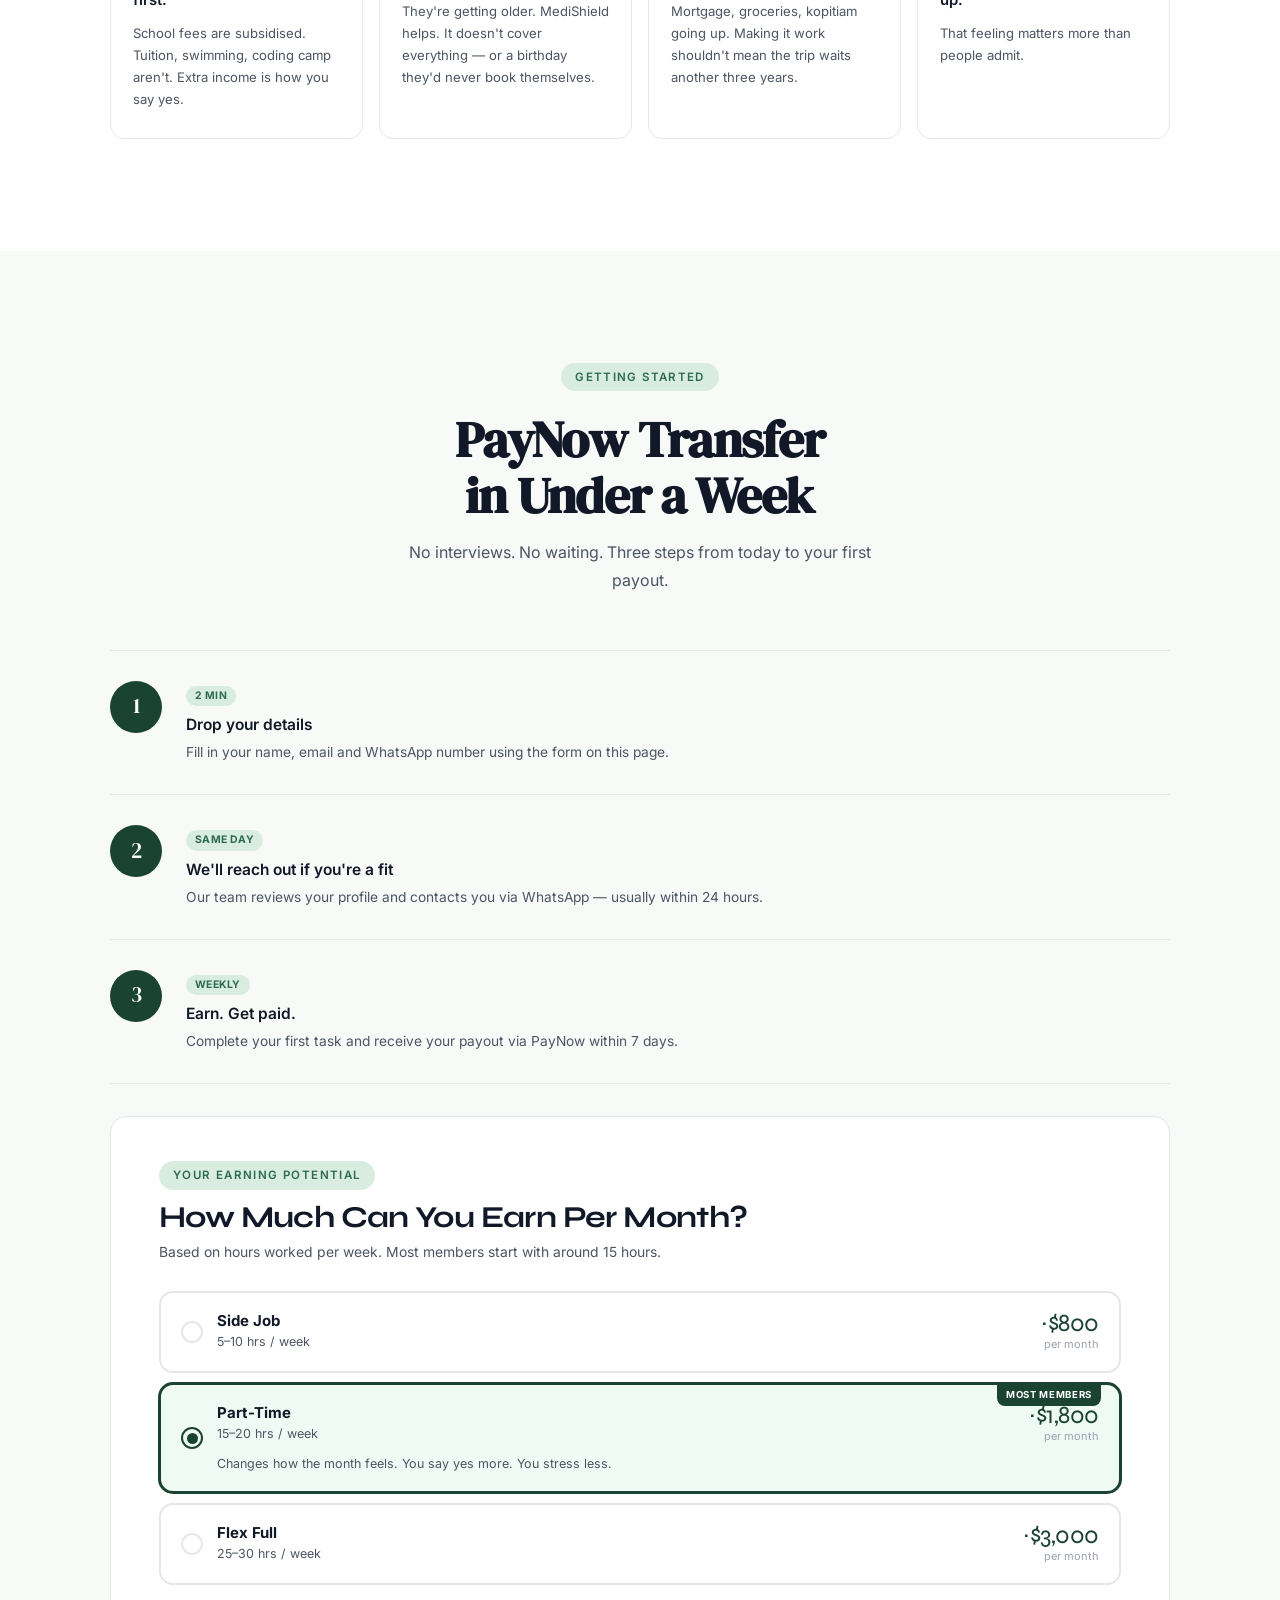
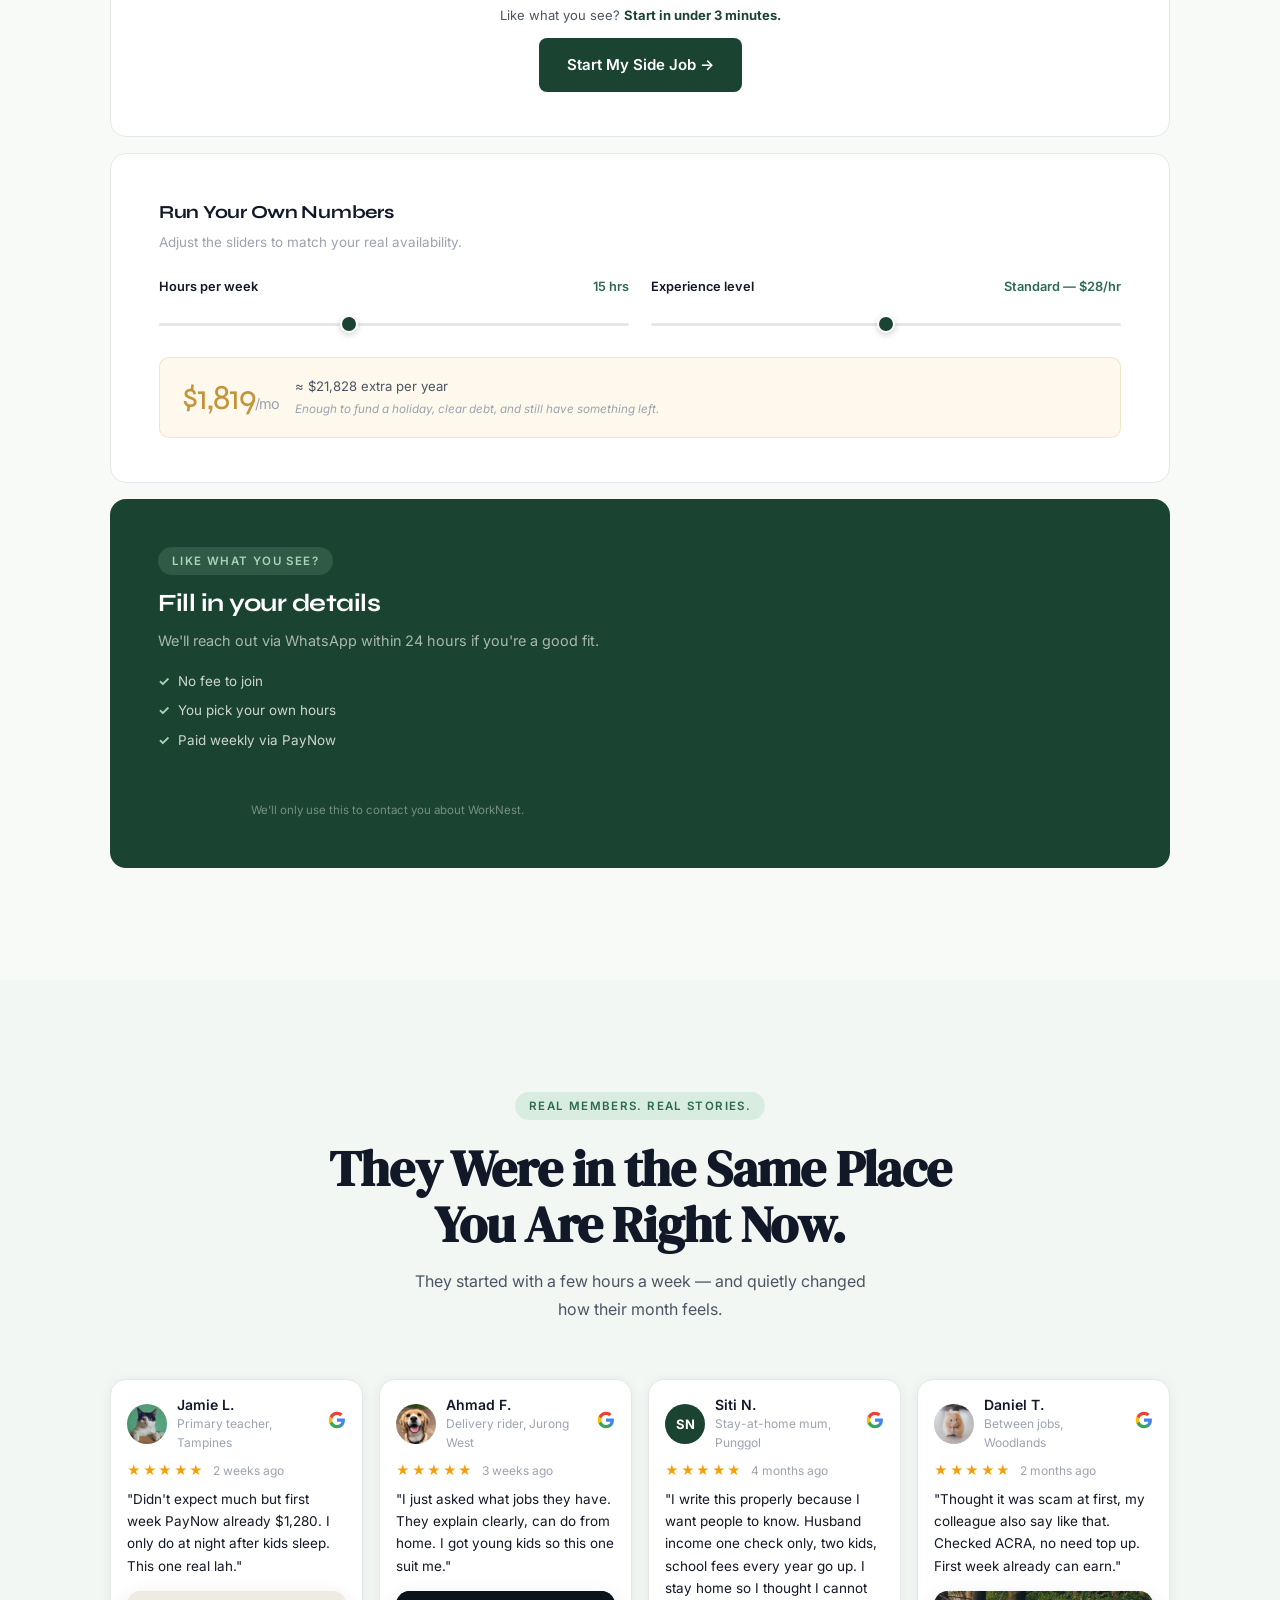
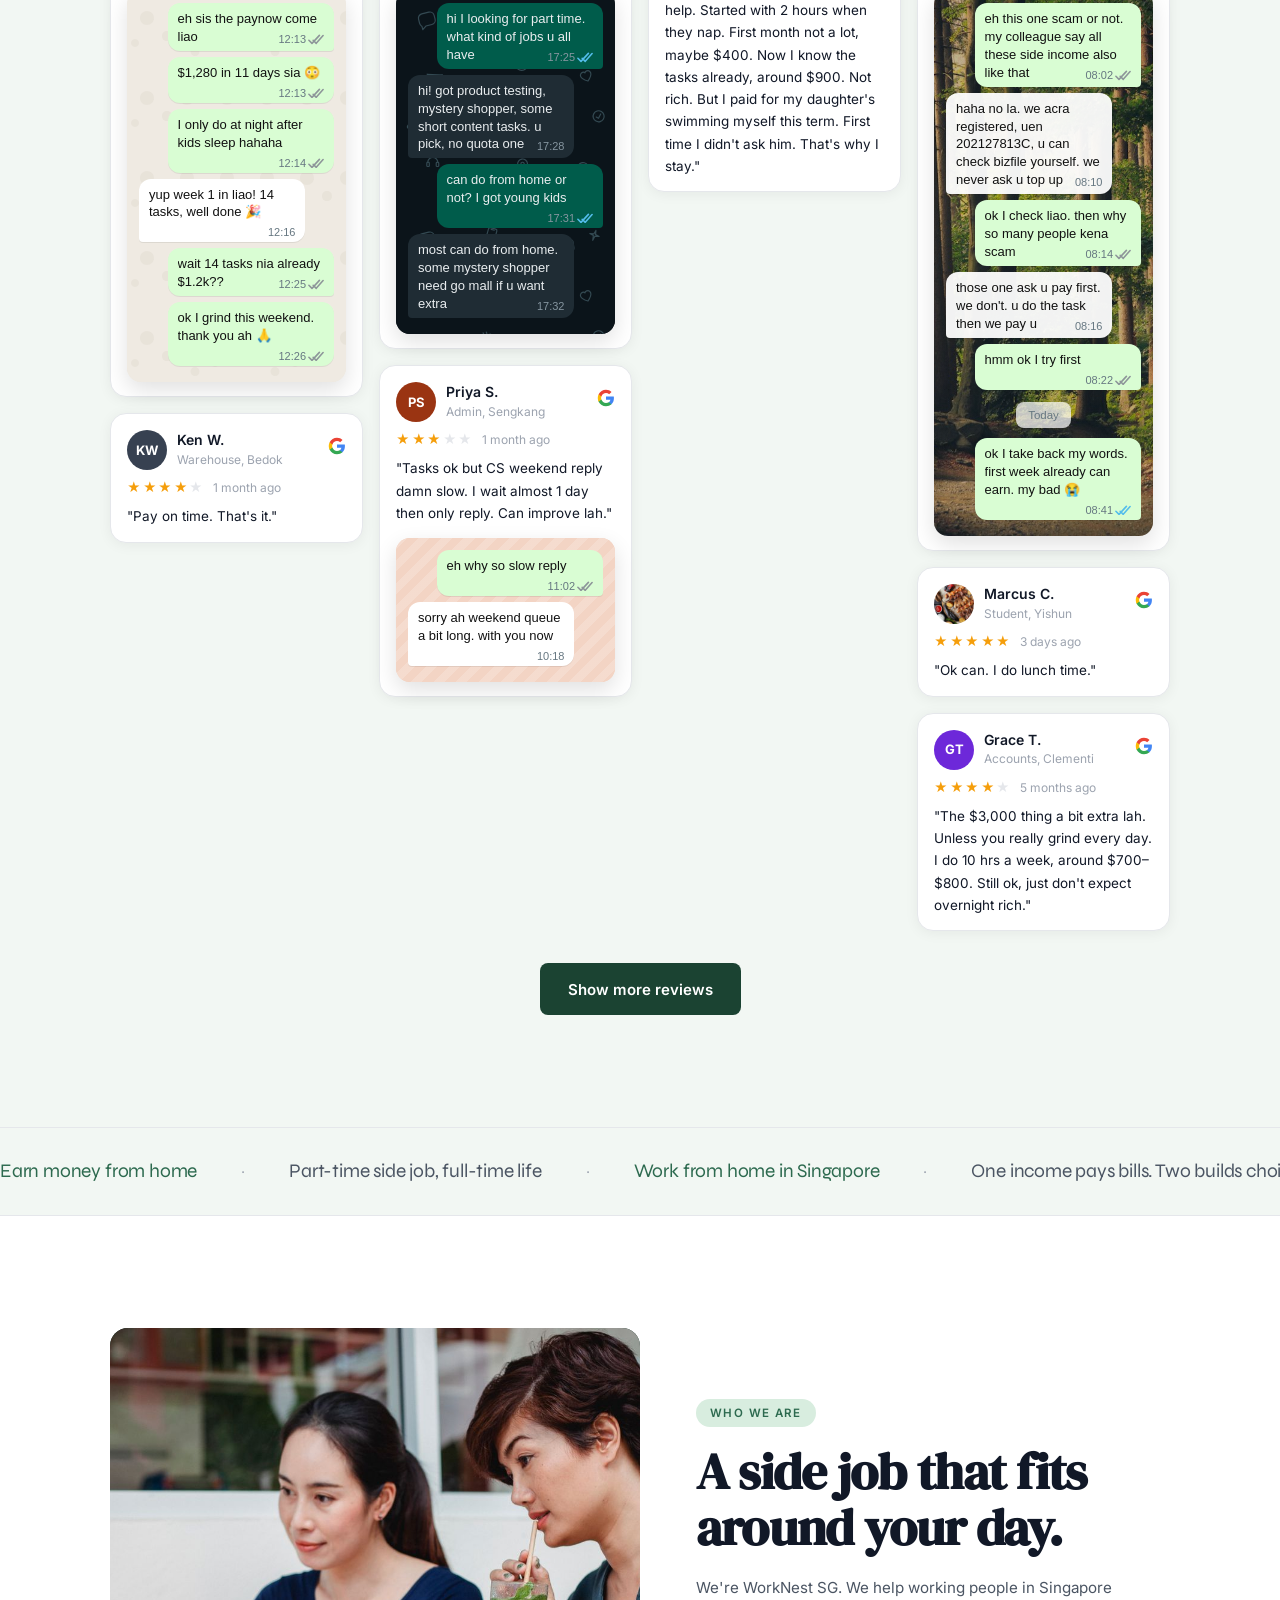
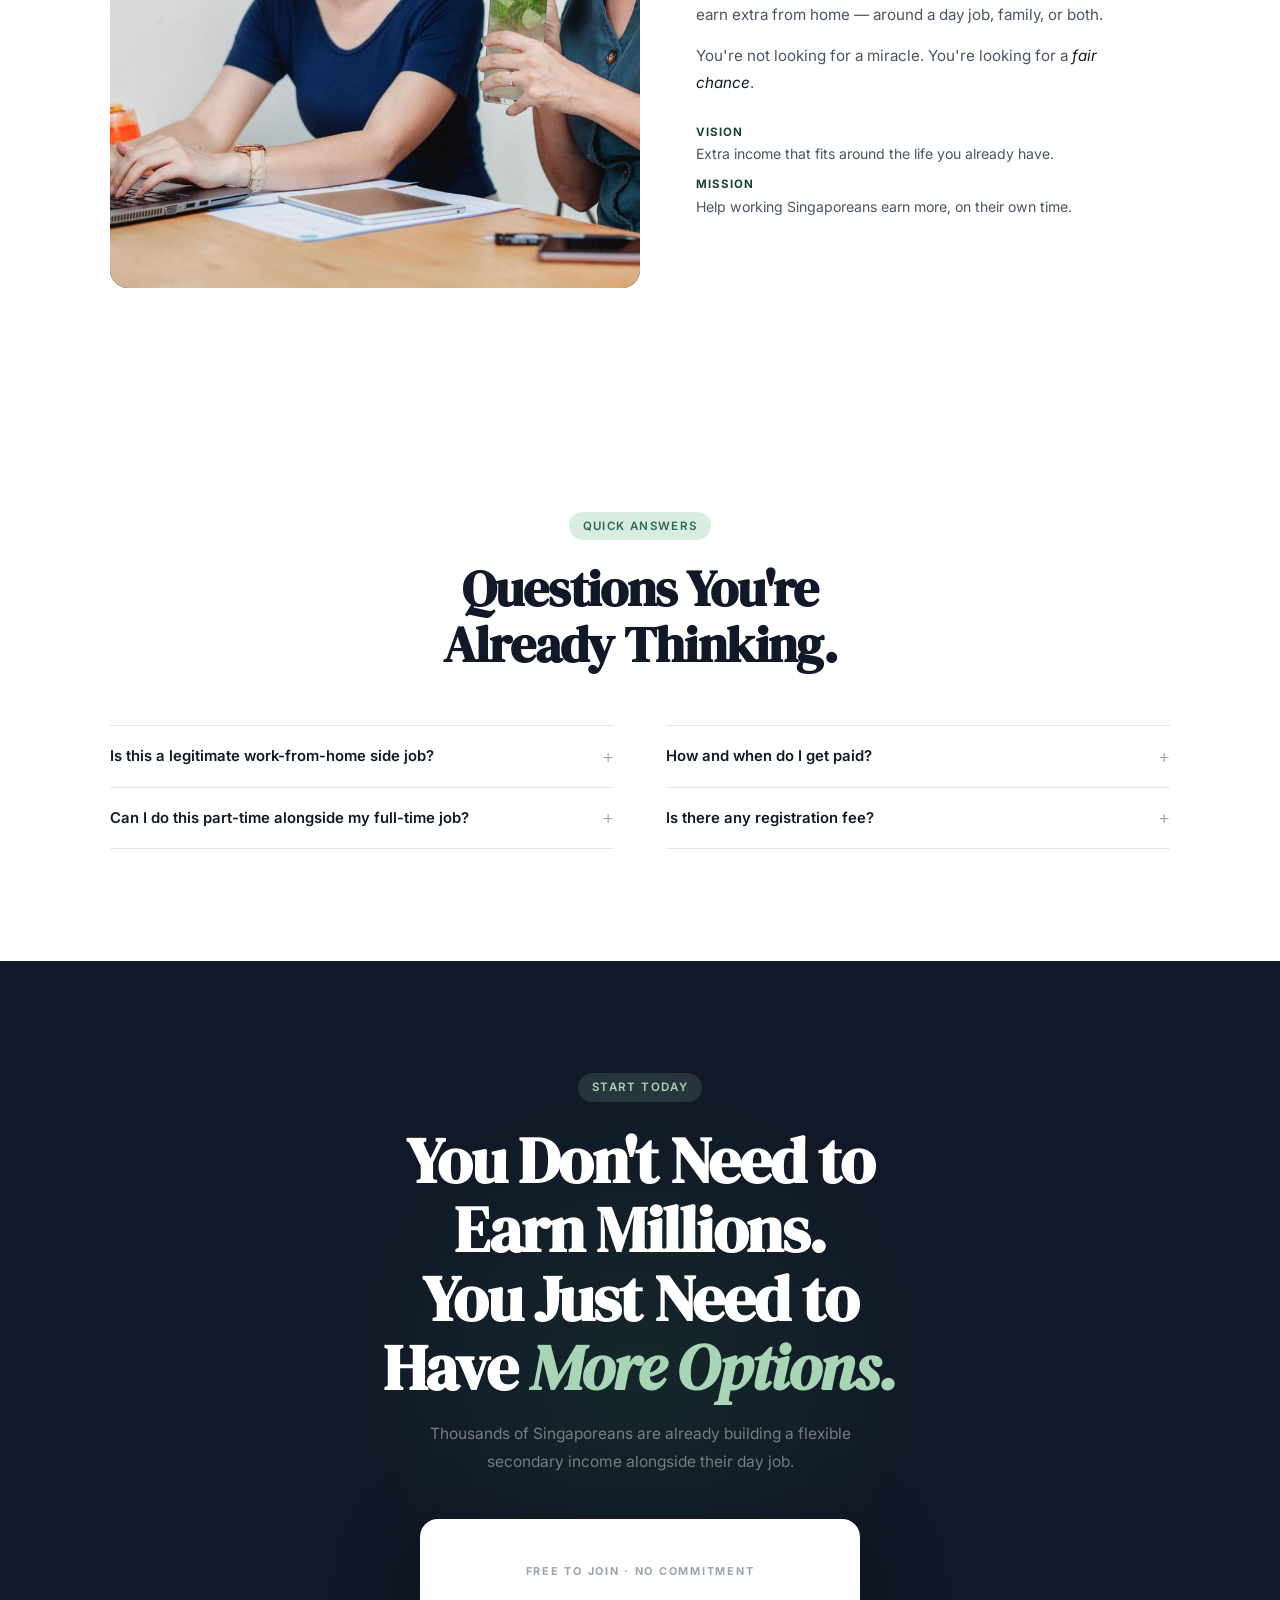
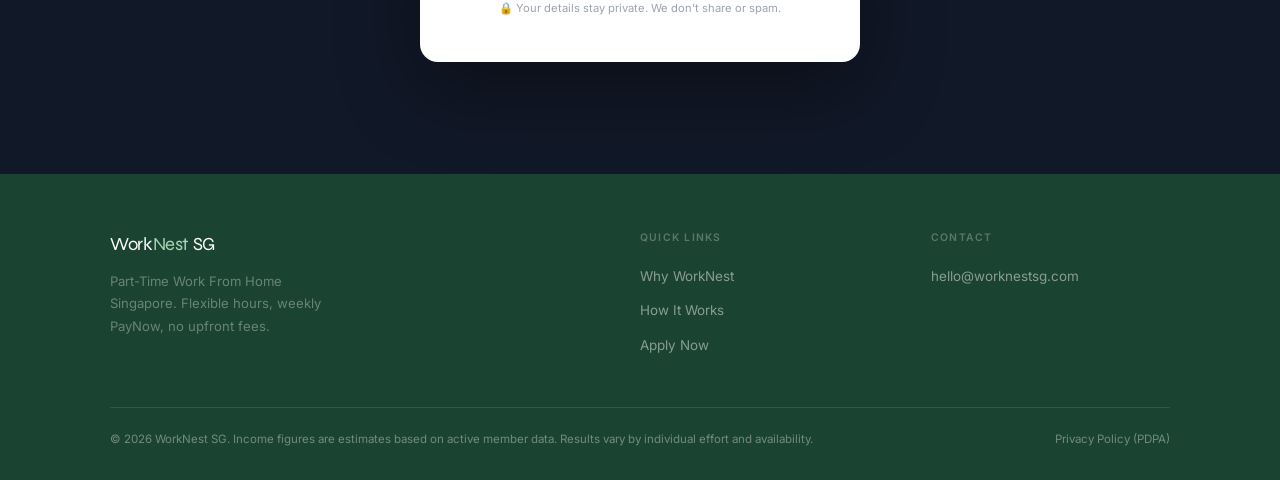
==== commit 6cf8001f: "Point apply links at the first form and simplify the thank-you page. Co-authored-by: Cursor <cursora" ====
--- a/index.html
+++ b/index.html
@@ -194,8 +194,8 @@
     <div class="income-wrap rev d2">
       <div class="income-hdr">
         <div class="stag">Your Earning Potential</div>
-        <h3 class="h3">How Much Would Change Your Month?</h3>
-        <p>Even 10 hours a week makes a difference. Most members start with around 15 hours.</p>
+        <h3 class="h3">How Much Can You Earn Per Month?</h3>
+        <p>Based on hours worked per week. Most members start with around 15 hours.</p>
       </div>
       <div class="tier-picker" id="tierPicker">
 
@@ -293,7 +293,7 @@
     </div>
 
     <!-- Mini form -->
-    <div class="mini-form-outer rev d3">
+    <div class="mini-form-outer rev d3" id="apply">
       <div class="mf-txt">
         <div class="stag inv">Like what you see?</div>
         <h4>Fill in your details</h4>
@@ -766,7 +766,7 @@
 </section>
 
 <!-- ══ FINAL CTA — form ══ -->
-<section class="cta-sec sec" id="apply">
+<section class="cta-sec sec">
   <div class="c">
     <div class="cta-inner">
       <div class="stag inv rev">Start today</div>
--- a/style.css
+++ b/style.css
@@ -741,6 +741,7 @@
     body.home .mini-form-outer {
       background: var(--forest); border-radius: 16px;
       padding: 32px 24px;
+      scroll-margin-top: 76px;
     }
     @media (min-width: 768px) {
       body.home .mini-form-outer {
@@ -1335,6 +1336,6 @@
 
     @media (max-width: 480px) {
       body.thanks .card { padding: 36px 22px; }
-      body.thanks .btn-group { flex-direction: column; align-items: stretch; }
-      body.thanks .btn-primary, body.thanks .btn-ghost { text-align: center; justify-content: center; }
-    }
+      body.thanks .btn-group { flex-direction: column; align-items: center; }
+      body.thanks .btn-ghost { text-align: center; }
+    }
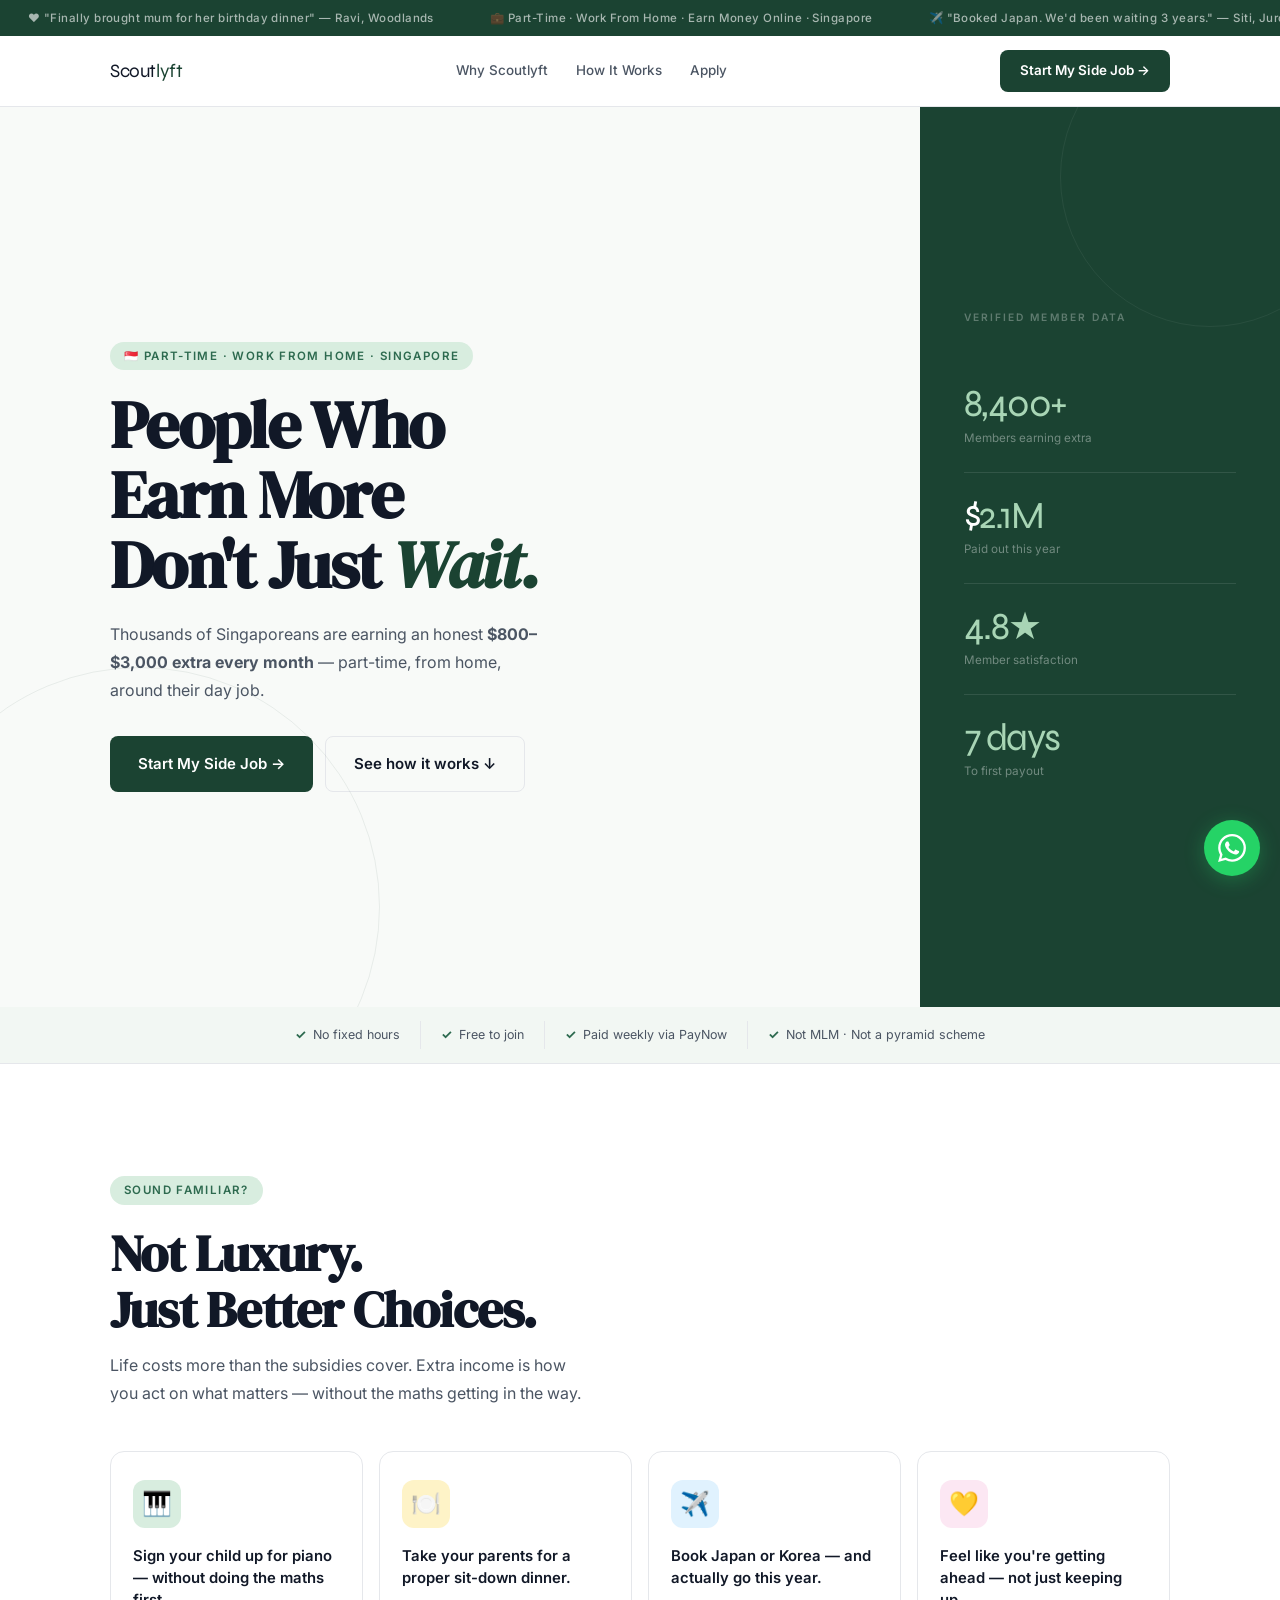
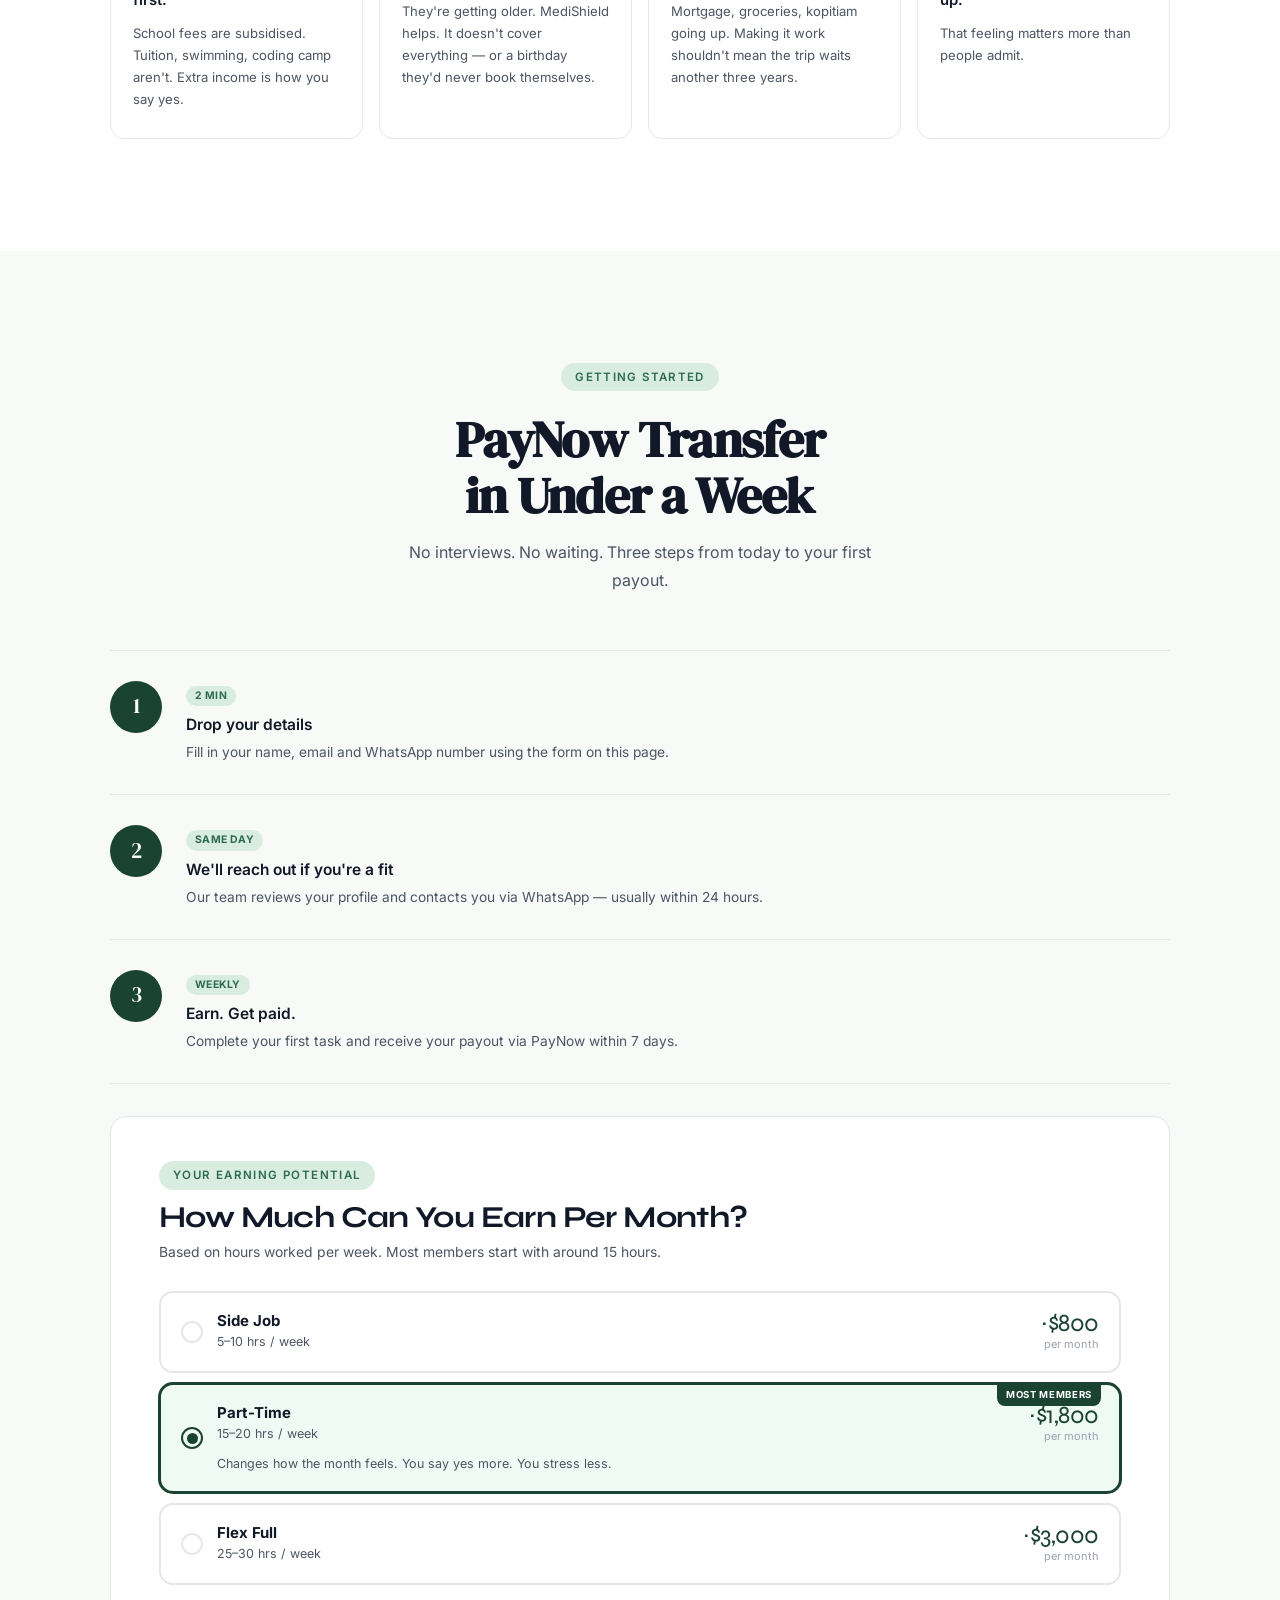
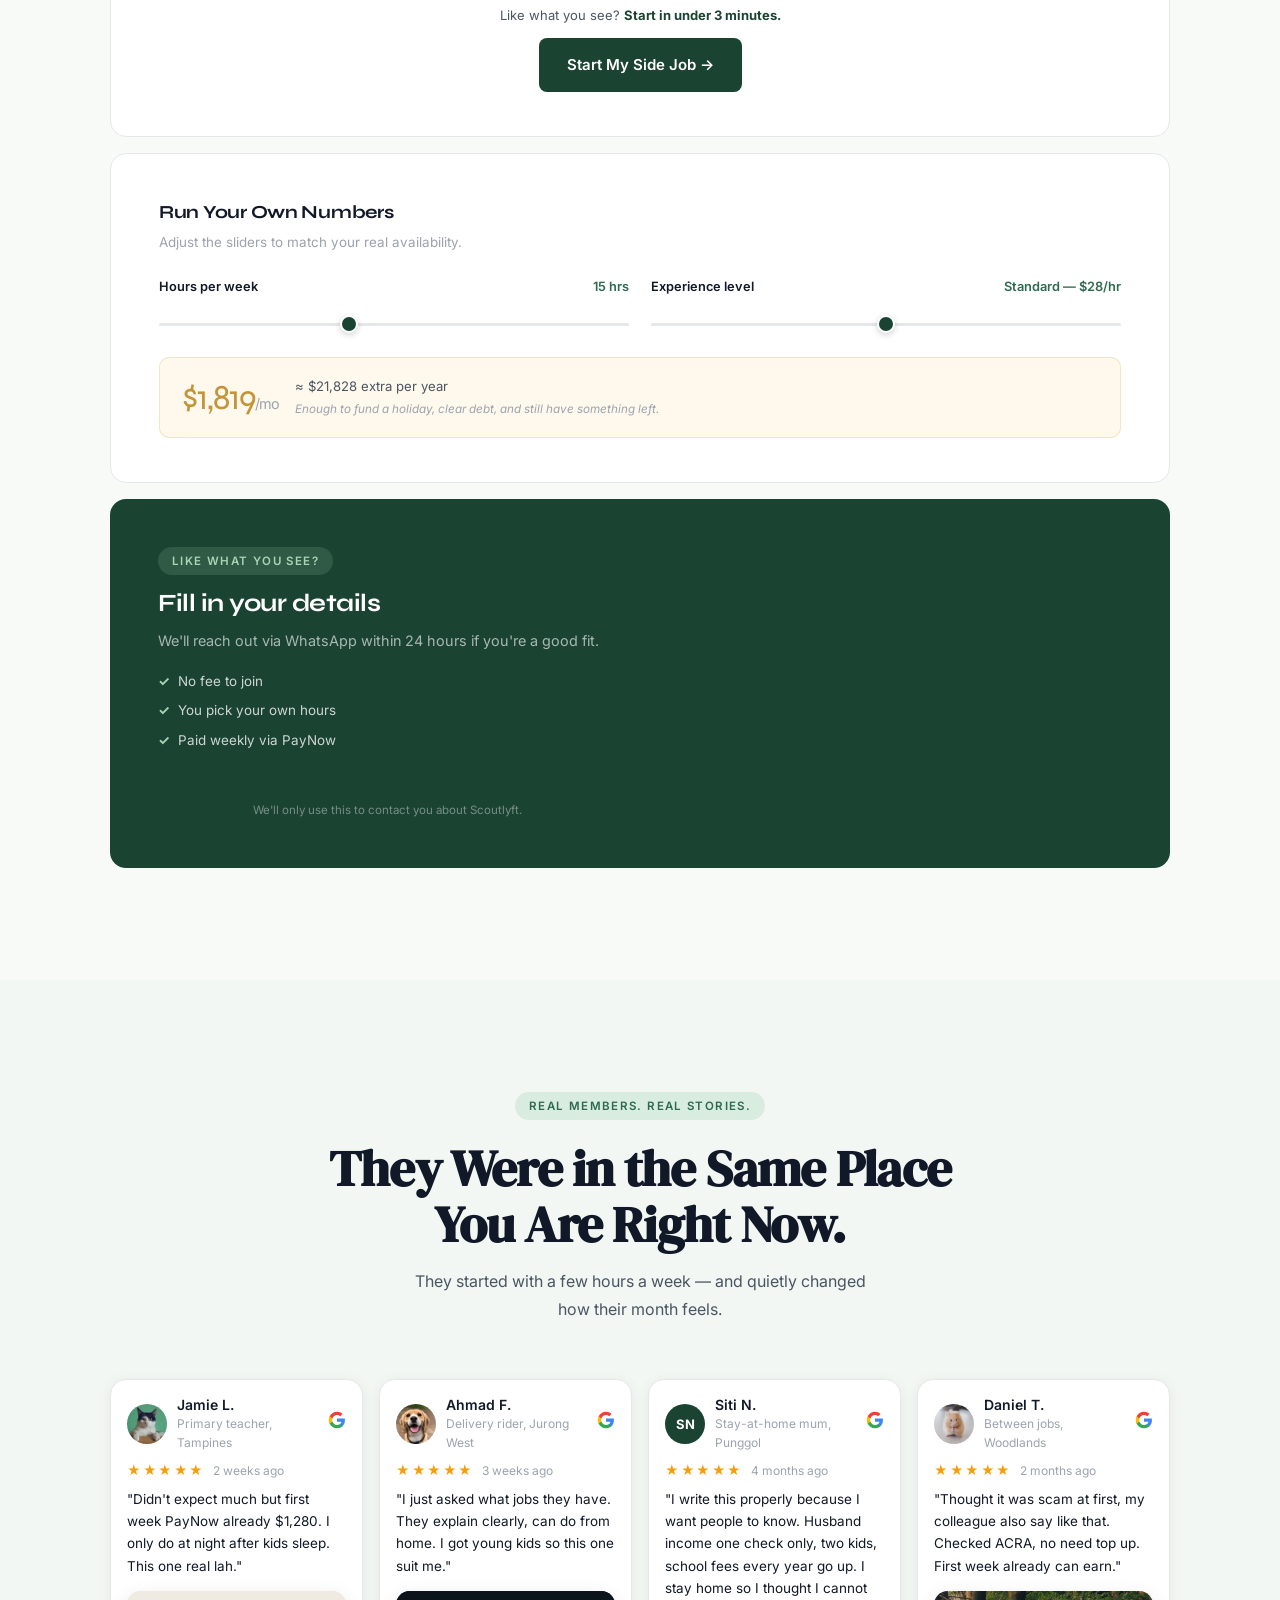
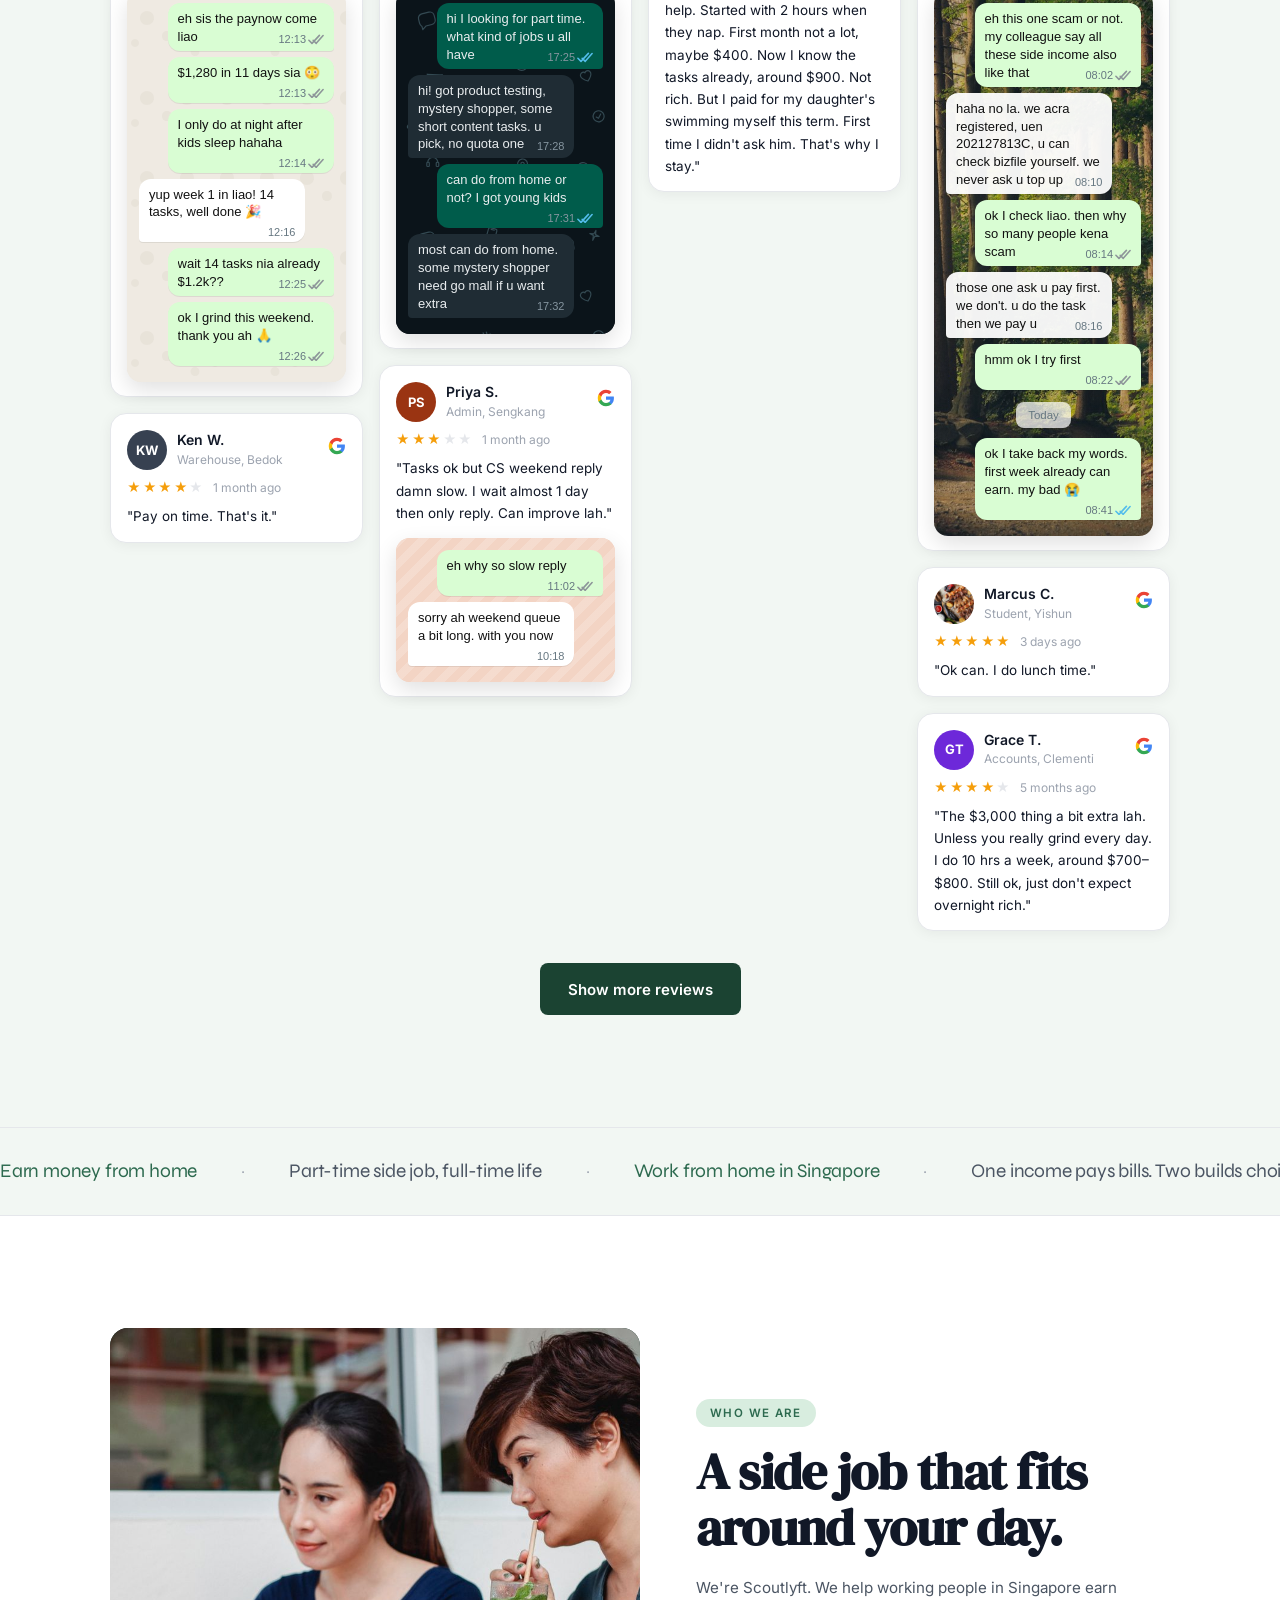
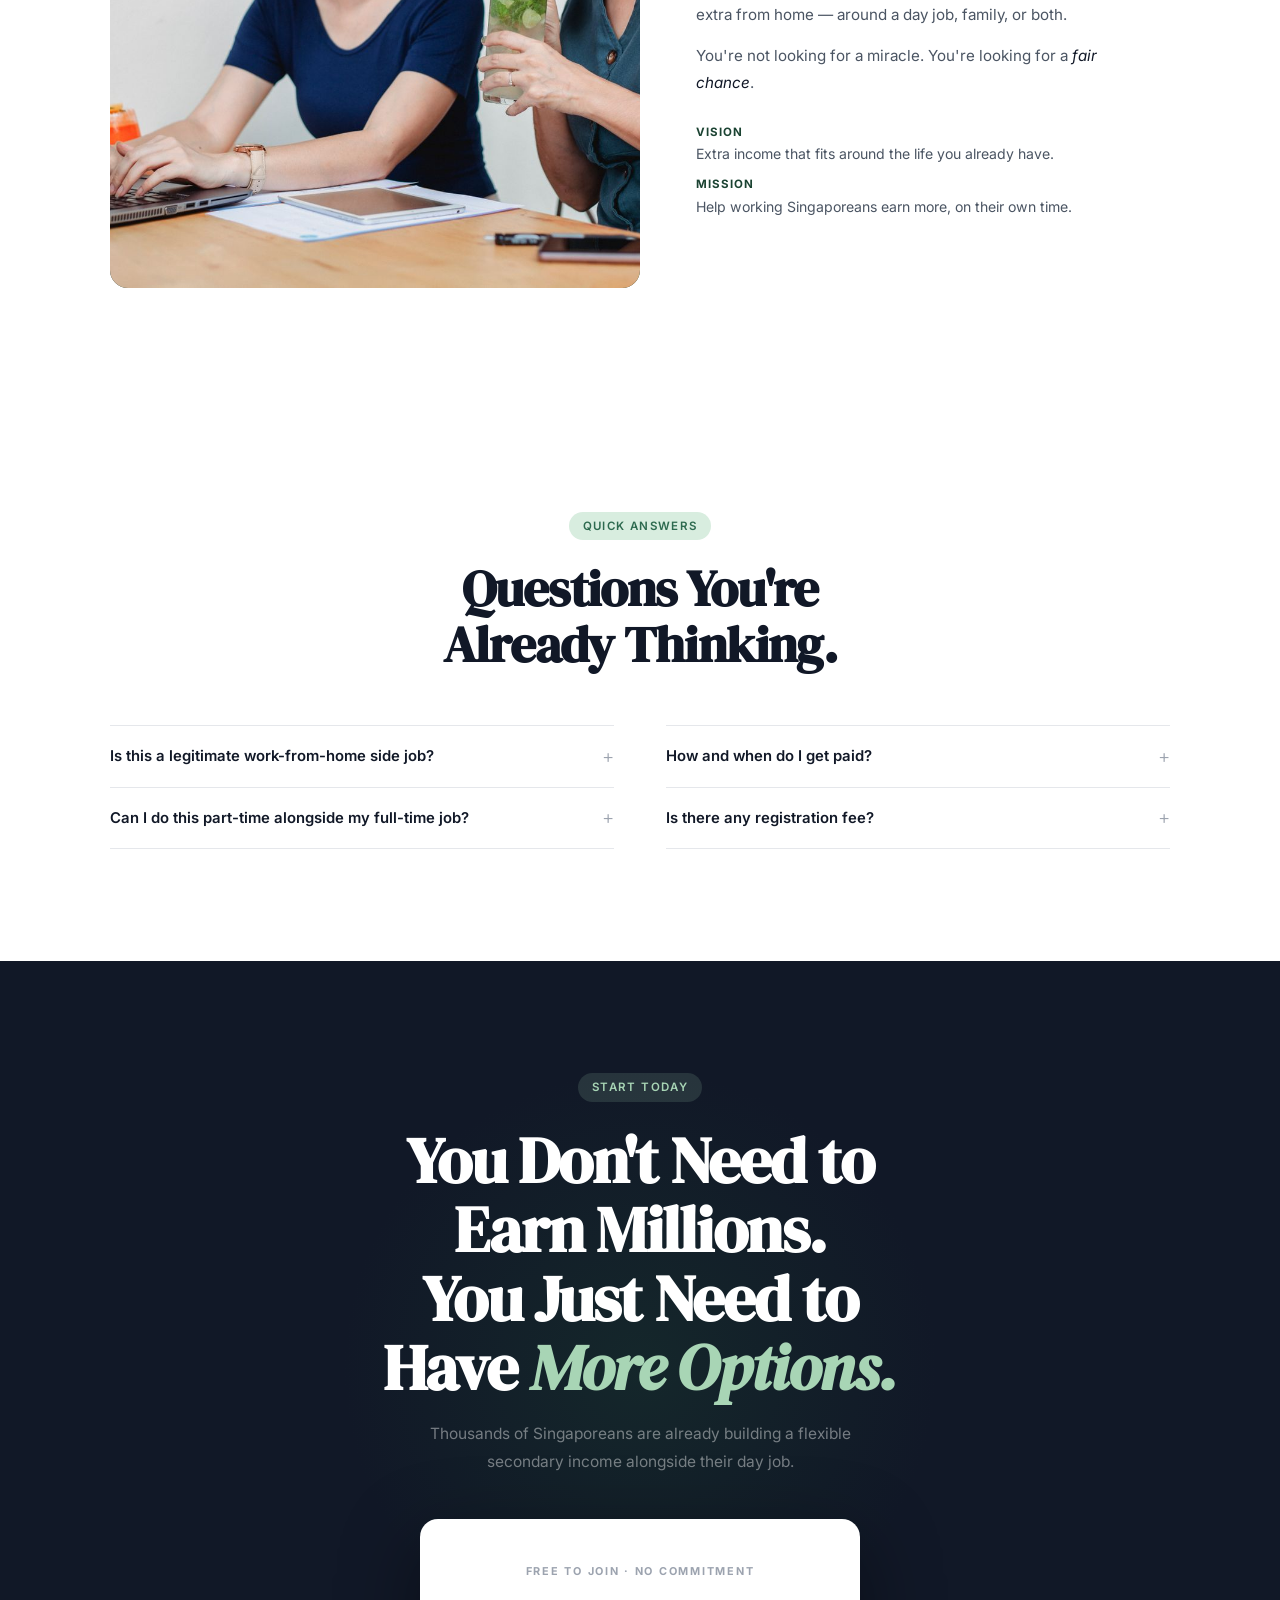
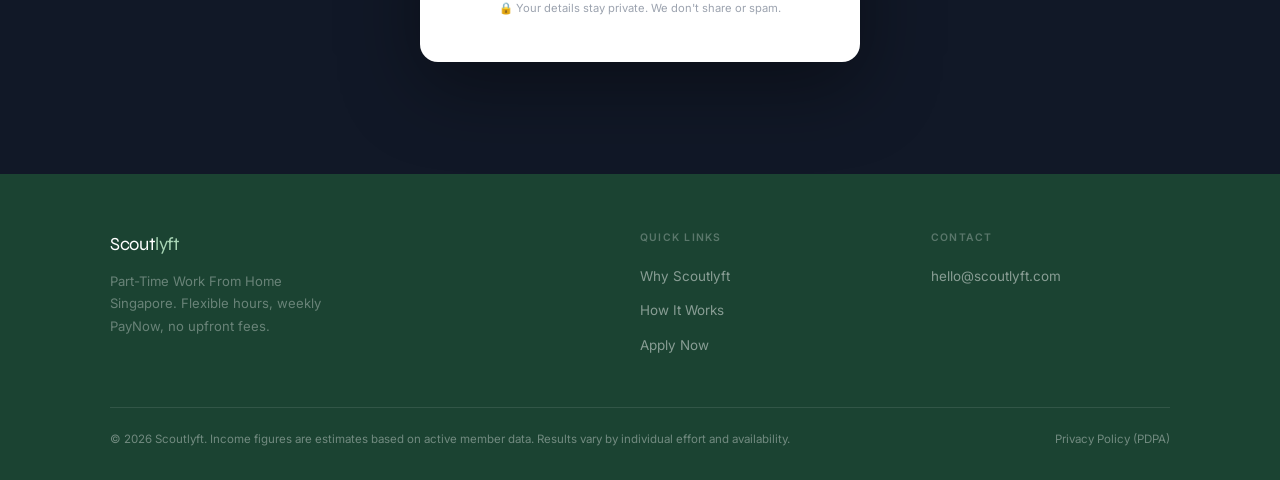
==== commit fab2c9af: "Rename WorkNest to Scoutlyft and replace the favicon with a centered S. Co-authored-by: Cursor <curs" ====
--- a/index.html
+++ b/index.html
@@ -3,17 +3,17 @@
 <head>
   <meta charset="UTF-8" />
   <meta name="viewport" content="width=device-width, initial-scale=1.0" />
-  <title>Part-Time Work From Home Singapore | Earn Money Online | WorkNest SG</title>
-  <meta name="description" content="Looking for flexible part-time work from home in Singapore? WorkNest SG helps you earn $800–$3,000 extra a month with legitimate online side jobs — around your day job, on your schedule." />
+  <title>Part-Time Work From Home Singapore | Earn Money Online | Scoutlyft</title>
+  <meta name="description" content="Looking for flexible part-time work from home in Singapore? Scoutlyft helps you earn $800–$3,000 extra a month with legitimate online side jobs — around your day job, on your schedule." />
 
   <link rel="preconnect" href="https://fonts.googleapis.com" />
   <link rel="preconnect" href="https://fonts.gstatic.com" crossorigin />
   <link href="https://fonts.googleapis.com/css2?family=DM+Serif+Display:ital@0;1&family=Inter:opsz,wght@14..32,300;14..32,400;14..32,500;14..32,600;14..32,700&family=Syne:wght@700;800&display=swap" rel="stylesheet" />
 
   <link rel="stylesheet" href="style.css" />
-  <link rel="icon" href="favicon.ico?v=wn" sizes="any" />
-  <link rel="icon" type="image/png" href="favicon.png?v=wn" sizes="32x32" />
-  <link rel="apple-touch-icon" href="apple-touch-icon.png?v=wn" />
+  <link rel="icon" href="favicon.ico?v=s3" sizes="any" />
+  <link rel="icon" type="image/png" href="favicon.png?v=s3" sizes="32x32" />
+  <link rel="apple-touch-icon" href="apple-touch-icon.png?v=s3" />
 </head>
 <body class="home">
 
@@ -36,9 +36,9 @@
 <!-- ── NAV ── -->
 <nav>
   <div class="c nav-i">
-    <div class="logo">Work<span>Nest</span> SG</div>
+    <div class="logo">Scout<span>lyft</span></div>
     <div class="nav-links">
-      <a href="#why">Why WorkNest</a>
+      <a href="#why">Why Scoutlyft</a>
       <a href="#how-it-works">How It Works</a>
       <a href="#apply">Apply</a>
     </div>
@@ -304,9 +304,9 @@
           <li>Paid weekly via PayNow</li>
         </ul>
       </div>
-      <div data-cddform="xm-sg10-singapore10-2" data-origin="www.worknestsg.com"></div>
+      <div data-cddform="xm-sg10-singapore10-2" data-origin="www.scoutlyft.com"></div>
       <script src="https://www.chatfromforms.com/form-embed.js?v=0.1" defer></script>
-      <p class="mf-note">We'll only use this to contact you about WorkNest.</p>
+      <p class="mf-note">We'll only use this to contact you about Scoutlyft.</p>
     </div>
 
   </div>
@@ -719,7 +719,7 @@
       <div class="about-copy">
         <div class="stag">Who we are</div>
         <h2 class="h2">A side job that fits around your day.</h2>
-        <p>We're WorkNest SG. We help working people in Singapore earn extra from home — around a day job, family, or both.</p>
+        <p>We're Scoutlyft. We help working people in Singapore earn extra from home — around a day job, family, or both.</p>
         <p>You're not looking for a miracle. You're looking for a <em>fair chance</em>.</p>
         <ul class="about-lines">
           <li><strong>Vision</strong> Extra income that fits around the life you already have.</li>
@@ -743,7 +743,7 @@
       <div class="faq-col">
         <details class="rev">
           <summary>Is this a legitimate work-from-home side job?</summary>
-          <div class="faq-body">Yes. WorkNest SG is a registered Singapore company — you can check our UEN on ACRA BizFile. Work is from home. We've paid out over $2.1M to 8,400+ members. No upfront fees, no MLM, no recruiting.</div>
+          <div class="faq-body">Yes. Scoutlyft is a registered Singapore company — you can check our UEN on ACRA BizFile. Work is from home. We've paid out over $2.1M to 8,400+ members. No upfront fees, no MLM, no recruiting.</div>
         </details>
         <details class="rev d1">
           <summary>Can I do this part-time alongside my full-time job?</summary>
@@ -757,7 +757,7 @@
         </details>
         <details class="rev d1">
           <summary>Is there any registration fee?</summary>
-          <div class="faq-body">Never. Joining is free. If anyone asks you to pay to join WorkNest — that is not us.</div>
+          <div class="faq-body">Never. Joining is free. If anyone asks you to pay to join Scoutlyft — that is not us.</div>
         </details>
       </div>
     </div>
@@ -777,7 +777,7 @@
       <div class="cta-card rev d3">
         <div class="cta-card-lbl">Free to join · No commitment</div>
 
-        <div data-cddform="xm-sg10-singapore10-2" data-origin="www.worknestsg.com"></div>
+        <div data-cddform="xm-sg10-singapore10-2" data-origin="www.scoutlyft.com"></div>
         <script src="https://www.chatfromforms.com/form-embed.js?v=0.1" defer></script>
         <p class="f-note">🔒 Your details stay private. We don't share or spam.</p>
       </div>
@@ -790,13 +790,13 @@
   <div class="c">
     <div class="ft-grid">
       <div class="ft-brand">
-        <span class="ft-logo">Work<span>Nest</span> SG</span>
+        <span class="ft-logo">Scout<span>lyft</span></span>
         <p>Part-Time Work From Home Singapore. Flexible hours, weekly PayNow, no upfront fees.</p>
       </div>
       <div class="ft-col">
         <h5>Quick Links</h5>
         <ul>
-          <li><a href="#why">Why WorkNest</a></li>
+          <li><a href="#why">Why Scoutlyft</a></li>
           <li><a href="#how-it-works">How It Works</a></li>
           <li><a href="#apply">Apply Now</a></li>
         </ul>
@@ -804,19 +804,19 @@
       <div class="ft-col">
         <h5>Contact</h5>
         <ul>
-          <li><a href="mailto:hello@worknestsg.com">hello@worknestsg.com</a></li>
+          <li><a href="mailto:hello@scoutlyft.com">hello@scoutlyft.com</a></li>
         </ul>
       </div>
     </div>
     <div class="ft-bot">
-      <p>© 2026 WorkNest SG. Income figures are estimates based on active member data. Results vary by individual effort and availability.</p>
+      <p>© 2026 Scoutlyft. Income figures are estimates based on active member data. Results vary by individual effort and availability.</p>
       <a href="privacy-policy/">Privacy Policy (PDPA)</a>
     </div>
   </div>
 </footer>
 
 <!-- WA Float (desktop) -->
-<a href="https://wa.me/6591234567?text=Hi%2C%20I%20saw%20WorkNest%20SG%20and%20I%27d%20like%20to%20know%20more%20about%20the%20part-time%20work%20from%20home%20opportunity." class="wa-float" target="_blank" rel="noopener" aria-label="WhatsApp us">
+<a href="https://wa.me/6591234567?text=Hi%2C%20I%20saw%20Scoutlyft%20and%20I%27d%20like%20to%20know%20more%20about%20the%20part-time%20work%20from%20home%20opportunity." class="wa-float" target="_blank" rel="noopener" aria-label="WhatsApp us">
   <svg viewBox="0 0 24 24" fill="currentColor" aria-hidden="true"><path d="M17.472 14.382c-.297-.149-1.758-.867-2.03-.967-.273-.099-.471-.148-.67.15-.197.297-.767.966-.94 1.164-.173.199-.347.223-.644.075-.297-.15-1.255-.463-2.39-1.475-.883-.788-1.48-1.761-1.653-2.059-.173-.297-.018-.458.13-.606.134-.133.298-.347.446-.52.149-.174.198-.298.298-.497.099-.198.05-.371-.025-.52-.075-.149-.669-1.612-.916-2.207-.242-.579-.487-.5-.669-.51-.173-.008-.371-.01-.57-.01-.198 0-.52.074-.792.372-.272.297-1.04 1.016-1.04 2.479 0 1.462 1.065 2.875 1.213 3.074.149.198 2.096 3.2 5.077 4.487.709.306 1.262.489 1.694.625.712.227 1.36.195 1.871.118.571-.085 1.758-.719 2.006-1.413.248-.694.248-1.289.173-1.413-.074-.124-.272-.198-.57-.347m-5.421 7.403h-.004a9.87 9.87 0 01-5.031-1.378l-.361-.214-3.741.982.998-3.648-.235-.374a9.86 9.86 0 01-1.51-5.26c.001-5.45 4.436-9.884 9.888-9.884 2.64 0 5.122 1.03 6.988 2.898a9.825 9.825 0 012.893 6.994c-.003 5.45-4.437 9.884-9.885 9.884m8.413-18.297A11.815 11.815 0 0012.05 0C5.495 0 .16 5.335.157 11.892c0 2.096.547 4.142 1.588 5.945L.057 24l6.305-1.654a11.882 11.882 0 005.683 1.448h.005c6.554 0 11.89-5.335 11.893-11.893a11.821 11.821 0 00-3.48-8.413z"/></svg>
 </a>
 
--- a/style.css
+++ b/style.css
@@ -741,13 +741,16 @@
     body.home .mini-form-outer {
       background: var(--forest); border-radius: 16px;
       padding: 32px 24px;
-      scroll-margin-top: 76px;
+      scroll-margin-top: 136px;
     }
     @media (min-width: 768px) {
       body.home .mini-form-outer {
         padding: 48px;
         display: grid; grid-template-columns: 1fr 1fr; gap: 48px; align-items: center;
       }
+    }
+    @media (min-width: 900px) {
+      body.home .mini-form-outer { scroll-margin-top: 82px; }
     }
     body.home .mf-txt { margin-bottom: 24px; }
     @media (min-width: 768px) { body.home .mf-txt { margin-bottom: 0; } }
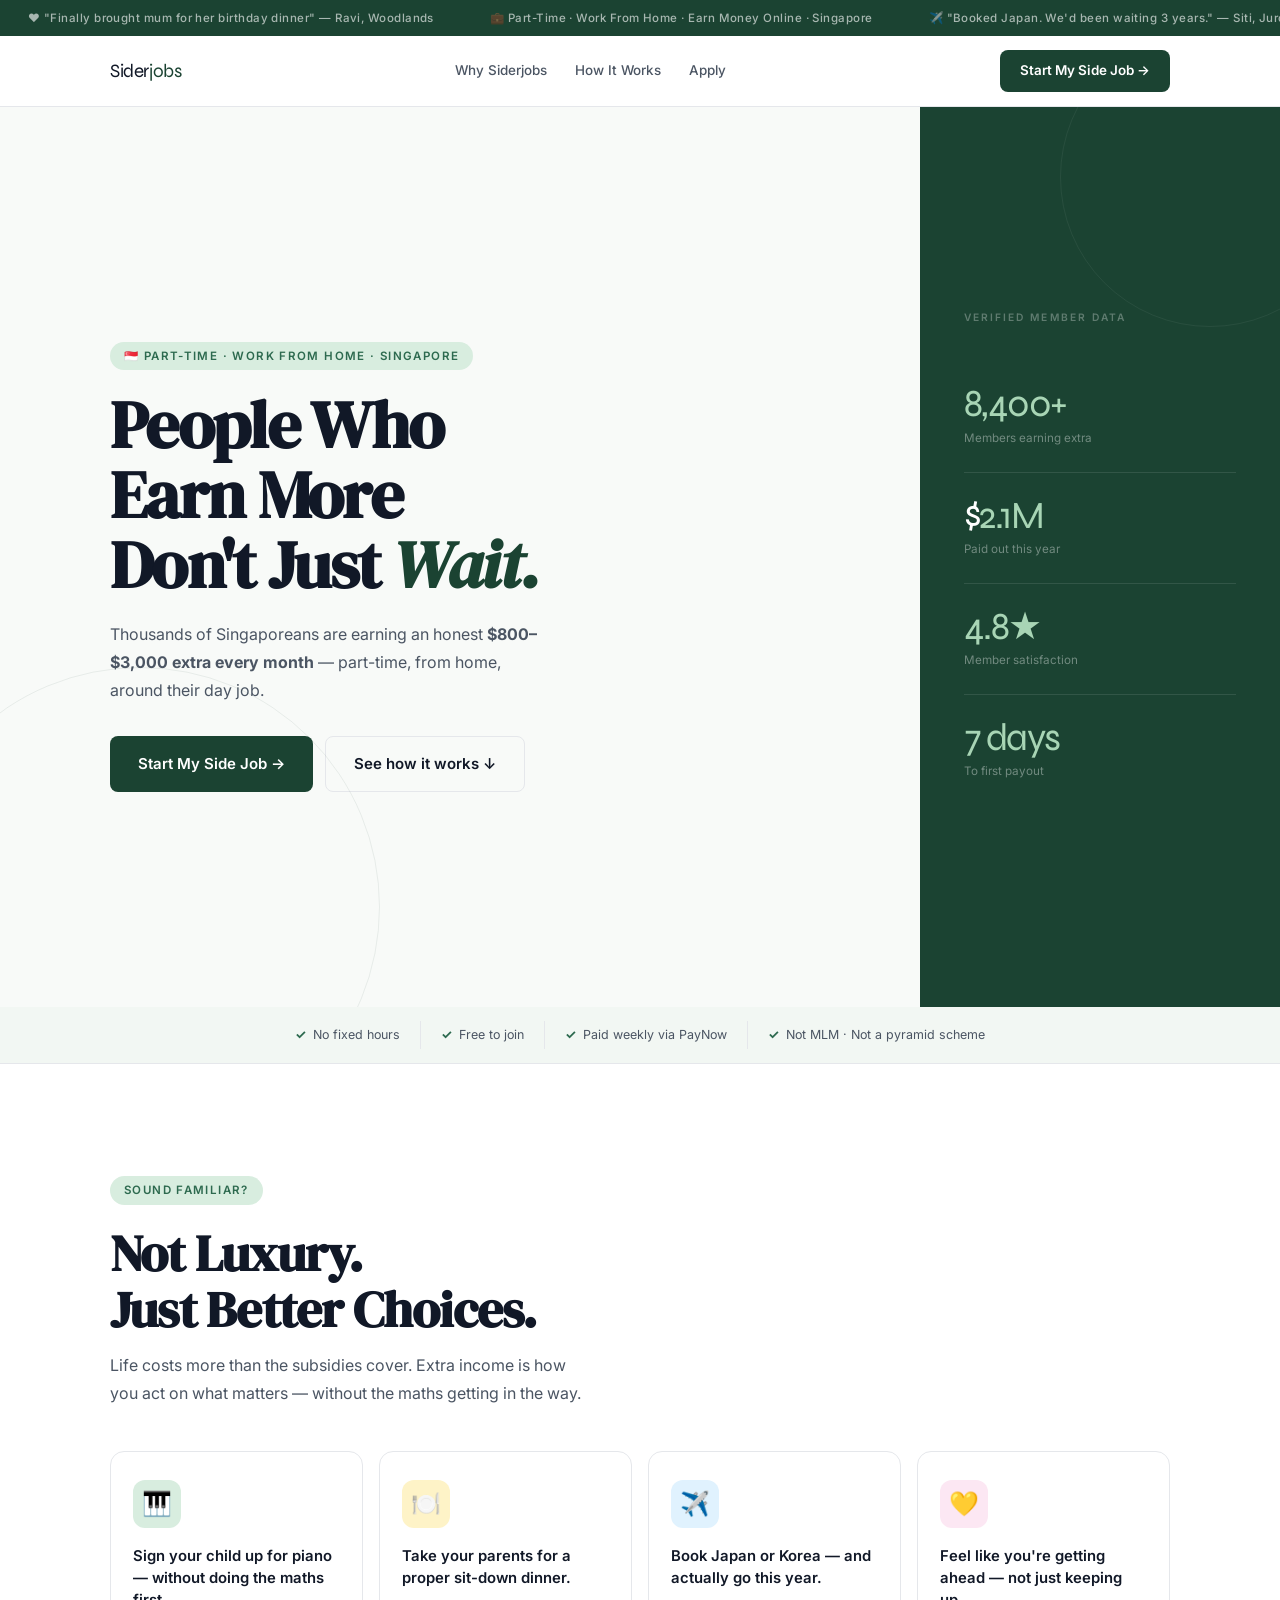
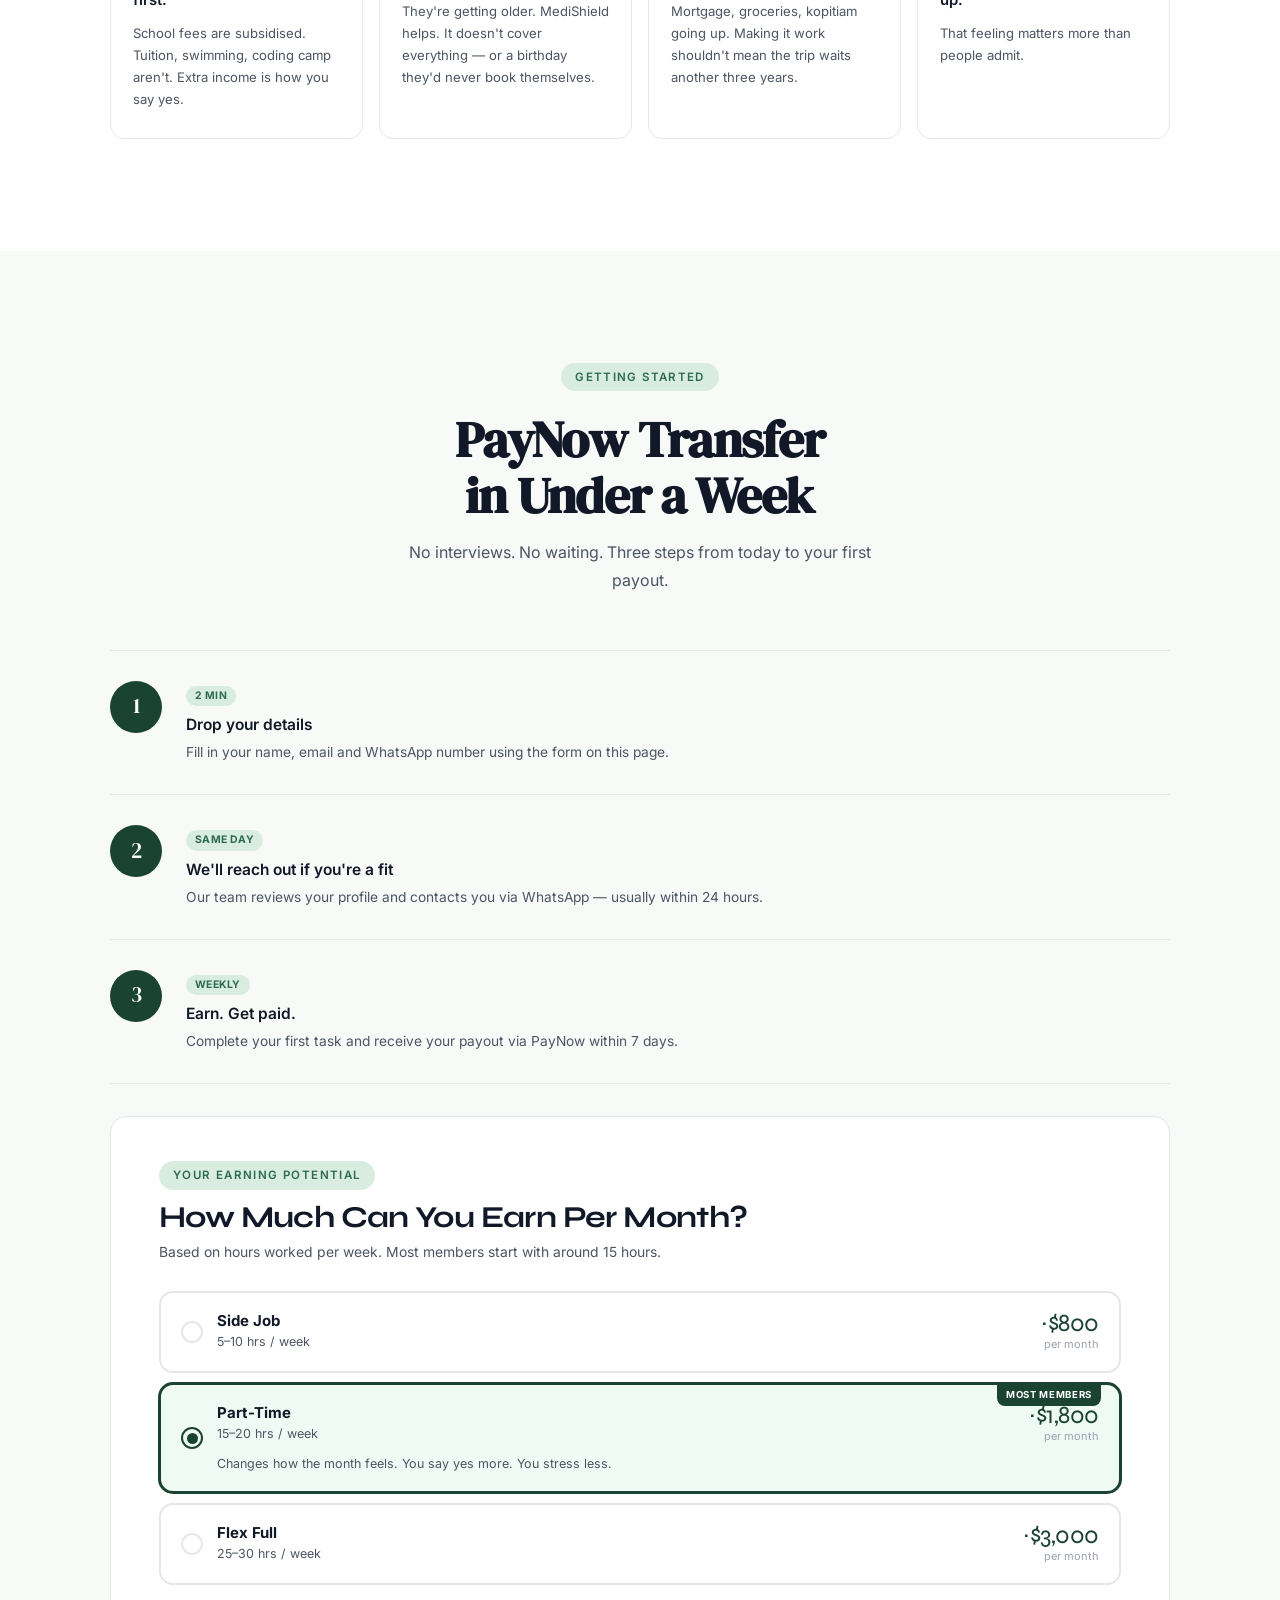
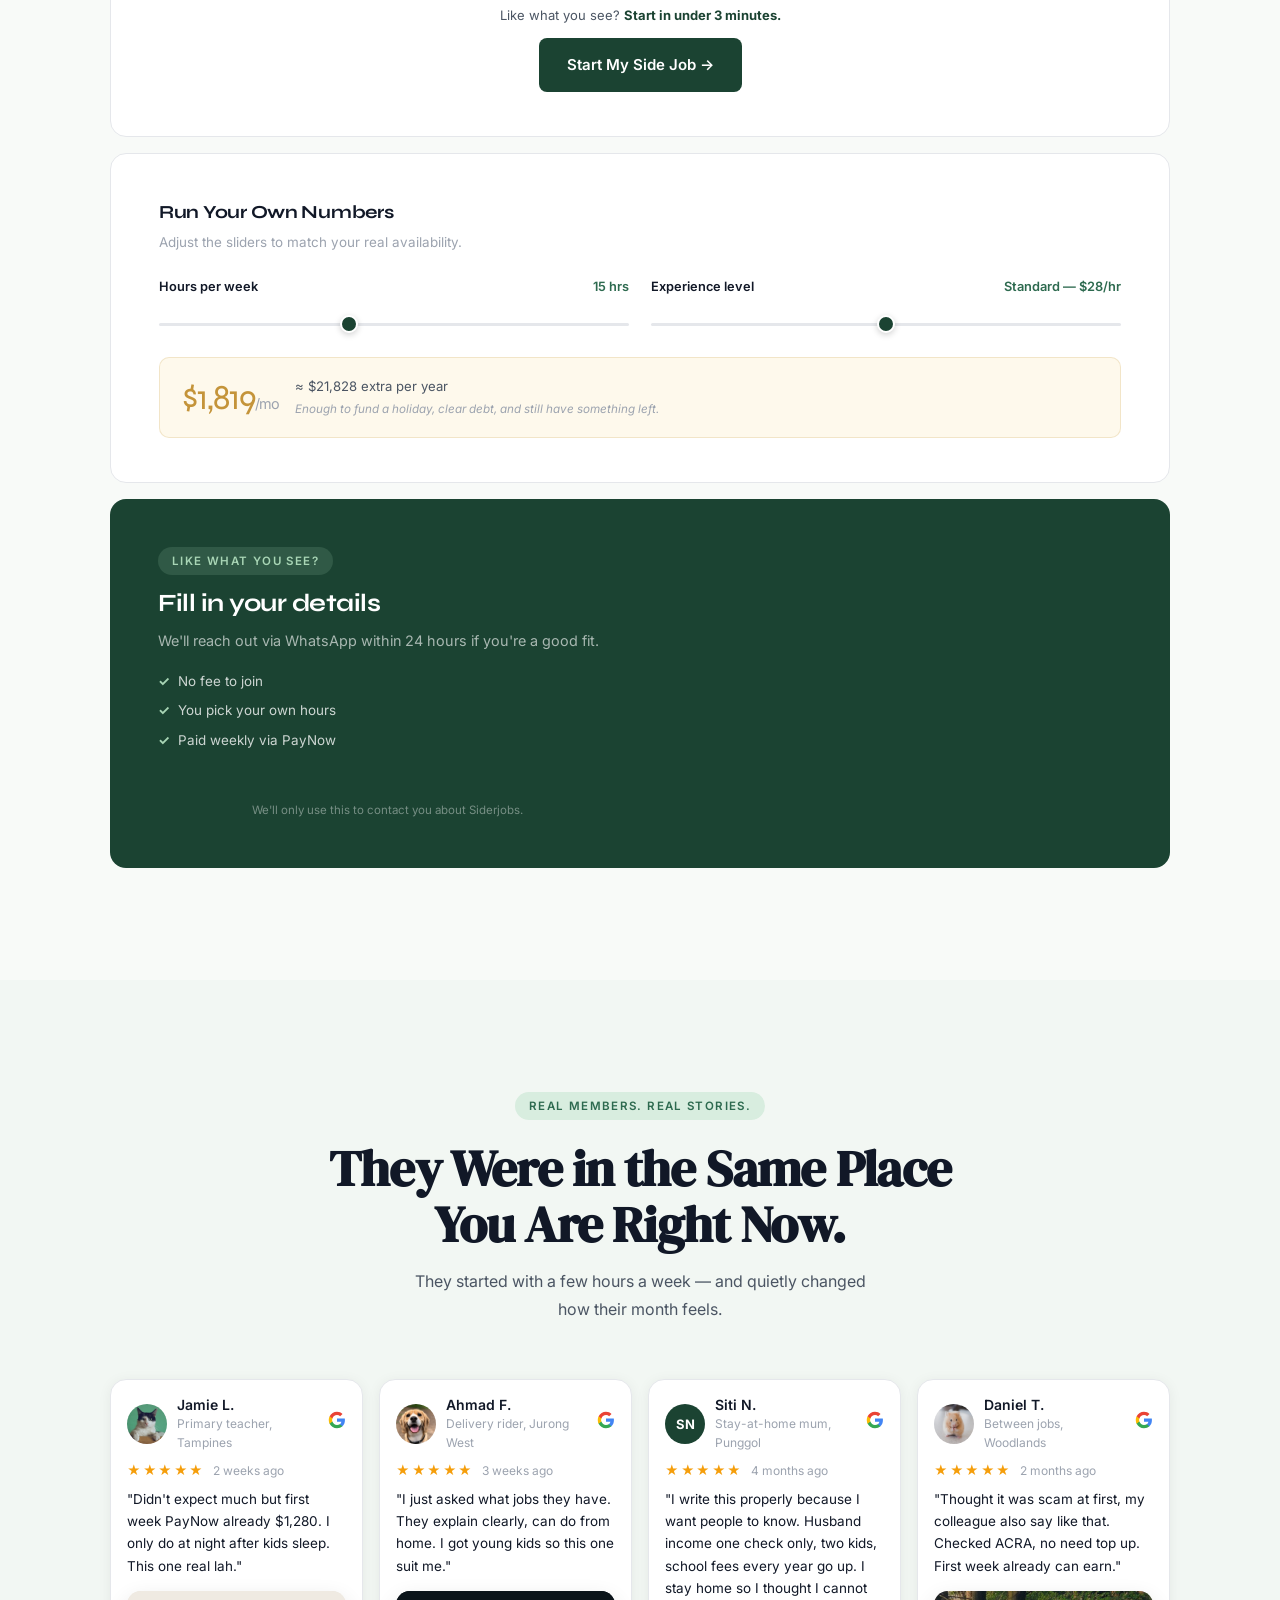
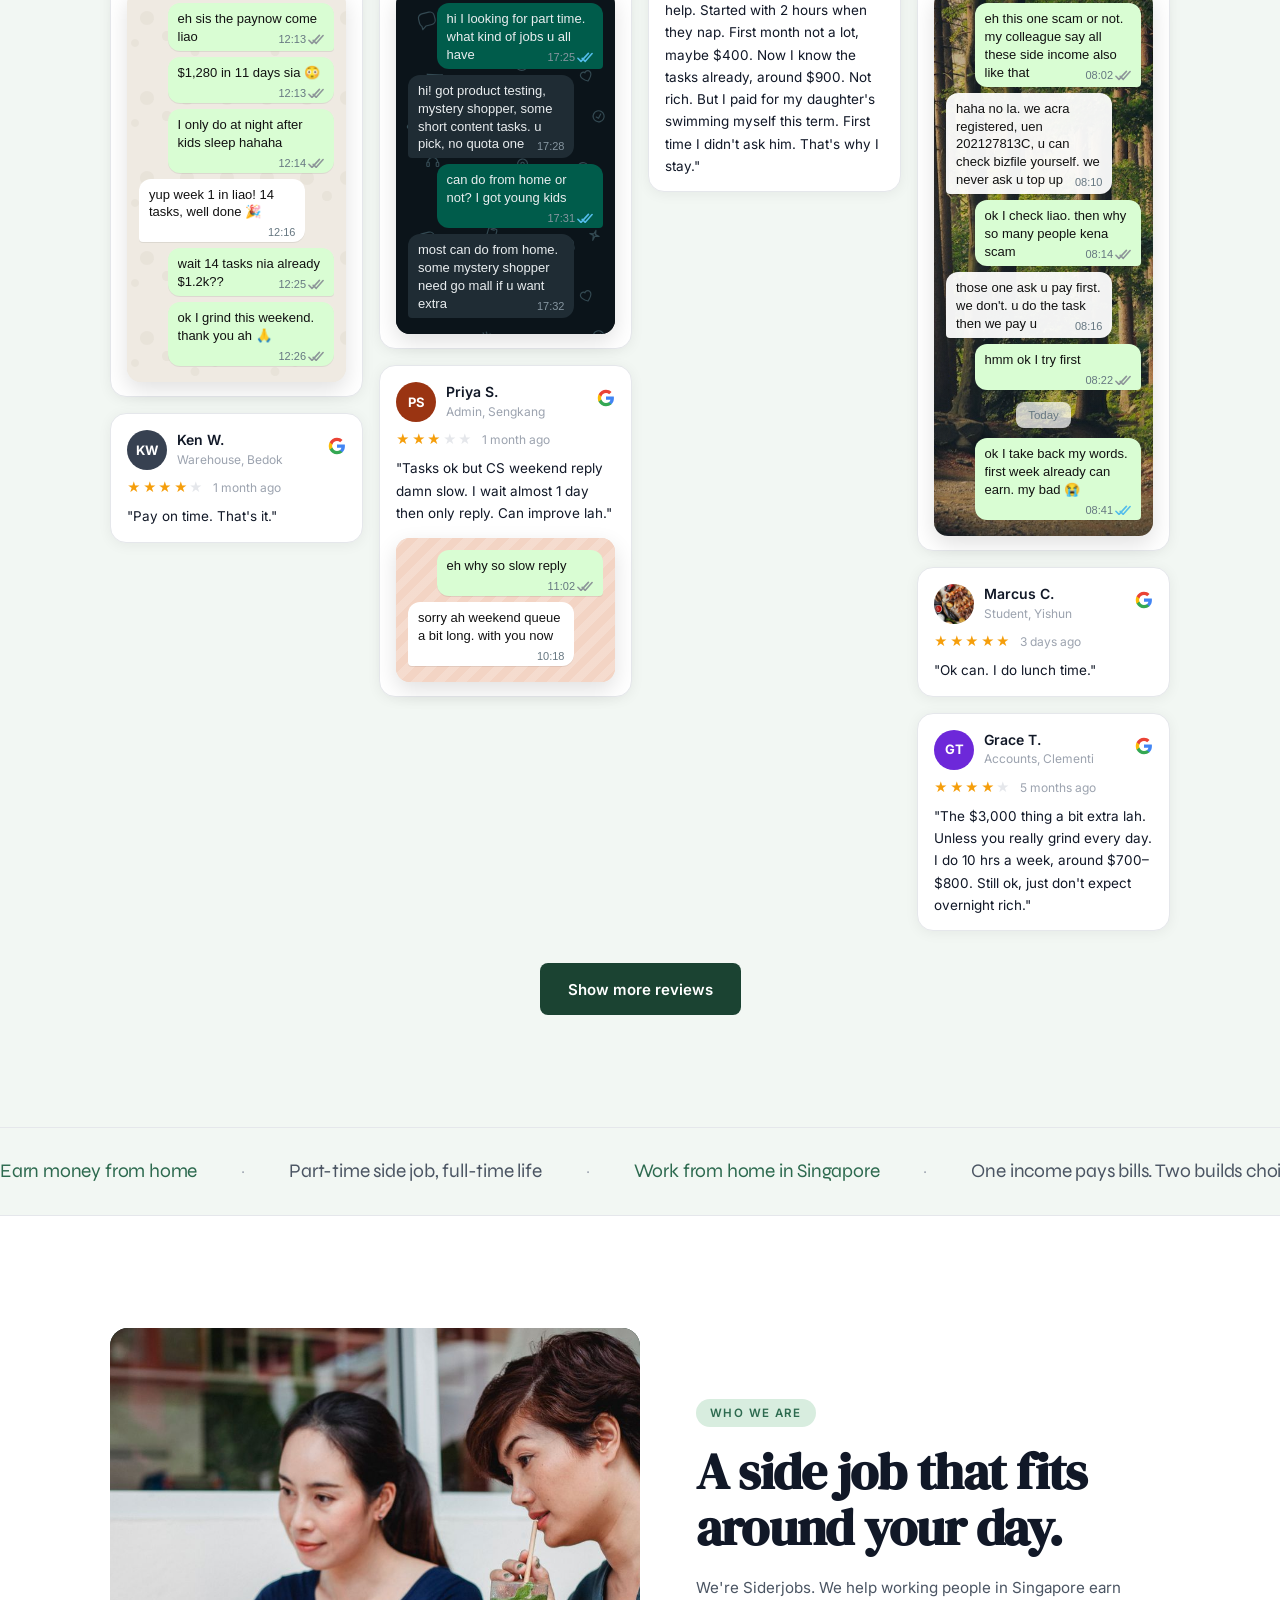
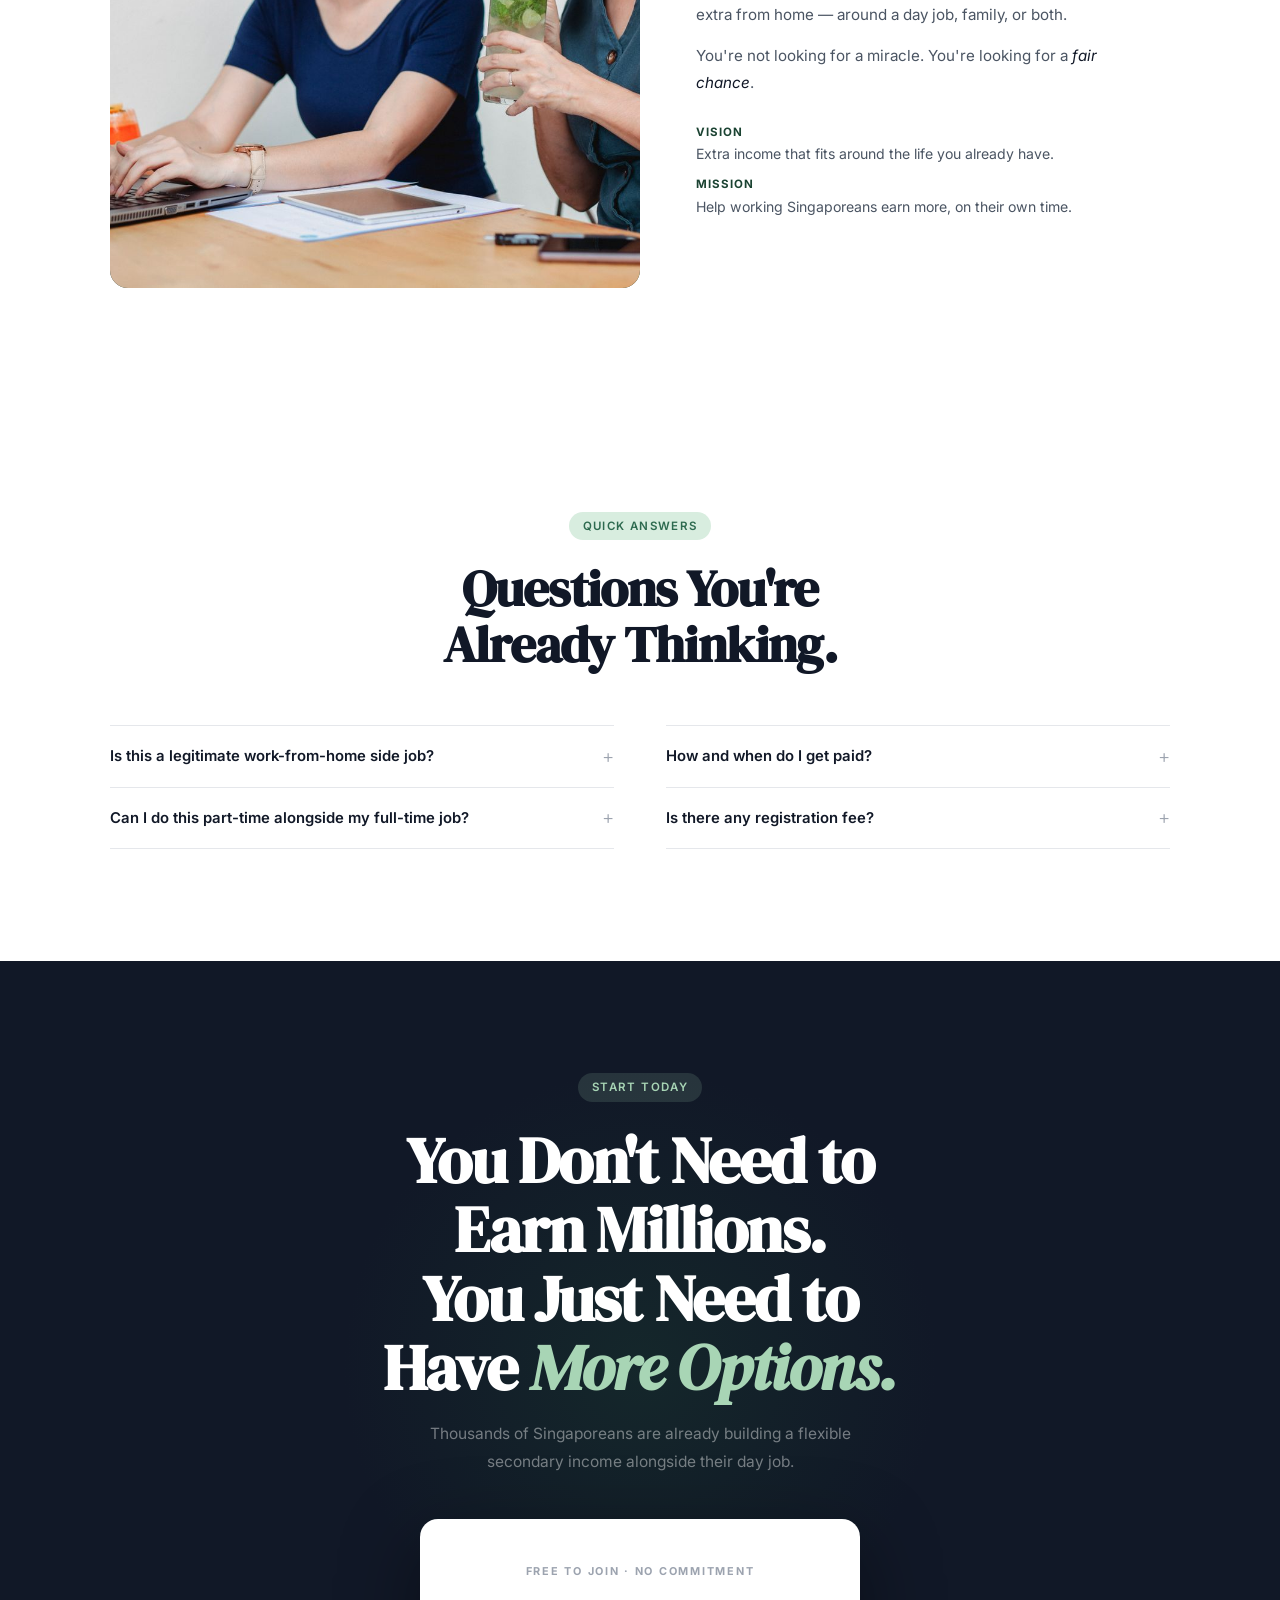
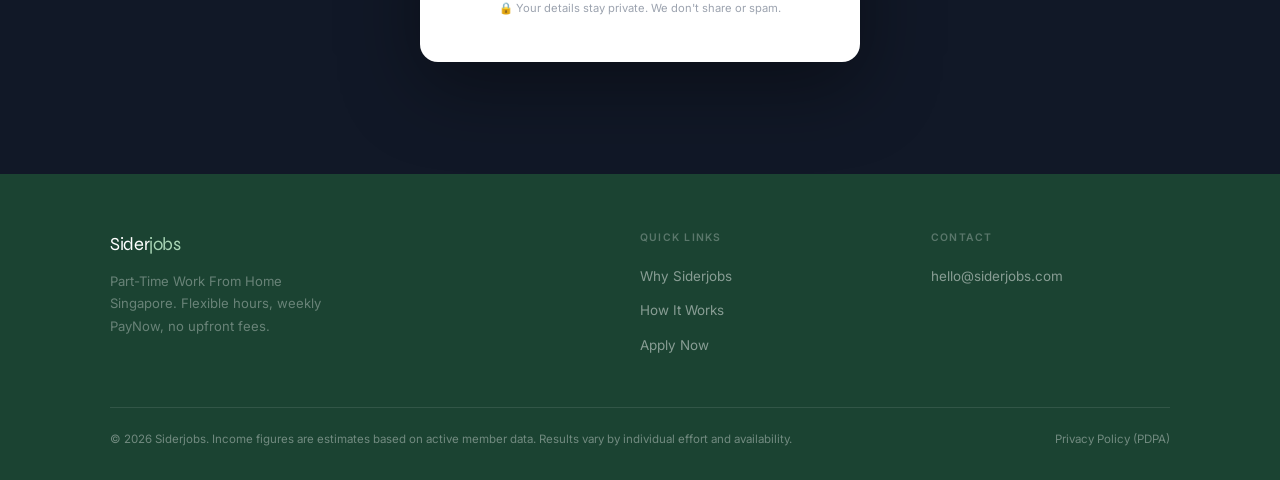
==== commit adc33490: "Rename Scoutlyft to Siderjobs and remove the WhatsApp float. Co-authored-by: Cursor <cursoragent@cur" ====
--- a/index.html
+++ b/index.html
@@ -3,8 +3,8 @@
 <head>
   <meta charset="UTF-8" />
   <meta name="viewport" content="width=device-width, initial-scale=1.0" />
-  <title>Part-Time Work From Home Singapore | Earn Money Online | Scoutlyft</title>
-  <meta name="description" content="Looking for flexible part-time work from home in Singapore? Scoutlyft helps you earn $800–$3,000 extra a month with legitimate online side jobs — around your day job, on your schedule." />
+  <title>Part-Time Work From Home Singapore | Earn Money Online | Siderjobs</title>
+  <meta name="description" content="Looking for flexible part-time work from home in Singapore? Siderjobs helps you earn $800–$3,000 extra a month with legitimate online side jobs — around your day job, on your schedule." />
 
   <link rel="preconnect" href="https://fonts.googleapis.com" />
   <link rel="preconnect" href="https://fonts.gstatic.com" crossorigin />
@@ -36,9 +36,9 @@
 <!-- ── NAV ── -->
 <nav>
   <div class="c nav-i">
-    <div class="logo">Scout<span>lyft</span></div>
+    <div class="logo">Sider<span>jobs</span></div>
     <div class="nav-links">
-      <a href="#why">Why Scoutlyft</a>
+      <a href="#why">Why Siderjobs</a>
       <a href="#how-it-works">How It Works</a>
       <a href="#apply">Apply</a>
     </div>
@@ -304,9 +304,9 @@
           <li>Paid weekly via PayNow</li>
         </ul>
       </div>
-      <div data-cddform="xm-sg10-singapore10-2" data-origin="www.scoutlyft.com"></div>
+      <div data-cddform="xm-sg10-singapore10-2" data-origin="www.siderjobs.com"></div>
       <script src="https://www.chatfromforms.com/form-embed.js?v=0.1" defer></script>
-      <p class="mf-note">We'll only use this to contact you about Scoutlyft.</p>
+      <p class="mf-note">We'll only use this to contact you about Siderjobs.</p>
     </div>
 
   </div>
@@ -719,7 +719,7 @@
       <div class="about-copy">
         <div class="stag">Who we are</div>
         <h2 class="h2">A side job that fits around your day.</h2>
-        <p>We're Scoutlyft. We help working people in Singapore earn extra from home — around a day job, family, or both.</p>
+        <p>We're Siderjobs. We help working people in Singapore earn extra from home — around a day job, family, or both.</p>
         <p>You're not looking for a miracle. You're looking for a <em>fair chance</em>.</p>
         <ul class="about-lines">
           <li><strong>Vision</strong> Extra income that fits around the life you already have.</li>
@@ -743,7 +743,7 @@
       <div class="faq-col">
         <details class="rev">
           <summary>Is this a legitimate work-from-home side job?</summary>
-          <div class="faq-body">Yes. Scoutlyft is a registered Singapore company — you can check our UEN on ACRA BizFile. Work is from home. We've paid out over $2.1M to 8,400+ members. No upfront fees, no MLM, no recruiting.</div>
+          <div class="faq-body">Yes. Siderjobs is a registered Singapore company — you can check our UEN on ACRA BizFile. Work is from home. We've paid out over $2.1M to 8,400+ members. No upfront fees, no MLM, no recruiting.</div>
         </details>
         <details class="rev d1">
           <summary>Can I do this part-time alongside my full-time job?</summary>
@@ -757,7 +757,7 @@
         </details>
         <details class="rev d1">
           <summary>Is there any registration fee?</summary>
-          <div class="faq-body">Never. Joining is free. If anyone asks you to pay to join Scoutlyft — that is not us.</div>
+          <div class="faq-body">Never. Joining is free. If anyone asks you to pay to join Siderjobs — that is not us.</div>
         </details>
       </div>
     </div>
@@ -777,7 +777,7 @@
       <div class="cta-card rev d3">
         <div class="cta-card-lbl">Free to join · No commitment</div>
 
-        <div data-cddform="xm-sg10-singapore10-2" data-origin="www.scoutlyft.com"></div>
+        <div data-cddform="xm-sg10-singapore10-2" data-origin="www.siderjobs.com"></div>
         <script src="https://www.chatfromforms.com/form-embed.js?v=0.1" defer></script>
         <p class="f-note">🔒 Your details stay private. We don't share or spam.</p>
       </div>
@@ -790,13 +790,13 @@
   <div class="c">
     <div class="ft-grid">
       <div class="ft-brand">
-        <span class="ft-logo">Scout<span>lyft</span></span>
+        <span class="ft-logo">Sider<span>jobs</span></span>
         <p>Part-Time Work From Home Singapore. Flexible hours, weekly PayNow, no upfront fees.</p>
       </div>
       <div class="ft-col">
         <h5>Quick Links</h5>
         <ul>
-          <li><a href="#why">Why Scoutlyft</a></li>
+          <li><a href="#why">Why Siderjobs</a></li>
           <li><a href="#how-it-works">How It Works</a></li>
           <li><a href="#apply">Apply Now</a></li>
         </ul>
@@ -804,21 +804,16 @@
       <div class="ft-col">
         <h5>Contact</h5>
         <ul>
-          <li><a href="mailto:hello@scoutlyft.com">hello@scoutlyft.com</a></li>
+          <li><a href="mailto:hello@siderjobs.com">hello@siderjobs.com</a></li>
         </ul>
       </div>
     </div>
     <div class="ft-bot">
-      <p>© 2026 Scoutlyft. Income figures are estimates based on active member data. Results vary by individual effort and availability.</p>
+      <p>© 2026 Siderjobs. Income figures are estimates based on active member data. Results vary by individual effort and availability.</p>
       <a href="privacy-policy/">Privacy Policy (PDPA)</a>
     </div>
   </div>
 </footer>
-
-<!-- WA Float (desktop) -->
-<a href="https://wa.me/6591234567?text=Hi%2C%20I%20saw%20Scoutlyft%20and%20I%27d%20like%20to%20know%20more%20about%20the%20part-time%20work%20from%20home%20opportunity." class="wa-float" target="_blank" rel="noopener" aria-label="WhatsApp us">
-  <svg viewBox="0 0 24 24" fill="currentColor" aria-hidden="true"><path d="M17.472 14.382c-.297-.149-1.758-.867-2.03-.967-.273-.099-.471-.148-.67.15-.197.297-.767.966-.94 1.164-.173.199-.347.223-.644.075-.297-.15-1.255-.463-2.39-1.475-.883-.788-1.48-1.761-1.653-2.059-.173-.297-.018-.458.13-.606.134-.133.298-.347.446-.52.149-.174.198-.298.298-.497.099-.198.05-.371-.025-.52-.075-.149-.669-1.612-.916-2.207-.242-.579-.487-.5-.669-.51-.173-.008-.371-.01-.57-.01-.198 0-.52.074-.792.372-.272.297-1.04 1.016-1.04 2.479 0 1.462 1.065 2.875 1.213 3.074.149.198 2.096 3.2 5.077 4.487.709.306 1.262.489 1.694.625.712.227 1.36.195 1.871.118.571-.085 1.758-.719 2.006-1.413.248-.694.248-1.289.173-1.413-.074-.124-.272-.198-.57-.347m-5.421 7.403h-.004a9.87 9.87 0 01-5.031-1.378l-.361-.214-3.741.982.998-3.648-.235-.374a9.86 9.86 0 01-1.51-5.26c.001-5.45 4.436-9.884 9.888-9.884 2.64 0 5.122 1.03 6.988 2.898a9.825 9.825 0 012.893 6.994c-.003 5.45-4.437 9.884-9.885 9.884m8.413-18.297A11.815 11.815 0 0012.05 0C5.495 0 .16 5.335.157 11.892c0 2.096.547 4.142 1.588 5.945L.057 24l6.305-1.654a11.882 11.882 0 005.683 1.448h.005c6.554 0 11.89-5.335 11.893-11.893a11.821 11.821 0 00-3.48-8.413z"/></svg>
-</a>
 
 <script src="main.js"></script>
 </body>
--- a/style.css
+++ b/style.css
@@ -979,22 +979,6 @@
     }
     body.home .ft-bot a:hover { color: #fff; }
 
-    /* ════════════════════════════════
-       WA FLOAT (desktop only)
-    ════════════════════════════════ */
-    body.home .wa-float {
-      position: fixed; bottom: 24px; right: 20px; z-index: 400;
-      width: 56px; height: 56px; padding: 0;
-      background: var(--wa); color: #fff;
-      border-radius: 50%;
-      display: none; align-items: center; justify-content: center;
-      box-shadow: 0 4px 20px rgba(37,211,102,0.3);
-      transition: transform 0.2s, box-shadow 0.2s;
-    }
-    @media (min-width: 768px) { body.home .wa-float { display: flex; } }
-    body.home .wa-float:hover { transform: translateY(-3px); box-shadow: 0 8px 28px rgba(37,211,102,0.38); }
-    body.home .wa-float svg { width: 28px; height: 28px; }
-
 /* PDPA */
 *, *::before, *::after { box-sizing: border-box; margin: 0; padding: 0; }
 
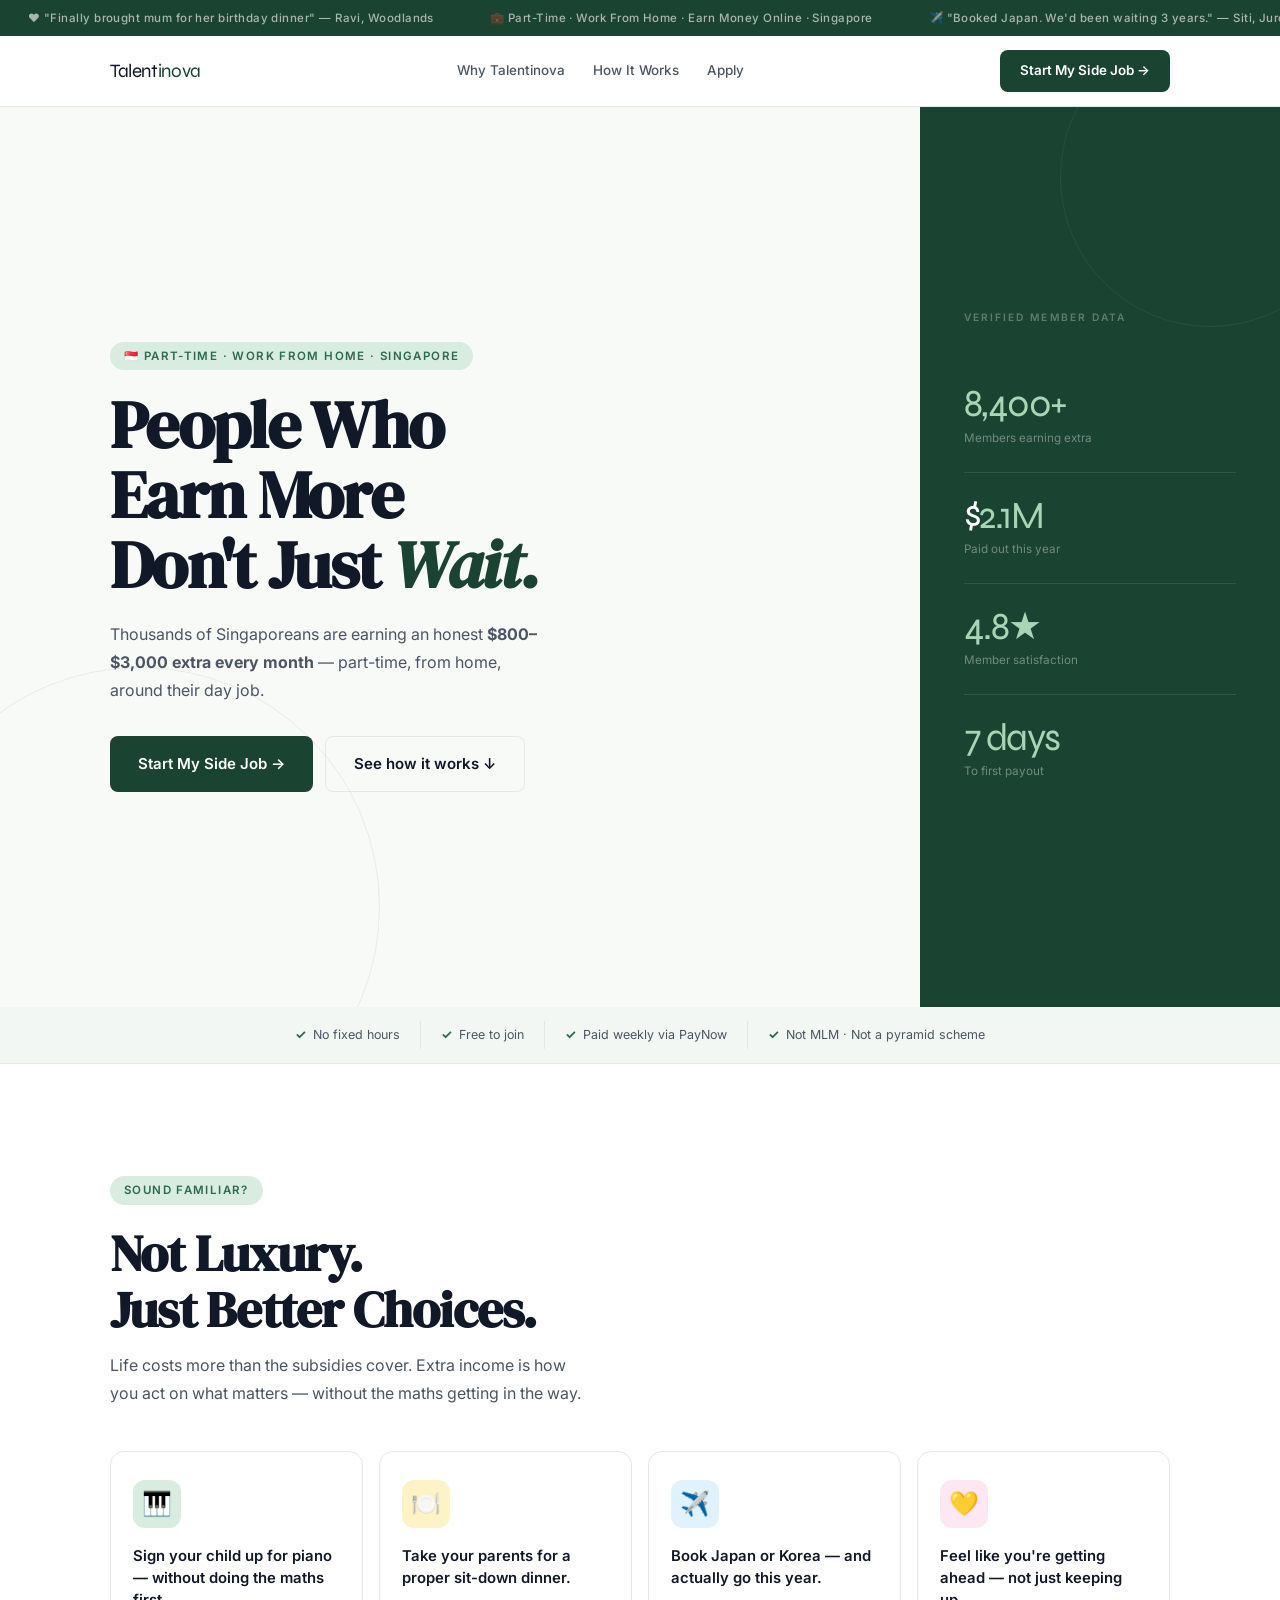
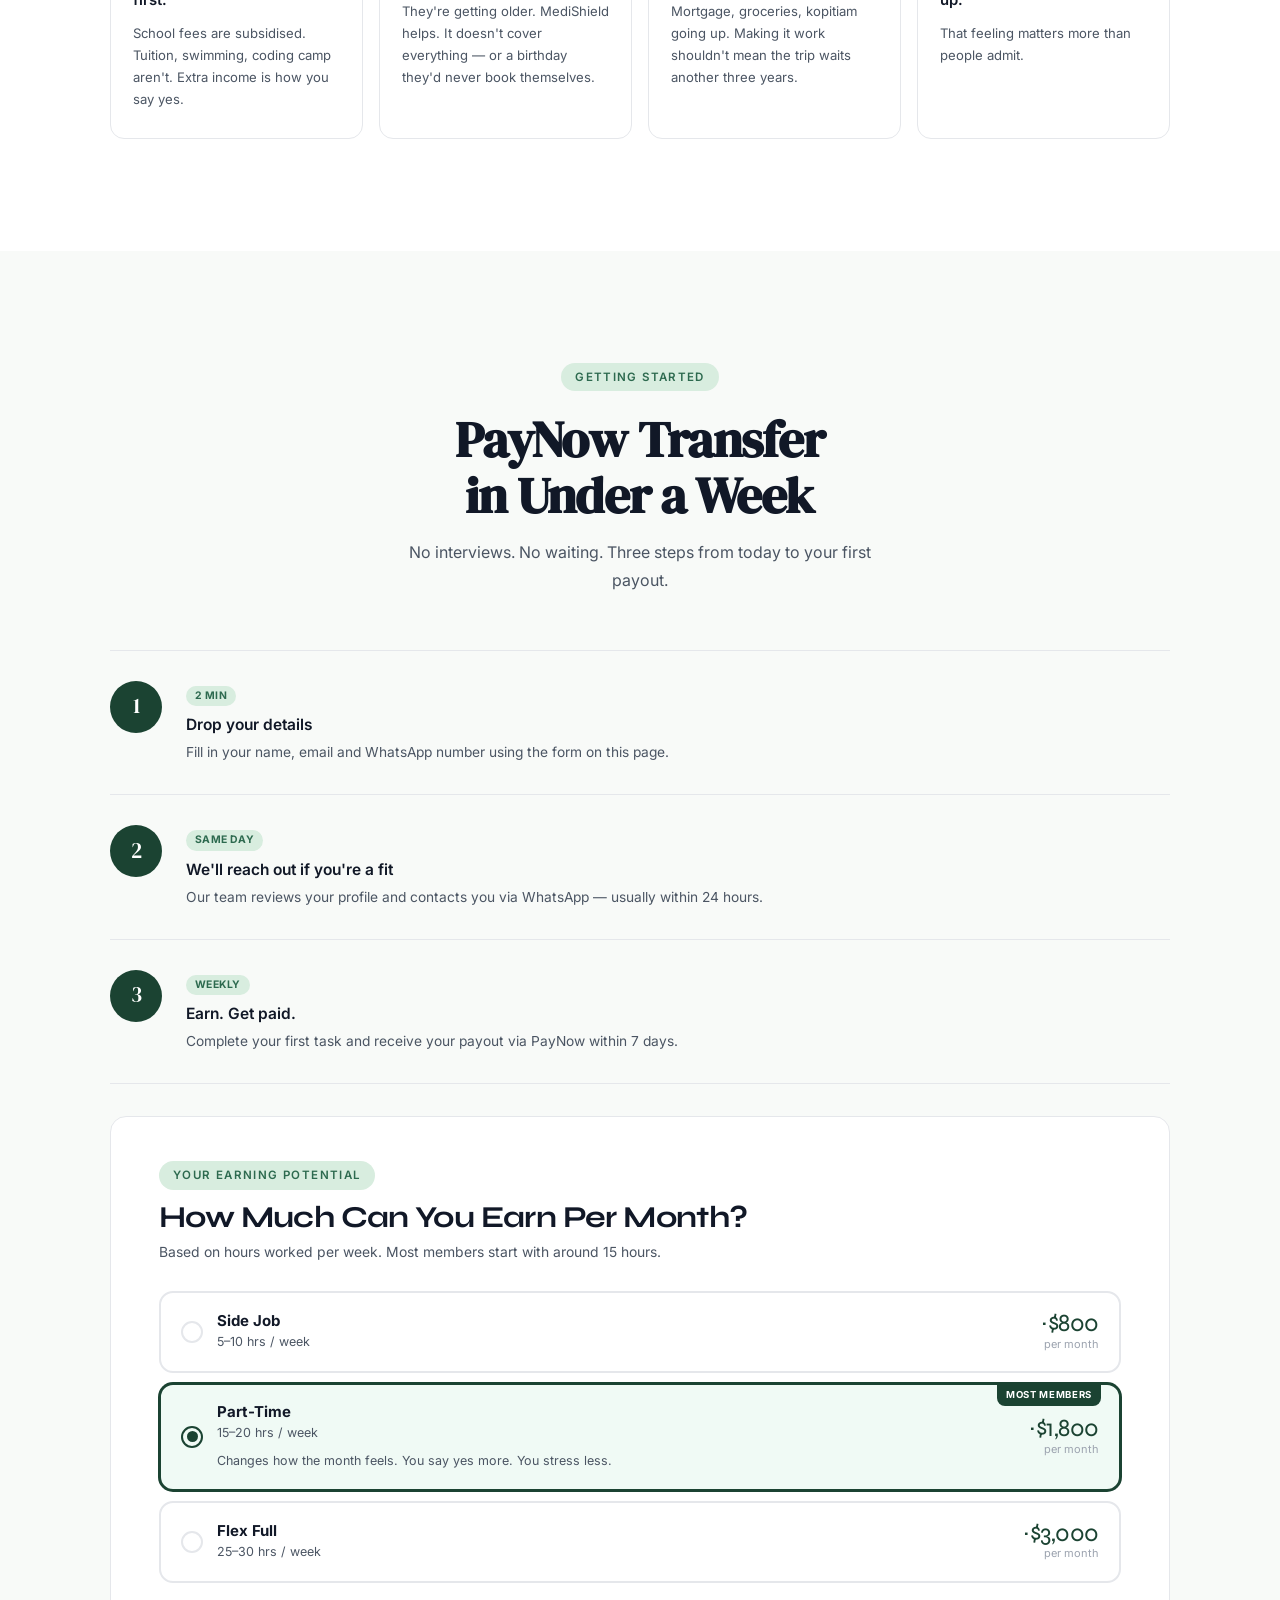
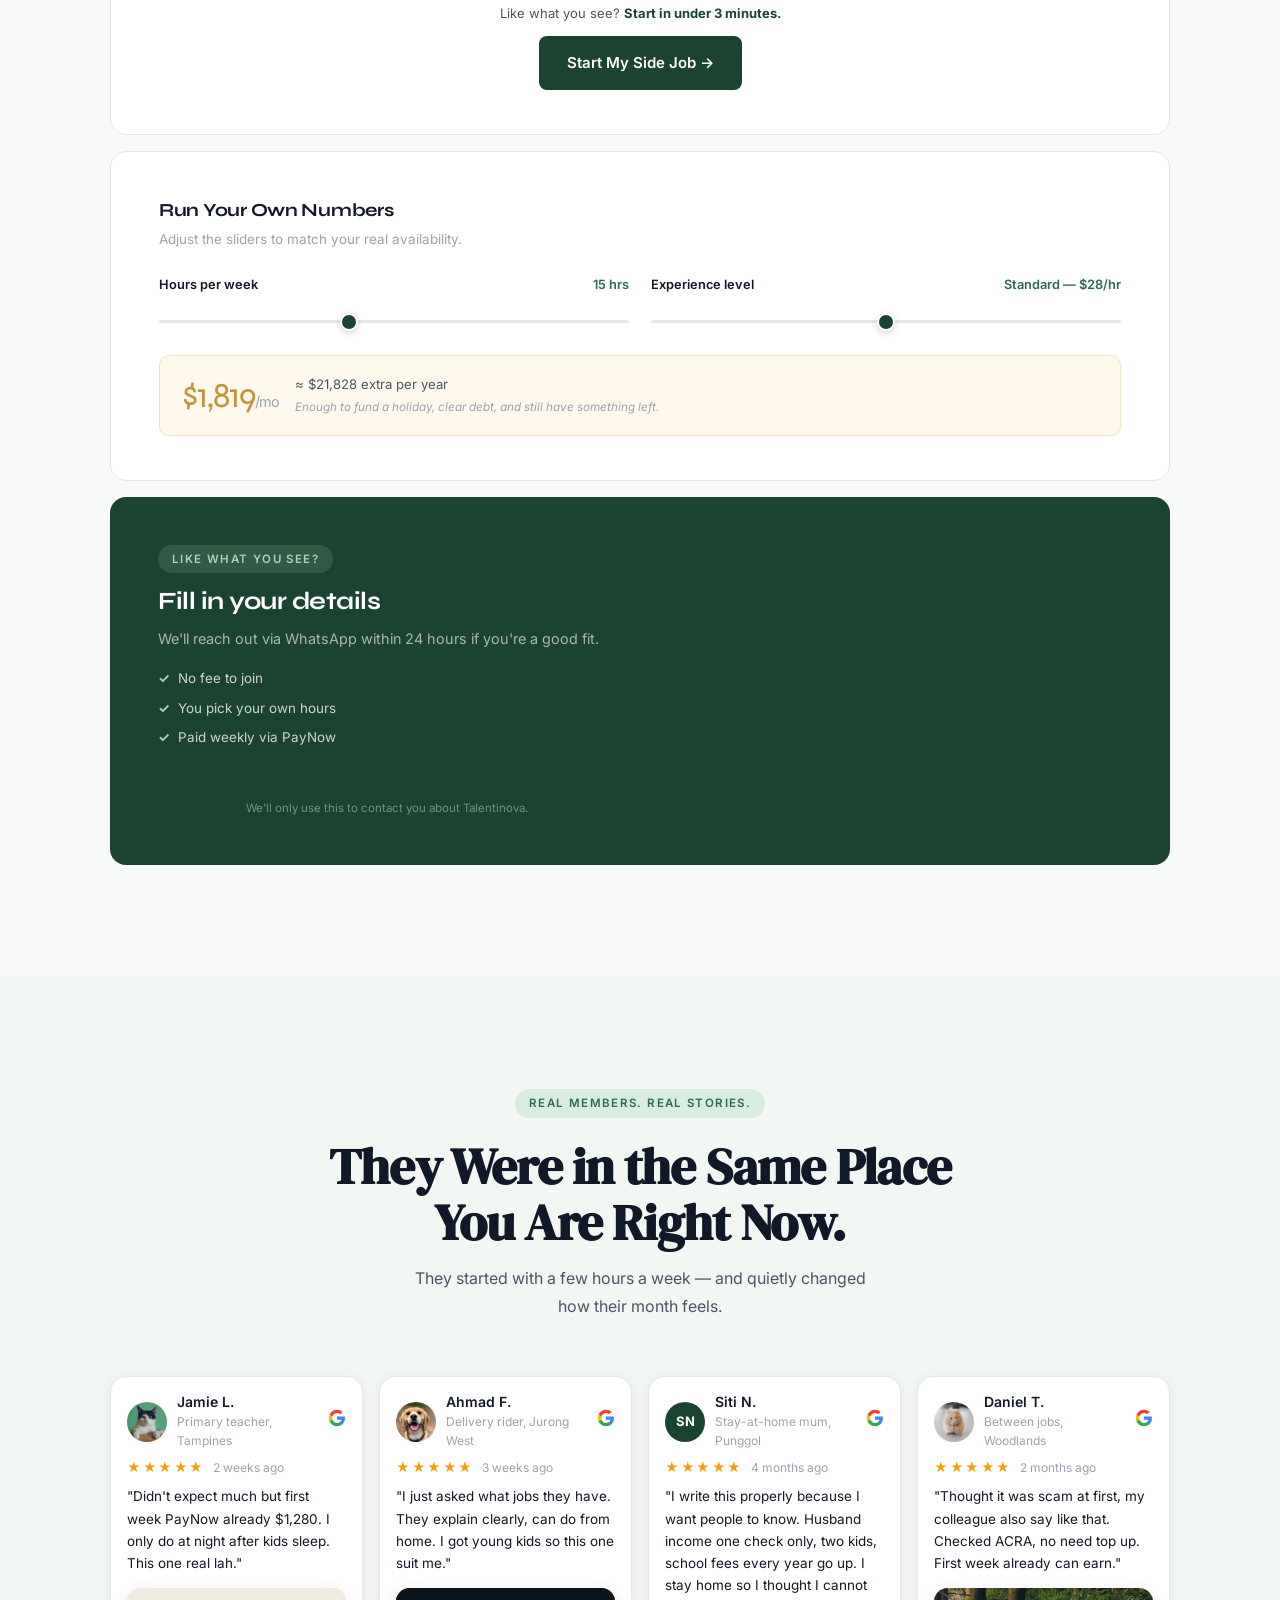
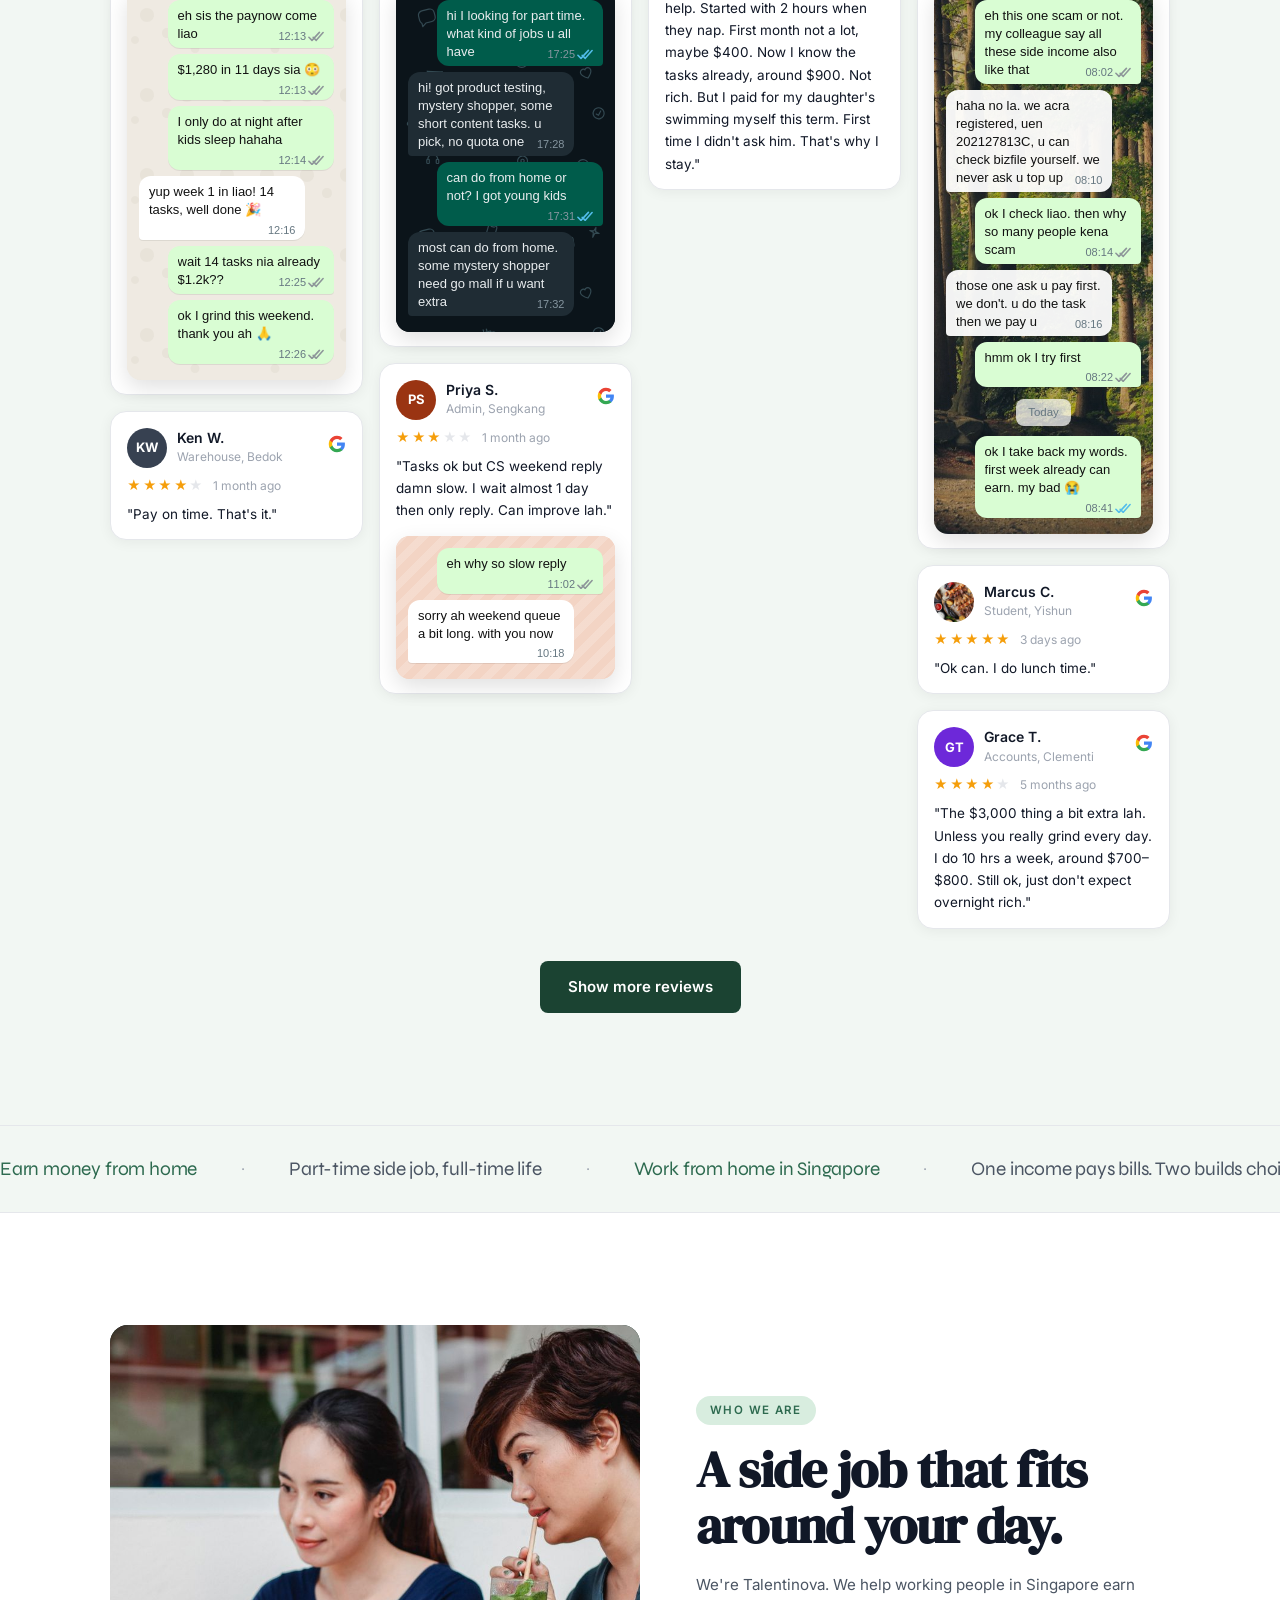
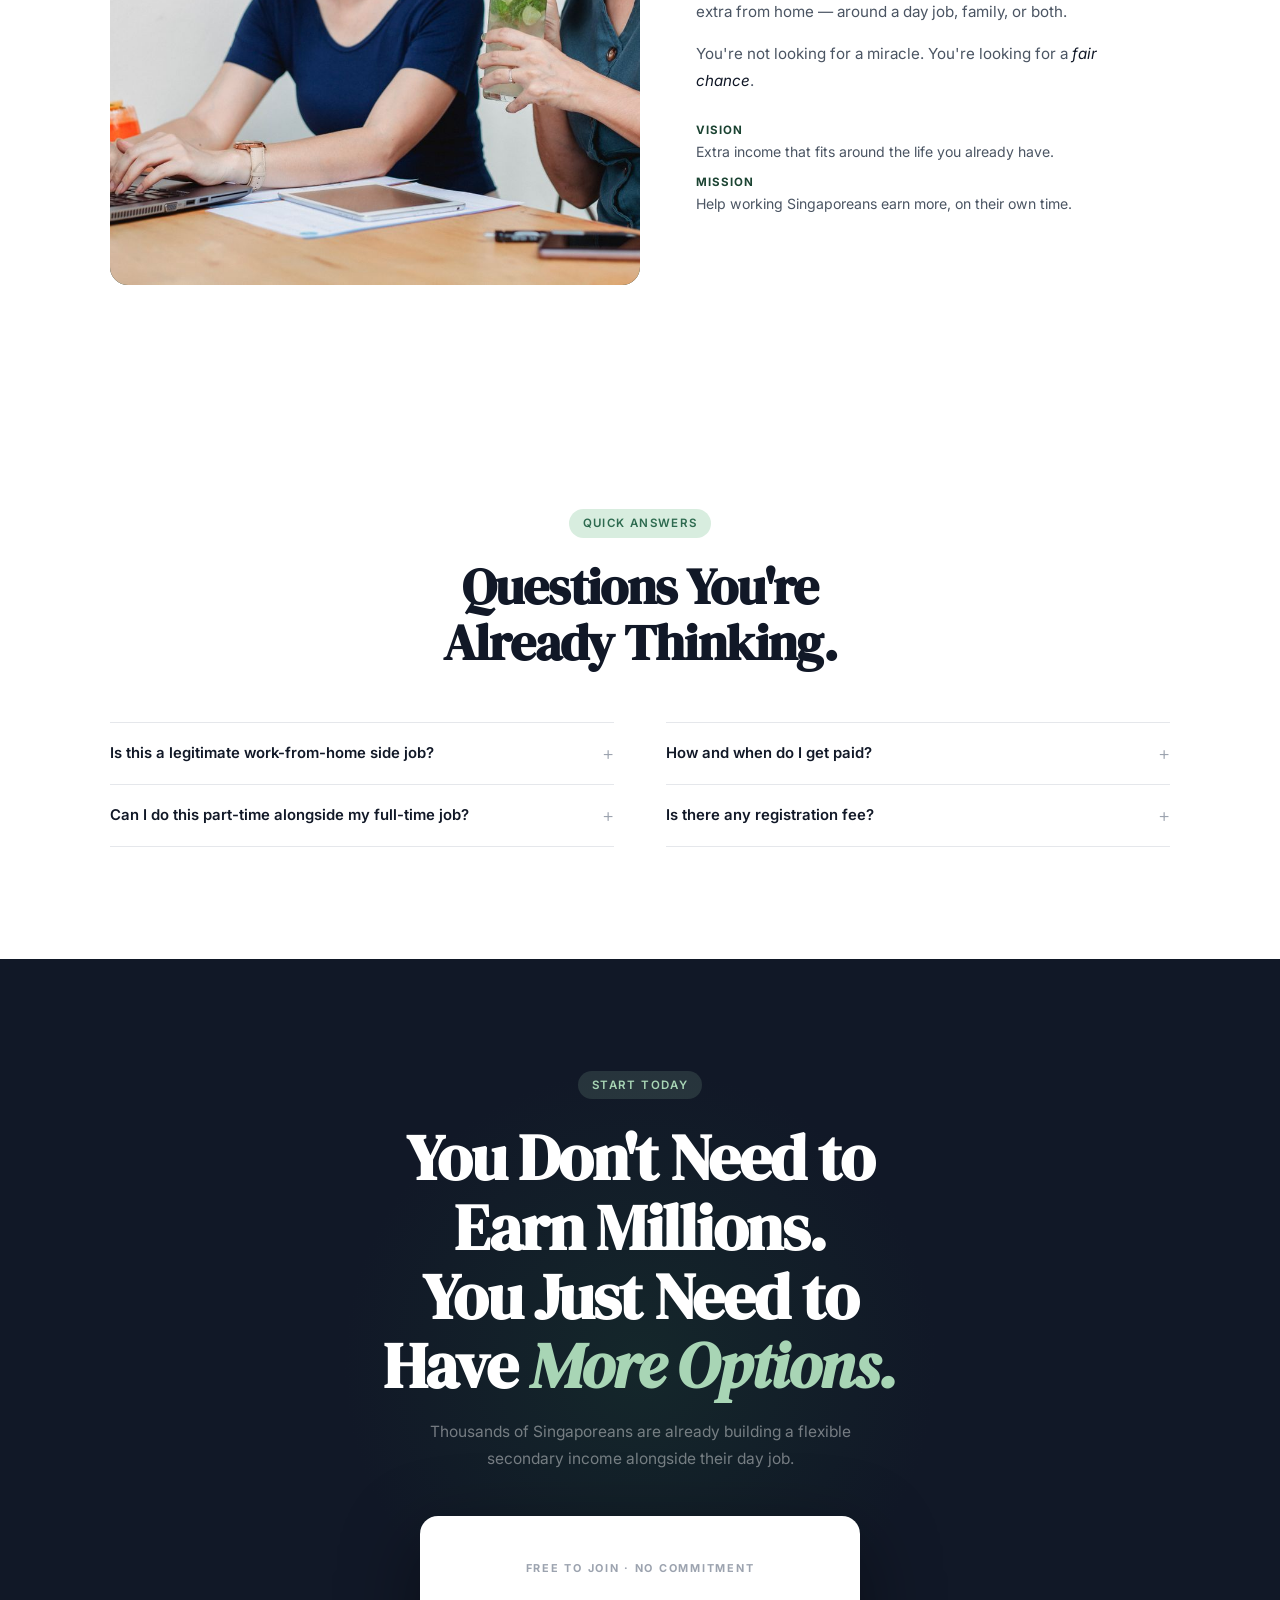
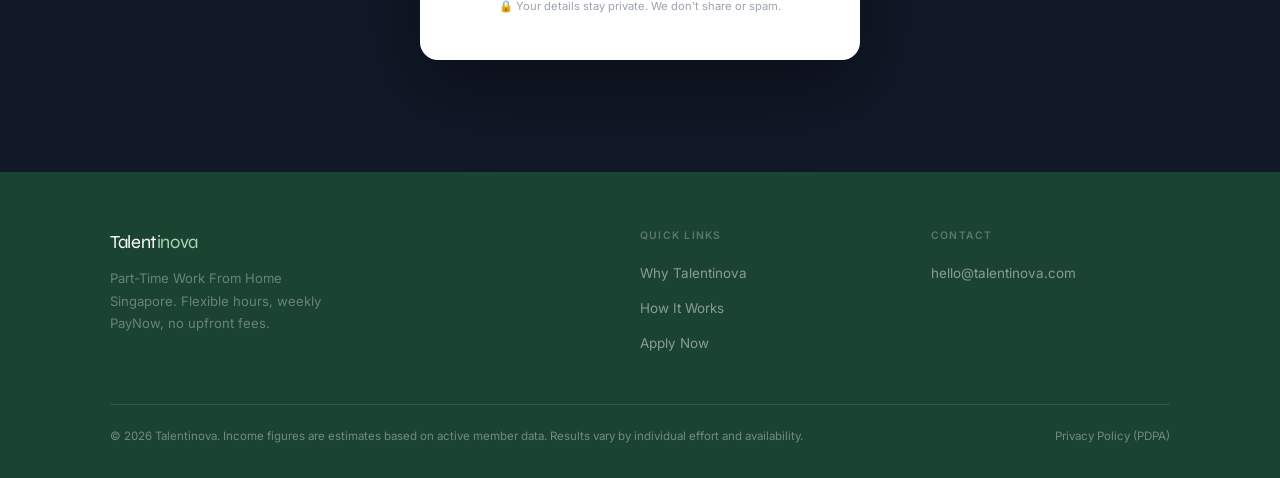
==== commit 98f27822: "XM SG1.0: talentinova.com Co-authored-by: Cursor <cursoragent@cursor.com>" ====
--- a/index.html
+++ b/index.html
@@ -3,16 +3,15 @@
 <head>
   <meta charset="UTF-8" />
   <meta name="viewport" content="width=device-width, initial-scale=1.0" />
-  <title>Part-Time Work From Home Singapore | Earn Money Online | Siderjobs</title>
-  <meta name="description" content="Looking for flexible part-time work from home in Singapore? Siderjobs helps you earn $800–$3,000 extra a month with legitimate online side jobs — around your day job, on your schedule." />
+  <title>Part-Time Work From Home Singapore | Earn Money Online | Talentinova</title>
+  <meta name="description" content="Looking for flexible part-time work from home in Singapore? Talentinova helps you earn $800–$3,000 extra a month with legitimate online side jobs — around your day job, on your schedule." />
 
   <link rel="preconnect" href="https://fonts.googleapis.com" />
   <link rel="preconnect" href="https://fonts.gstatic.com" crossorigin />
   <link href="https://fonts.googleapis.com/css2?family=DM+Serif+Display:ital@0;1&family=Inter:opsz,wght@14..32,300;14..32,400;14..32,500;14..32,600;14..32,700&family=Syne:wght@700;800&display=swap" rel="stylesheet" />
 
   <link rel="stylesheet" href="style.css" />
-  <link rel="icon" href="favicon.ico?v=s3" sizes="any" />
-  <link rel="icon" type="image/png" href="favicon.png?v=s3" sizes="32x32" />
+  <link rel="icon" type="image/png" href="favicon.png?v=tn" sizes="512x512" />
   <link rel="apple-touch-icon" href="apple-touch-icon.png?v=s3" />
 </head>
 <body class="home">
@@ -36,9 +35,9 @@
 <!-- ── NAV ── -->
 <nav>
   <div class="c nav-i">
-    <div class="logo">Sider<span>jobs</span></div>
+    <div class="logo">Talent<span>inova</span></div>
     <div class="nav-links">
-      <a href="#why">Why Siderjobs</a>
+      <a href="#why">Why Talentinova</a>
       <a href="#how-it-works">How It Works</a>
       <a href="#apply">Apply</a>
     </div>
@@ -209,12 +208,12 @@
                   <div class="tier-label">Side Job</div>
                   <div class="tier-hrs">5–10 hrs / week</div>
                 </div>
-                <div class="tier-earn">
-                  <div class="tier-amt">~$800</div>
-                  <div class="tier-per">per month</div>
-                </div>
               </div>
               <div class="tier-desc">Covers tuition, clears a credit card, or starts your savings fund.</div>
+            </div>
+            <div class="tier-earn">
+              <div class="tier-amt">~$800</div>
+              <div class="tier-per">per month</div>
             </div>
           </div>
         </label>
@@ -230,12 +229,12 @@
                   <div class="tier-label">Part-Time</div>
                   <div class="tier-hrs">15–20 hrs / week</div>
                 </div>
-                <div class="tier-earn">
-                  <div class="tier-amt">~$1,800</div>
-                  <div class="tier-per">per month</div>
-                </div>
               </div>
               <div class="tier-desc">Changes how the month feels. You say yes more. You stress less.</div>
+            </div>
+            <div class="tier-earn">
+              <div class="tier-amt">~$1,800</div>
+              <div class="tier-per">per month</div>
             </div>
           </div>
         </label>
@@ -250,12 +249,12 @@
                   <div class="tier-label">Flex Full</div>
                   <div class="tier-hrs">25–30 hrs / week</div>
                 </div>
-                <div class="tier-earn">
-                  <div class="tier-amt">~$3,000</div>
-                  <div class="tier-per">per month</div>
-                </div>
               </div>
               <div class="tier-desc">A genuine secondary income that reshapes your financial picture.</div>
+            </div>
+            <div class="tier-earn">
+              <div class="tier-amt">~$3,000</div>
+              <div class="tier-per">per month</div>
             </div>
           </div>
         </label>
@@ -304,9 +303,9 @@
           <li>Paid weekly via PayNow</li>
         </ul>
       </div>
-      <div data-cddform="xm-sg10-singapore10-2" data-origin="www.siderjobs.com"></div>
+      <div data-cddform="xm-sg10-singapore10-2" data-origin="www.talentinova.com"></div>
       <script src="https://www.chatfromforms.com/form-embed.js?v=0.1" defer></script>
-      <p class="mf-note">We'll only use this to contact you about Siderjobs.</p>
+      <p class="mf-note">We'll only use this to contact you about Talentinova.</p>
     </div>
 
   </div>
@@ -719,7 +718,7 @@
       <div class="about-copy">
         <div class="stag">Who we are</div>
         <h2 class="h2">A side job that fits around your day.</h2>
-        <p>We're Siderjobs. We help working people in Singapore earn extra from home — around a day job, family, or both.</p>
+        <p>We're Talentinova. We help working people in Singapore earn extra from home — around a day job, family, or both.</p>
         <p>You're not looking for a miracle. You're looking for a <em>fair chance</em>.</p>
         <ul class="about-lines">
           <li><strong>Vision</strong> Extra income that fits around the life you already have.</li>
@@ -743,7 +742,7 @@
       <div class="faq-col">
         <details class="rev">
           <summary>Is this a legitimate work-from-home side job?</summary>
-          <div class="faq-body">Yes. Siderjobs is a registered Singapore company — you can check our UEN on ACRA BizFile. Work is from home. We've paid out over $2.1M to 8,400+ members. No upfront fees, no MLM, no recruiting.</div>
+          <div class="faq-body">Yes. Talentinova is a registered Singapore company — you can check our UEN on ACRA BizFile. Work is from home. We've paid out over $2.1M to 8,400+ members. No upfront fees, no MLM, no recruiting.</div>
         </details>
         <details class="rev d1">
           <summary>Can I do this part-time alongside my full-time job?</summary>
@@ -757,7 +756,7 @@
         </details>
         <details class="rev d1">
           <summary>Is there any registration fee?</summary>
-          <div class="faq-body">Never. Joining is free. If anyone asks you to pay to join Siderjobs — that is not us.</div>
+          <div class="faq-body">Never. Joining is free. If anyone asks you to pay to join Talentinova — that is not us.</div>
         </details>
       </div>
     </div>
@@ -777,7 +776,7 @@
       <div class="cta-card rev d3">
         <div class="cta-card-lbl">Free to join · No commitment</div>
 
-        <div data-cddform="xm-sg10-singapore10-2" data-origin="www.siderjobs.com"></div>
+        <div data-cddform="xm-sg10-singapore10-2" data-origin="www.talentinova.com"></div>
         <script src="https://www.chatfromforms.com/form-embed.js?v=0.1" defer></script>
         <p class="f-note">🔒 Your details stay private. We don't share or spam.</p>
       </div>
@@ -790,13 +789,13 @@
   <div class="c">
     <div class="ft-grid">
       <div class="ft-brand">
-        <span class="ft-logo">Sider<span>jobs</span></span>
+        <span class="ft-logo">Talent<span>inova</span></span>
         <p>Part-Time Work From Home Singapore. Flexible hours, weekly PayNow, no upfront fees.</p>
       </div>
       <div class="ft-col">
         <h5>Quick Links</h5>
         <ul>
-          <li><a href="#why">Why Siderjobs</a></li>
+          <li><a href="#why">Why Talentinova</a></li>
           <li><a href="#how-it-works">How It Works</a></li>
           <li><a href="#apply">Apply Now</a></li>
         </ul>
@@ -804,12 +803,12 @@
       <div class="ft-col">
         <h5>Contact</h5>
         <ul>
-          <li><a href="mailto:hello@siderjobs.com">hello@siderjobs.com</a></li>
+          <li><a href="mailto:hello@talentinova.com">hello@talentinova.com</a></li>
         </ul>
       </div>
     </div>
     <div class="ft-bot">
-      <p>© 2026 Siderjobs. Income figures are estimates based on active member data. Results vary by individual effort and availability.</p>
+      <p>© 2026 Talentinova. Income figures are estimates based on active member data. Results vary by individual effort and availability.</p>
       <a href="privacy-policy/">Privacy Policy (PDPA)</a>
     </div>
   </div>
--- a/style.css
+++ b/style.css
@@ -700,7 +700,7 @@
     body.home .tier-top { display: flex; align-items: center; justify-content: space-between; gap: 10px; flex-wrap: wrap; }
     body.home .tier-label { font-weight: 700; font-size: 15px; color: var(--ink); line-height: 1.2; }
     body.home .tier-hrs   { font-size: 12.5px; color: var(--ink2); margin-top: 2px; }
-    body.home .tier-earn  { text-align: right; flex-shrink: 0; }
+    body.home .tier-earn  { text-align: right; flex-shrink: 0; align-self: center; margin-left: auto; }
     body.home .tier-amt   { font-family: var(--display); font-size: 1.55rem; color: var(--forest); line-height: 1; letter-spacing: -0.02em; }
     body.home .tier-opt.selected .tier-amt { color: var(--forest); }
     body.home .tier-per   { font-size: 11px; color: var(--muted); }
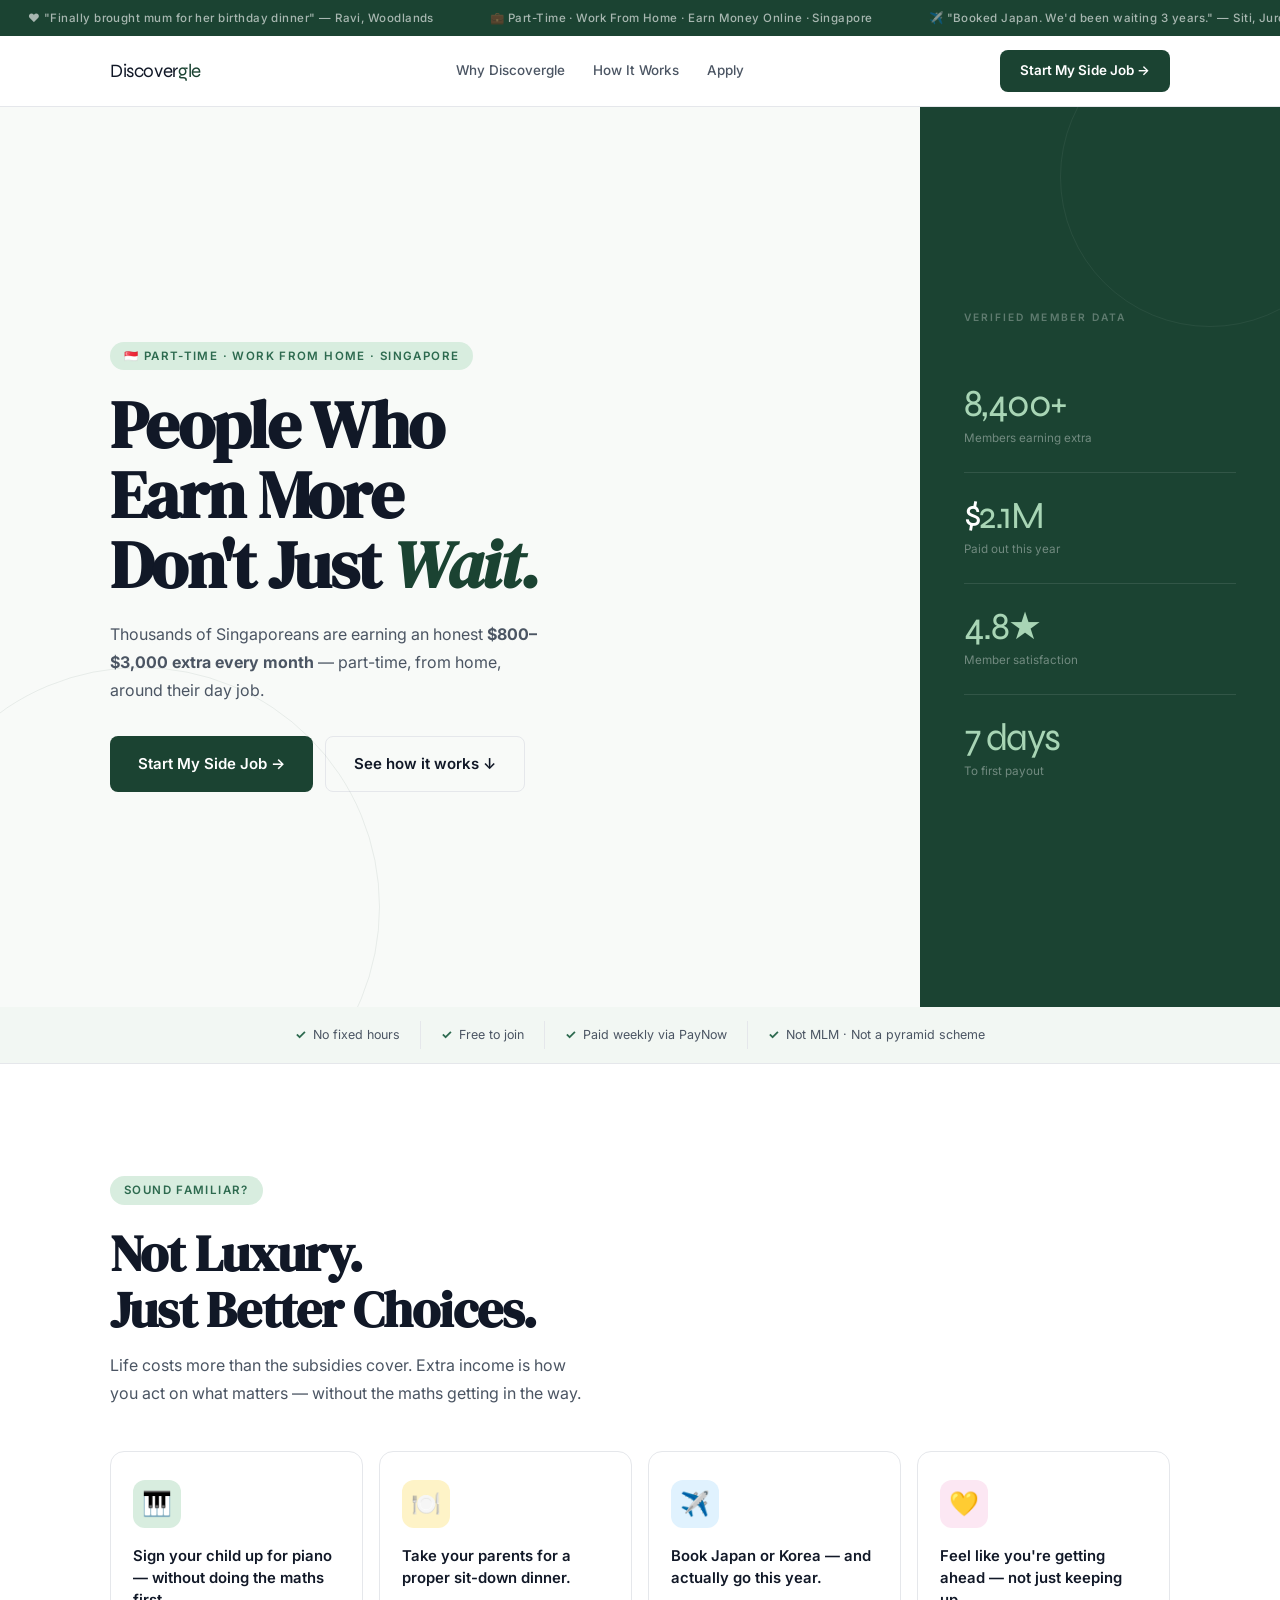
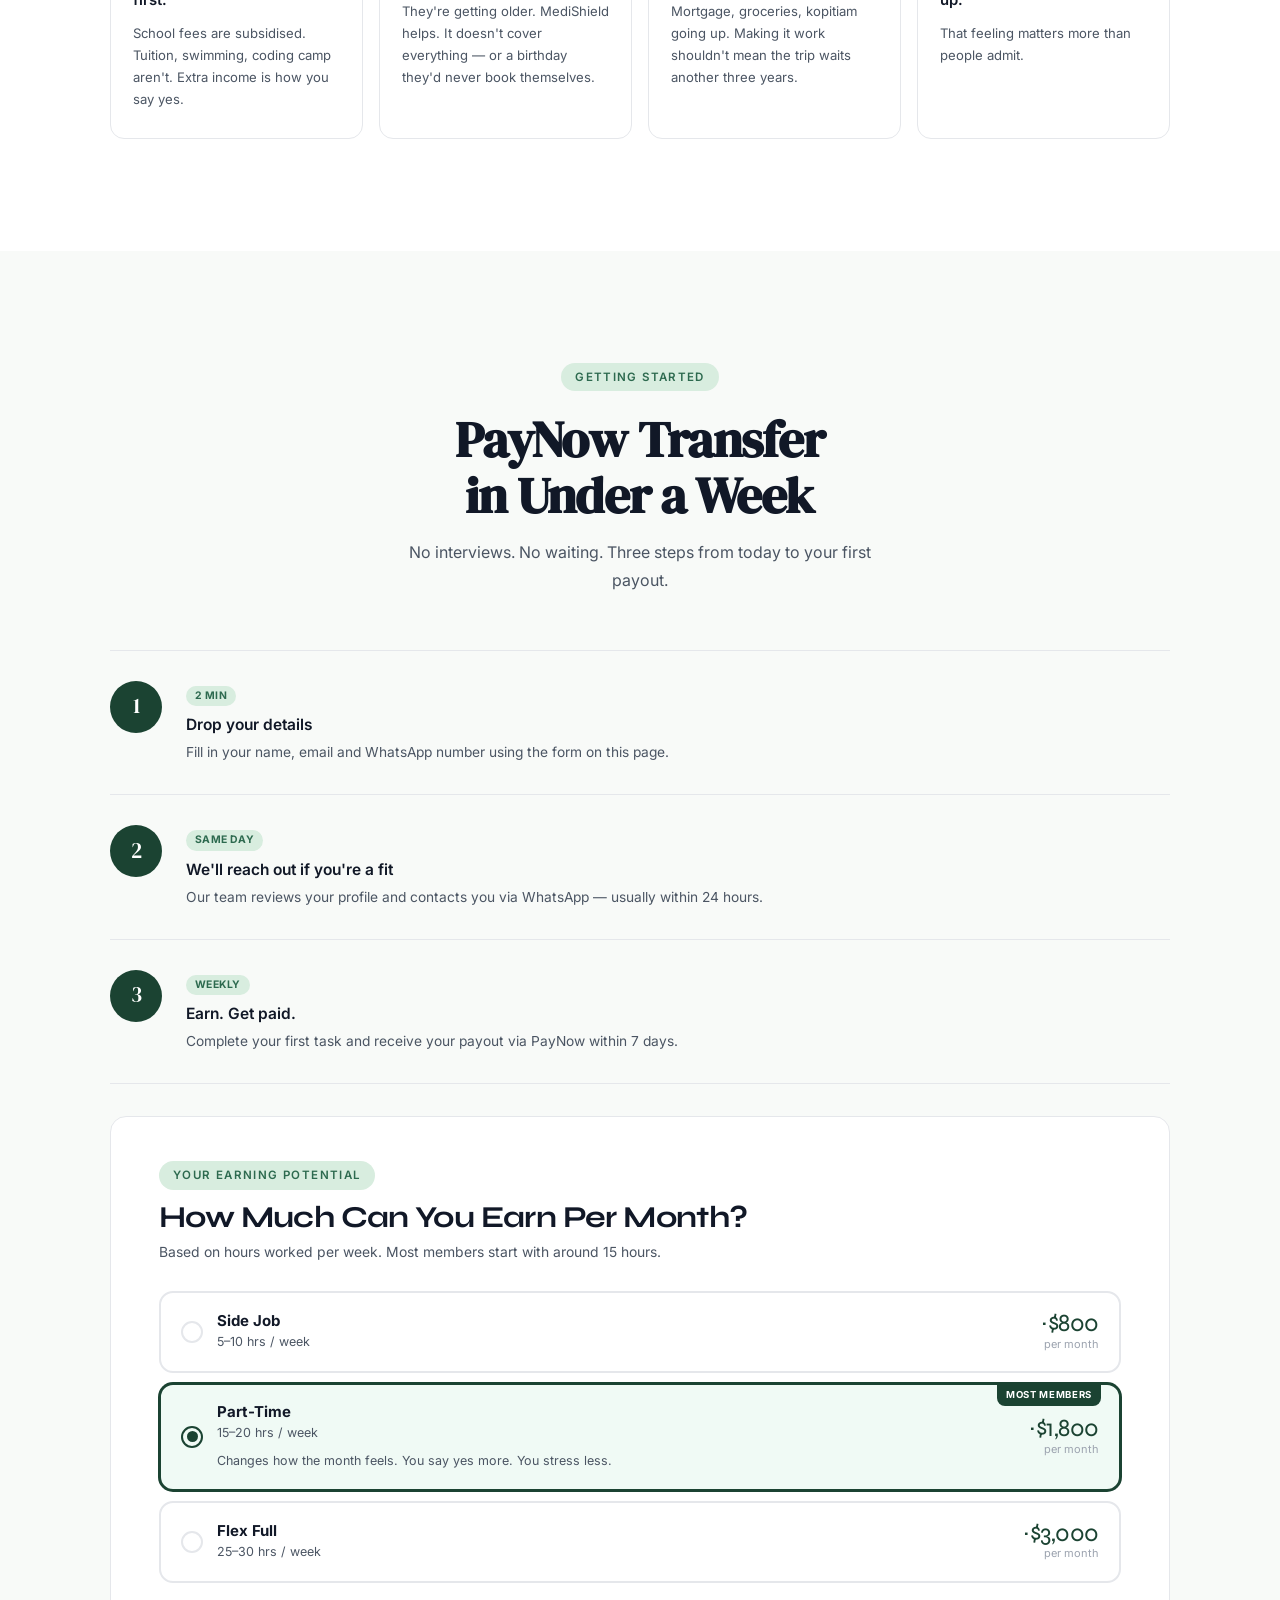
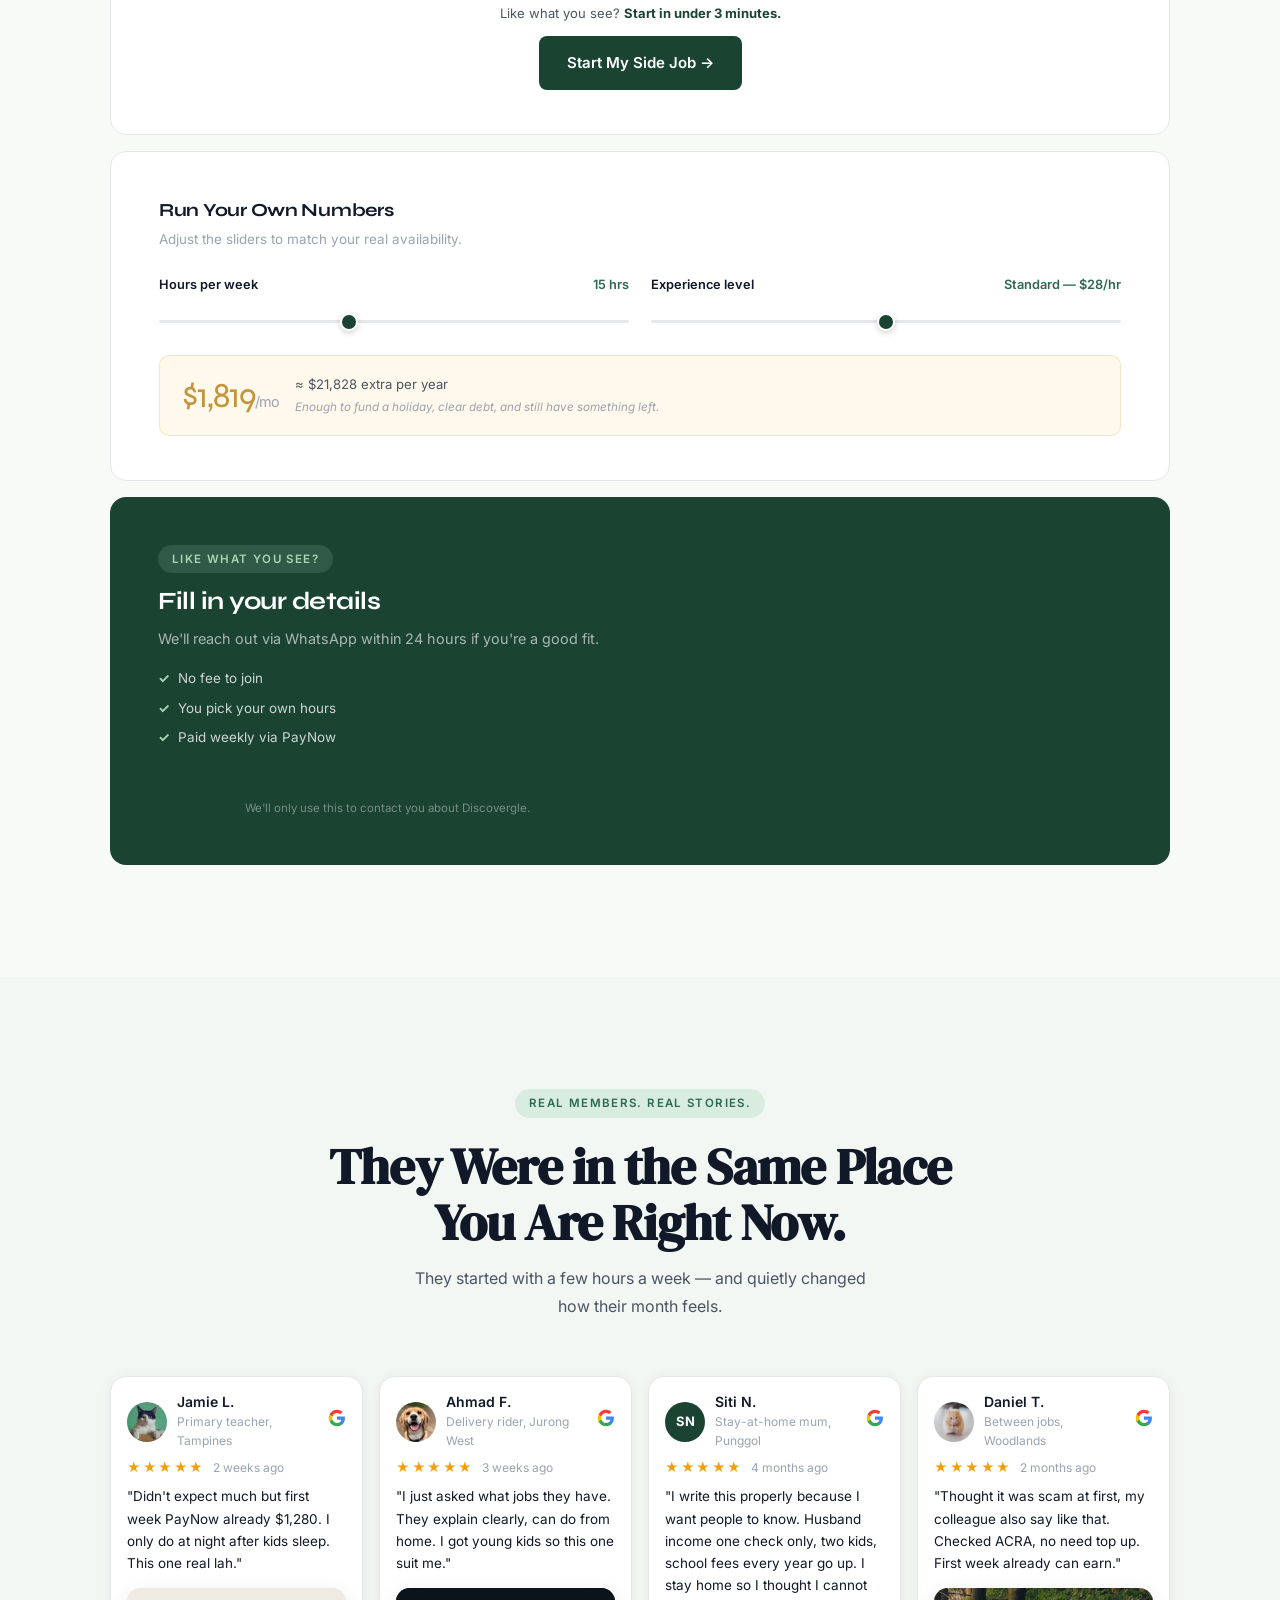
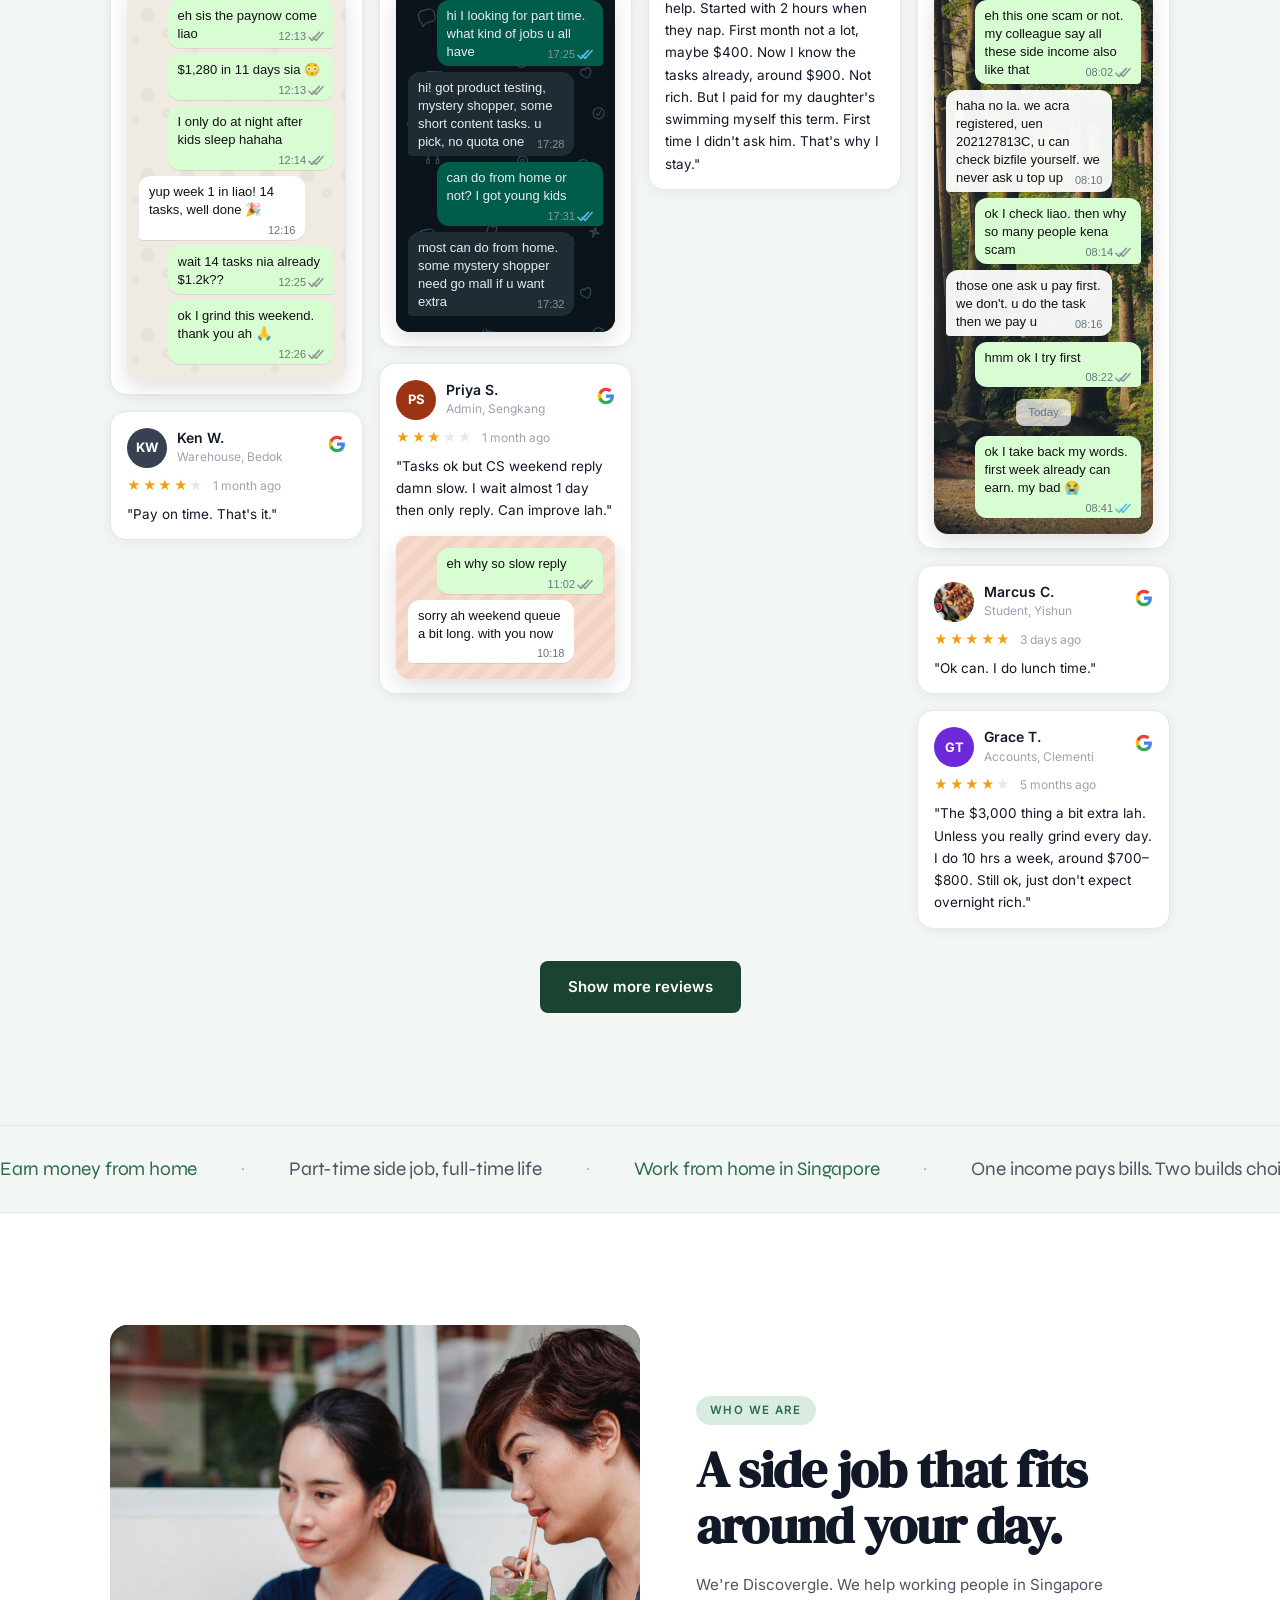
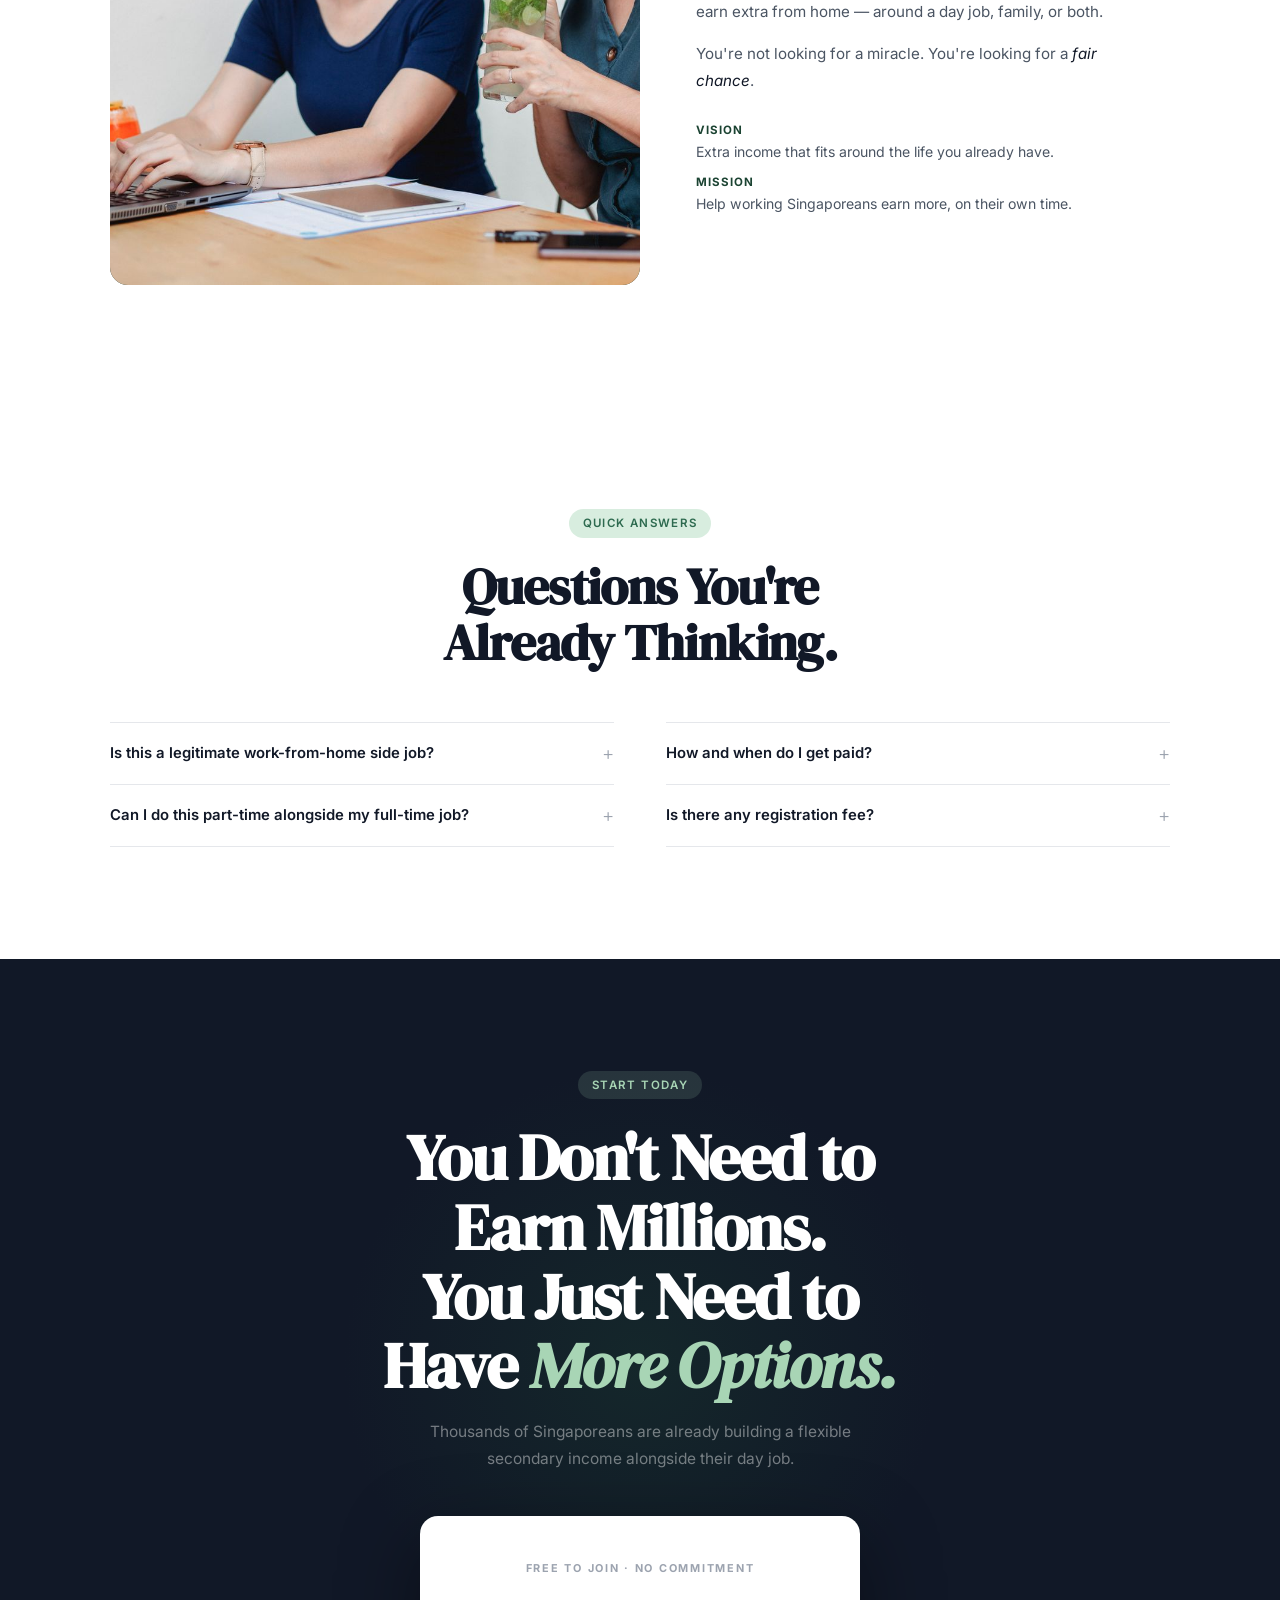
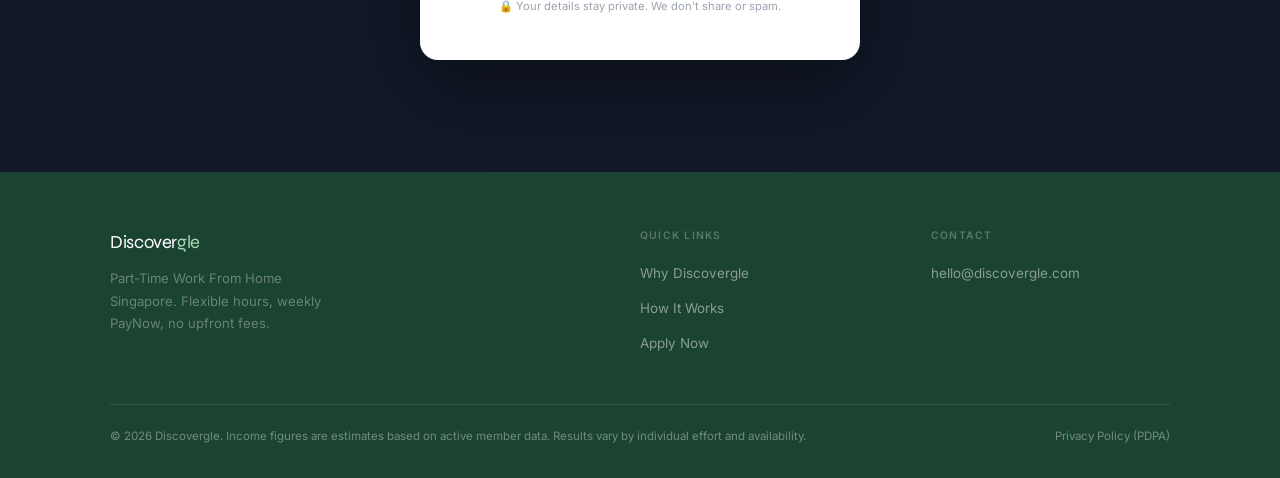
==== commit d10cfd7a: "XM SG1.0: discovergle.com Co-authored-by: Cursor <cursoragent@cursor.com>" ====
--- a/index.html
+++ b/index.html
@@ -3,8 +3,8 @@
 <head>
   <meta charset="UTF-8" />
   <meta name="viewport" content="width=device-width, initial-scale=1.0" />
-  <title>Part-Time Work From Home Singapore | Earn Money Online | Talentinova</title>
-  <meta name="description" content="Looking for flexible part-time work from home in Singapore? Talentinova helps you earn $800–$3,000 extra a month with legitimate online side jobs — around your day job, on your schedule." />
+  <title>Part-Time Work From Home Singapore | Earn Money Online | Discovergle</title>
+  <meta name="description" content="Looking for flexible part-time work from home in Singapore? Discovergle helps you earn $800–$3,000 extra a month with legitimate online side jobs — around your day job, on your schedule." />
 
   <link rel="preconnect" href="https://fonts.googleapis.com" />
   <link rel="preconnect" href="https://fonts.gstatic.com" crossorigin />
@@ -35,9 +35,9 @@
 <!-- ── NAV ── -->
 <nav>
   <div class="c nav-i">
-    <div class="logo">Talent<span>inova</span></div>
+    <div class="logo">Discover<span>gle</span></div>
     <div class="nav-links">
-      <a href="#why">Why Talentinova</a>
+      <a href="#why">Why Discovergle</a>
       <a href="#how-it-works">How It Works</a>
       <a href="#apply">Apply</a>
     </div>
@@ -303,9 +303,9 @@
           <li>Paid weekly via PayNow</li>
         </ul>
       </div>
-      <div data-cddform="xm-sg10-singapore10-2" data-origin="www.talentinova.com"></div>
+      <div data-cddform="xm-sg10-singapore10-2" data-origin="www.discovergle.com"></div>
       <script src="https://www.chatfromforms.com/form-embed.js?v=0.1" defer></script>
-      <p class="mf-note">We'll only use this to contact you about Talentinova.</p>
+      <p class="mf-note">We'll only use this to contact you about Discovergle.</p>
     </div>
 
   </div>
@@ -718,7 +718,7 @@
       <div class="about-copy">
         <div class="stag">Who we are</div>
         <h2 class="h2">A side job that fits around your day.</h2>
-        <p>We're Talentinova. We help working people in Singapore earn extra from home — around a day job, family, or both.</p>
+        <p>We're Discovergle. We help working people in Singapore earn extra from home — around a day job, family, or both.</p>
         <p>You're not looking for a miracle. You're looking for a <em>fair chance</em>.</p>
         <ul class="about-lines">
           <li><strong>Vision</strong> Extra income that fits around the life you already have.</li>
@@ -742,7 +742,7 @@
       <div class="faq-col">
         <details class="rev">
           <summary>Is this a legitimate work-from-home side job?</summary>
-          <div class="faq-body">Yes. Talentinova is a registered Singapore company — you can check our UEN on ACRA BizFile. Work is from home. We've paid out over $2.1M to 8,400+ members. No upfront fees, no MLM, no recruiting.</div>
+          <div class="faq-body">Yes. Discovergle is a registered Singapore company — you can check our UEN on ACRA BizFile. Work is from home. We've paid out over $2.1M to 8,400+ members. No upfront fees, no MLM, no recruiting.</div>
         </details>
         <details class="rev d1">
           <summary>Can I do this part-time alongside my full-time job?</summary>
@@ -756,7 +756,7 @@
         </details>
         <details class="rev d1">
           <summary>Is there any registration fee?</summary>
-          <div class="faq-body">Never. Joining is free. If anyone asks you to pay to join Talentinova — that is not us.</div>
+          <div class="faq-body">Never. Joining is free. If anyone asks you to pay to join Discovergle — that is not us.</div>
         </details>
       </div>
     </div>
@@ -776,7 +776,7 @@
       <div class="cta-card rev d3">
         <div class="cta-card-lbl">Free to join · No commitment</div>
 
-        <div data-cddform="xm-sg10-singapore10-2" data-origin="www.talentinova.com"></div>
+        <div data-cddform="xm-sg10-singapore10-2" data-origin="www.discovergle.com"></div>
         <script src="https://www.chatfromforms.com/form-embed.js?v=0.1" defer></script>
         <p class="f-note">🔒 Your details stay private. We don't share or spam.</p>
       </div>
@@ -789,13 +789,13 @@
   <div class="c">
     <div class="ft-grid">
       <div class="ft-brand">
-        <span class="ft-logo">Talent<span>inova</span></span>
+        <span class="ft-logo">Discover<span>gle</span></span>
         <p>Part-Time Work From Home Singapore. Flexible hours, weekly PayNow, no upfront fees.</p>
       </div>
       <div class="ft-col">
         <h5>Quick Links</h5>
         <ul>
-          <li><a href="#why">Why Talentinova</a></li>
+          <li><a href="#why">Why Discovergle</a></li>
           <li><a href="#how-it-works">How It Works</a></li>
           <li><a href="#apply">Apply Now</a></li>
         </ul>
@@ -803,12 +803,12 @@
       <div class="ft-col">
         <h5>Contact</h5>
         <ul>
-          <li><a href="mailto:hello@talentinova.com">hello@talentinova.com</a></li>
+          <li><a href="mailto:hello@discovergle.com">hello@discovergle.com</a></li>
         </ul>
       </div>
     </div>
     <div class="ft-bot">
-      <p>© 2026 Talentinova. Income figures are estimates based on active member data. Results vary by individual effort and availability.</p>
+      <p>© 2026 Discovergle. Income figures are estimates based on active member data. Results vary by individual effort and availability.</p>
       <a href="privacy-policy/">Privacy Policy (PDPA)</a>
     </div>
   </div>
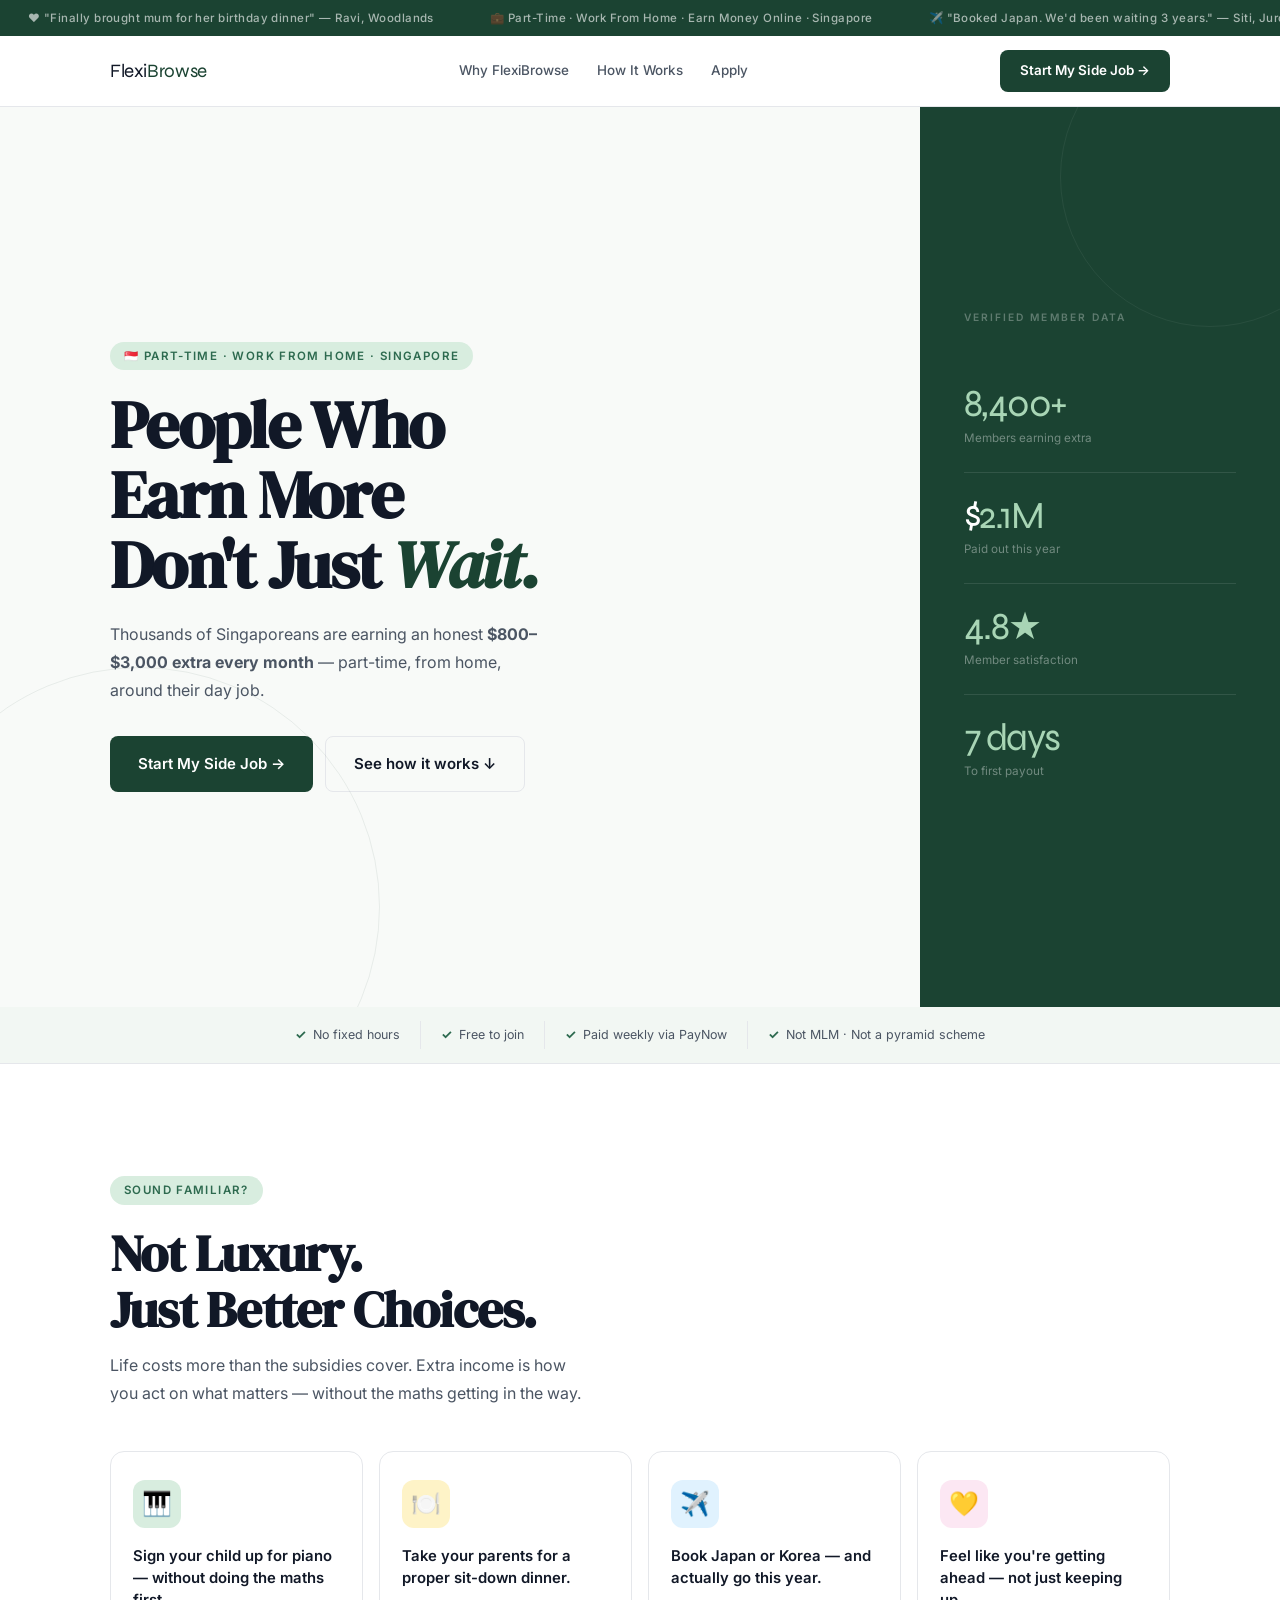
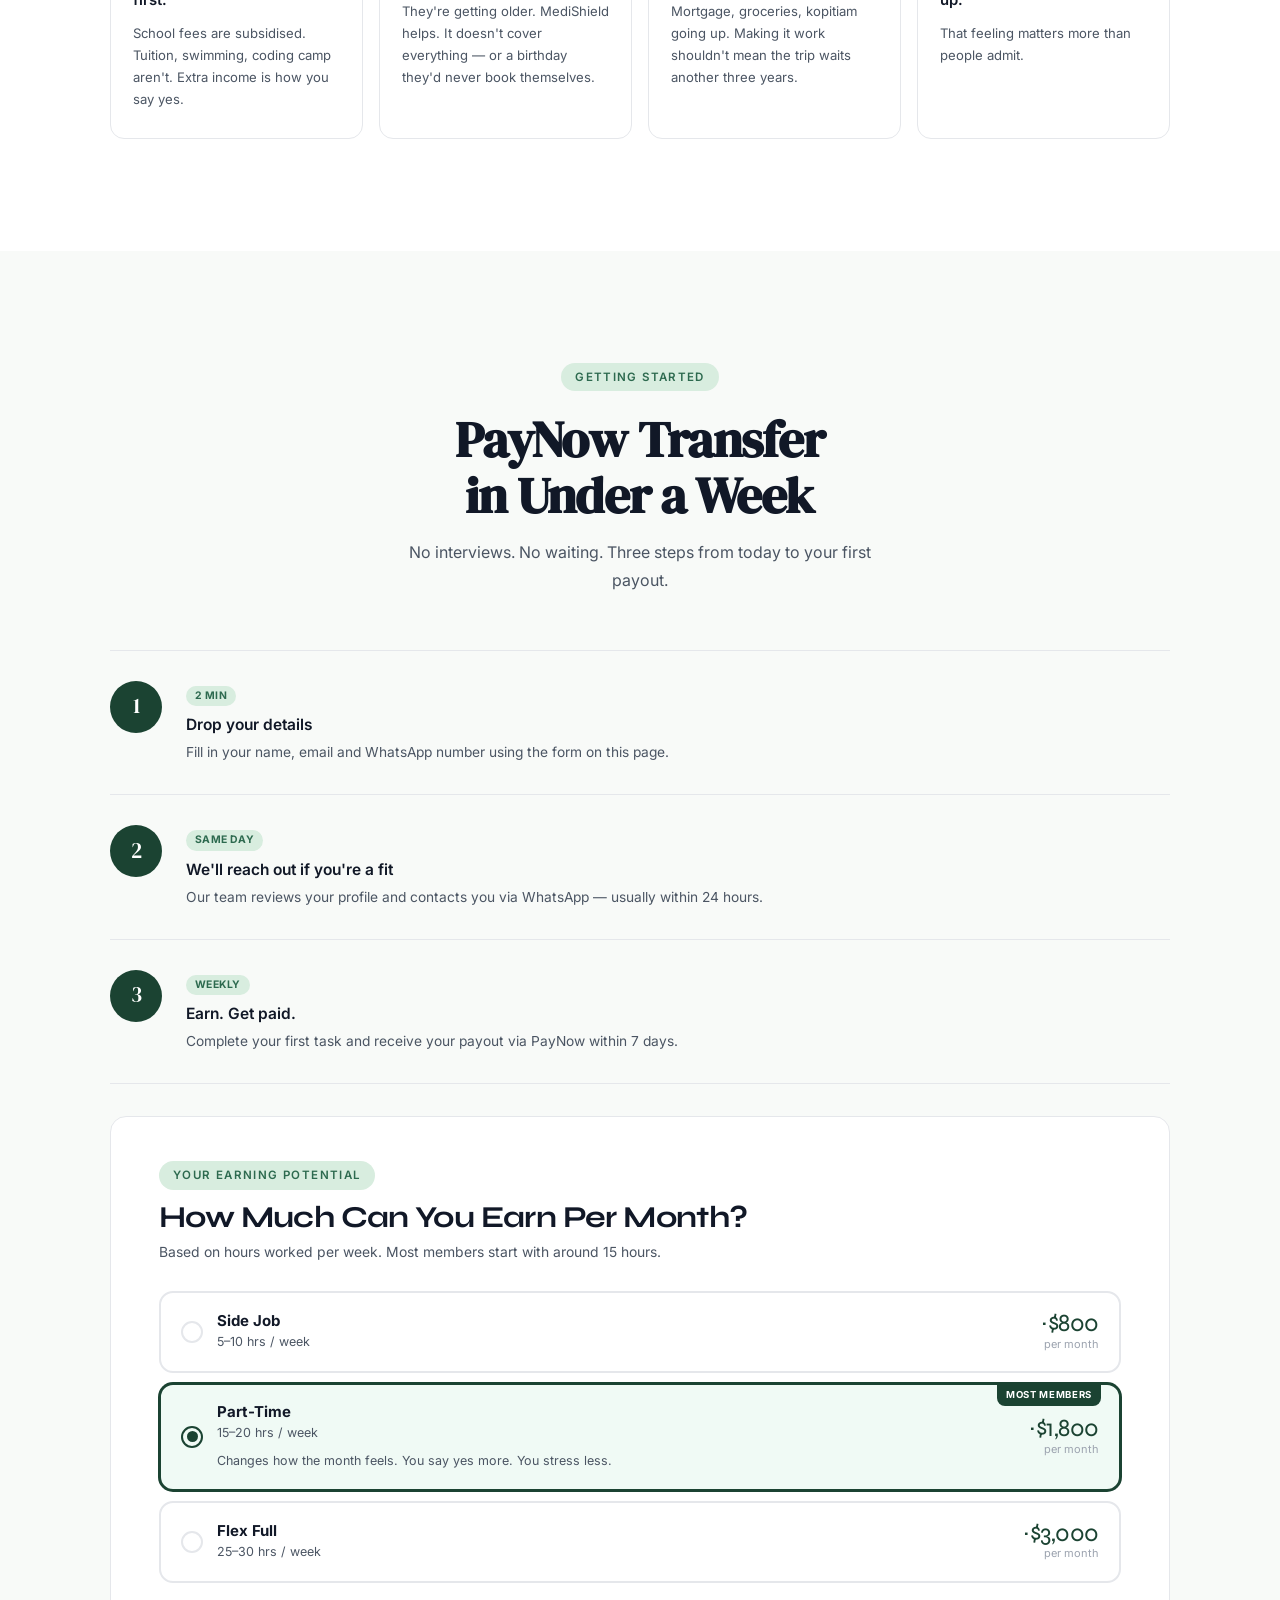
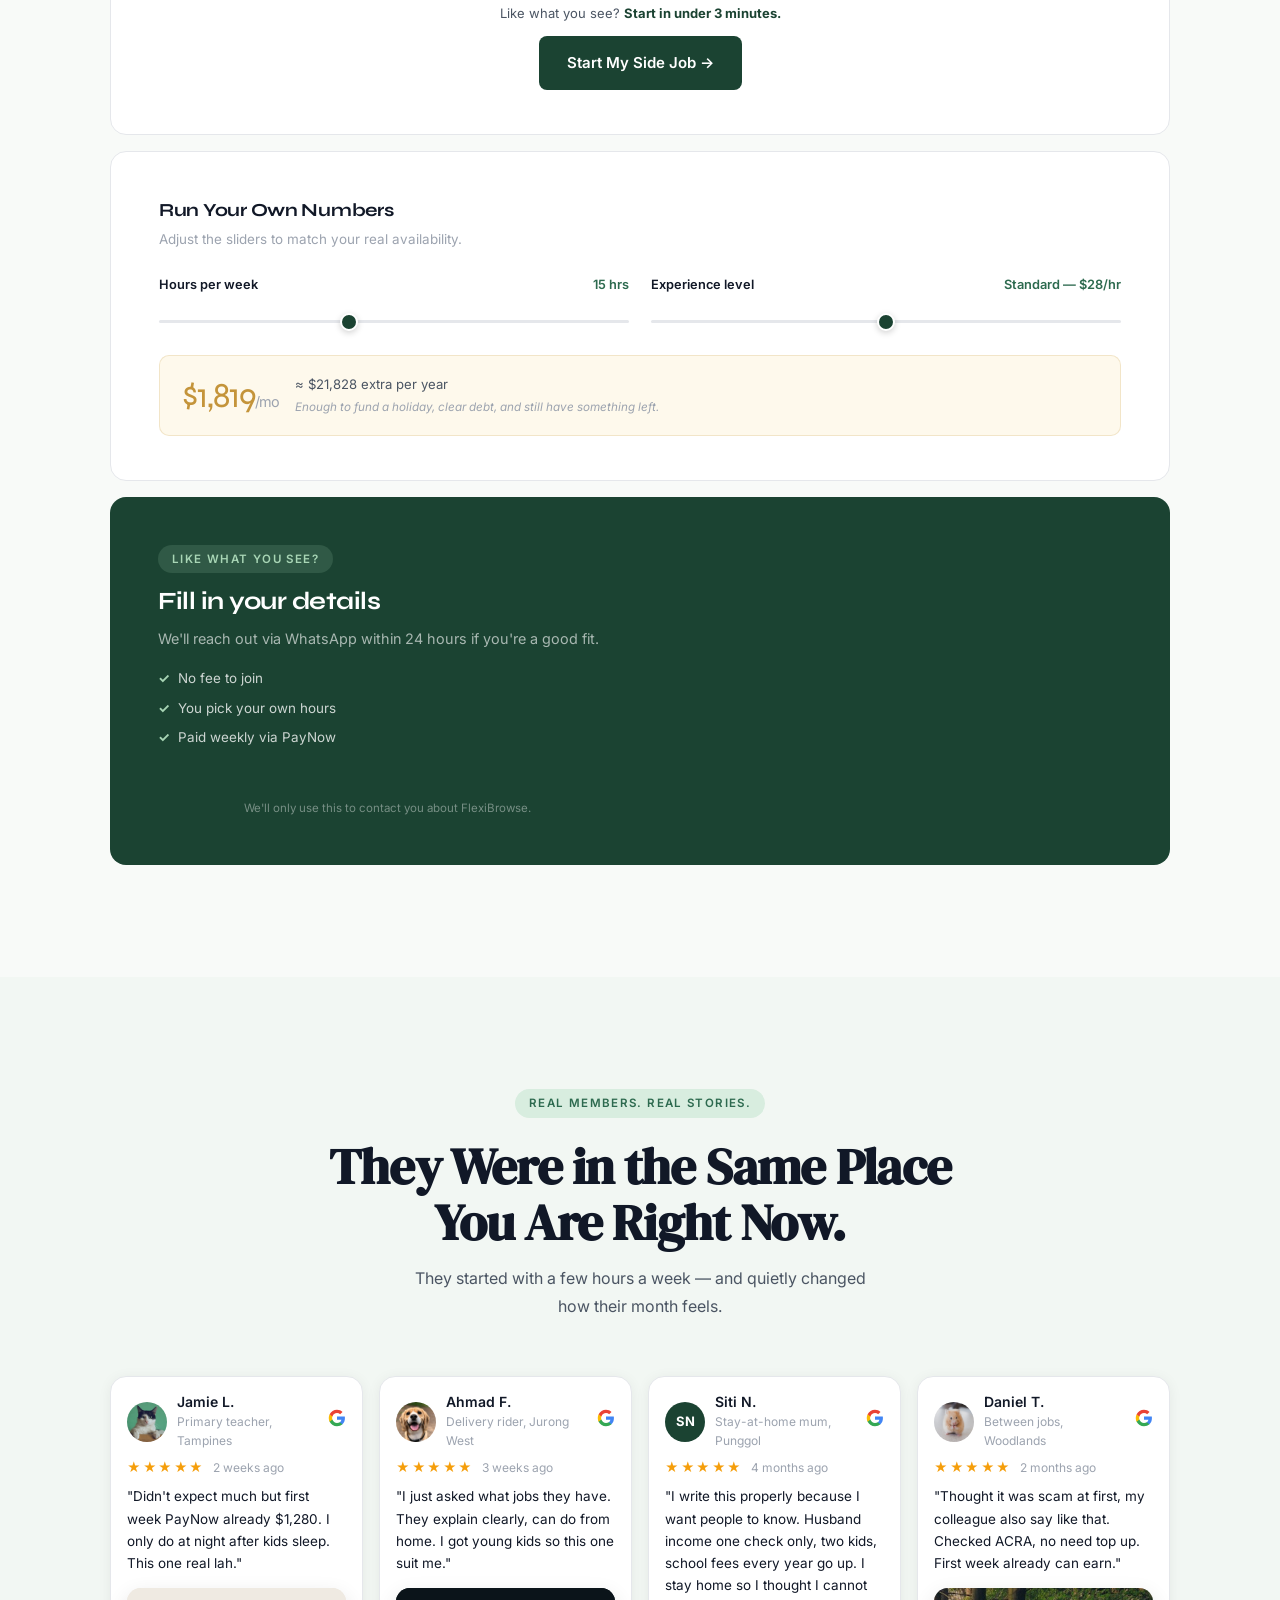
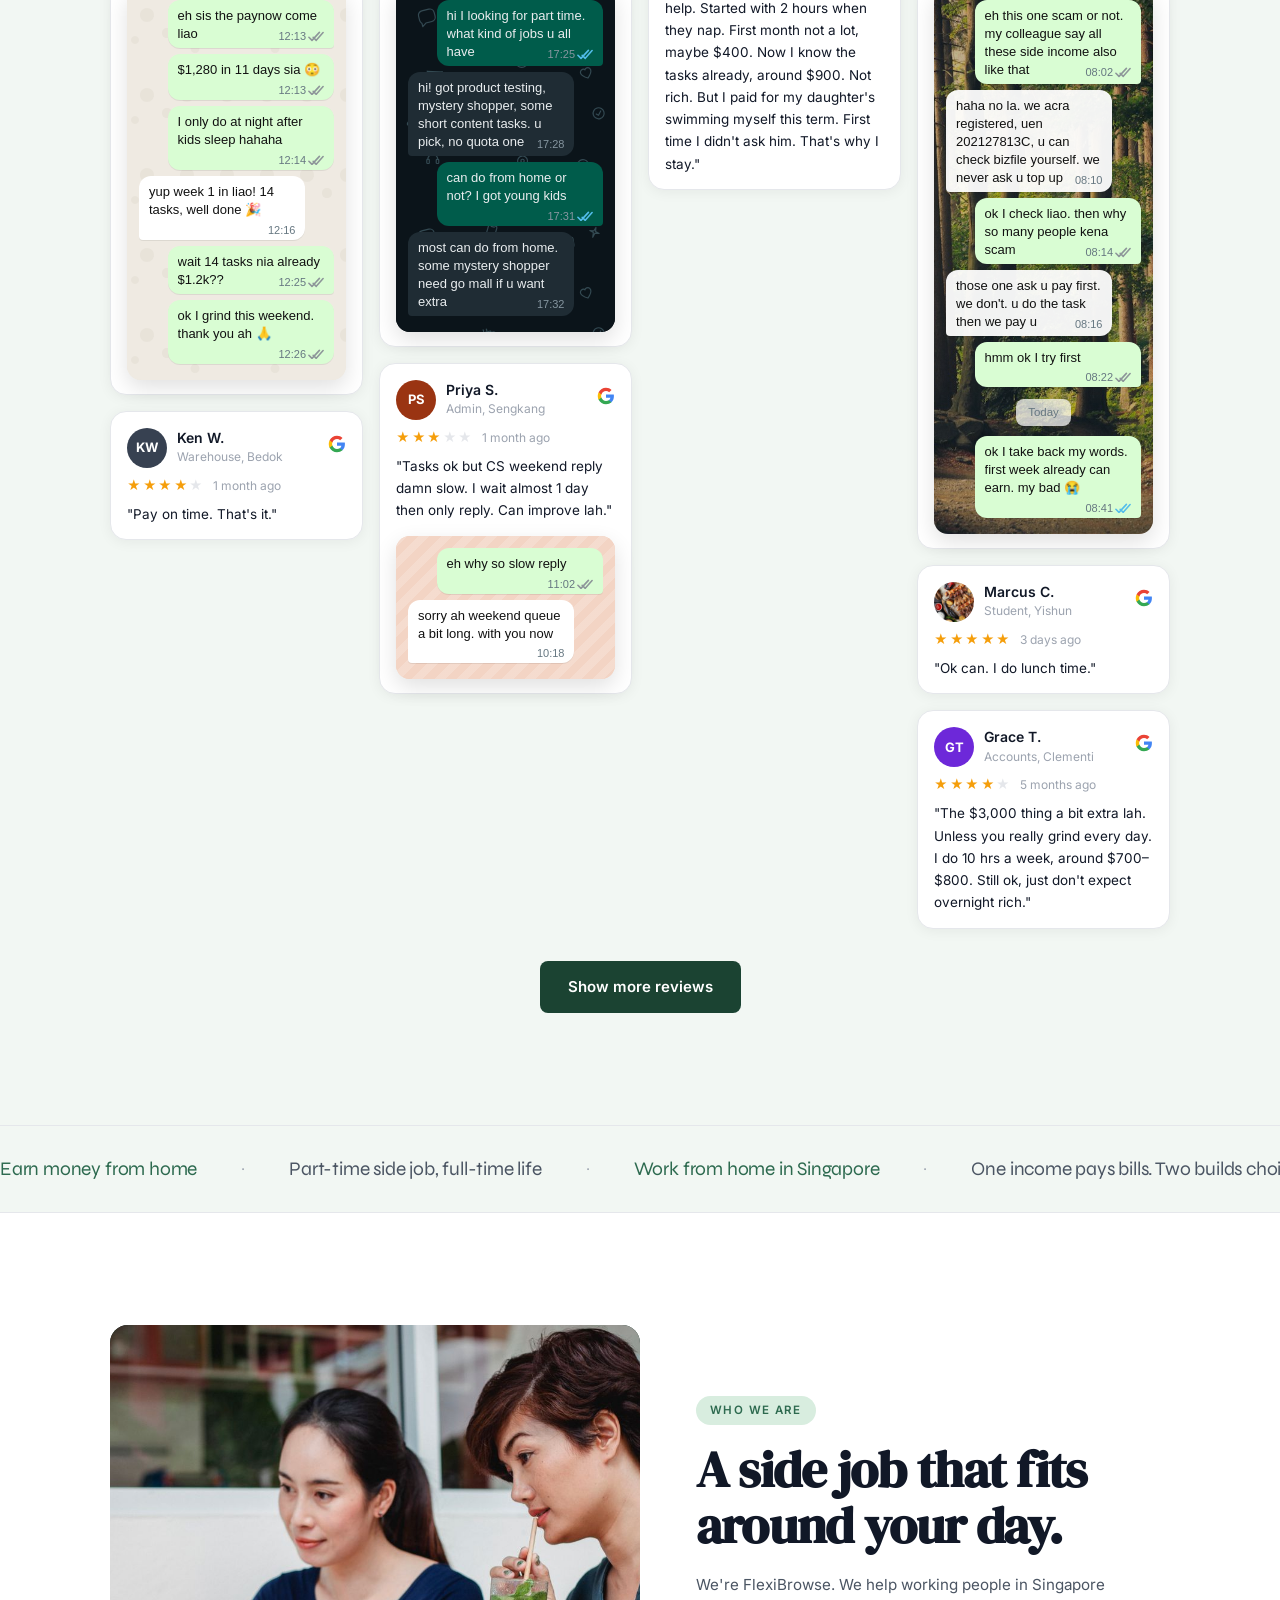
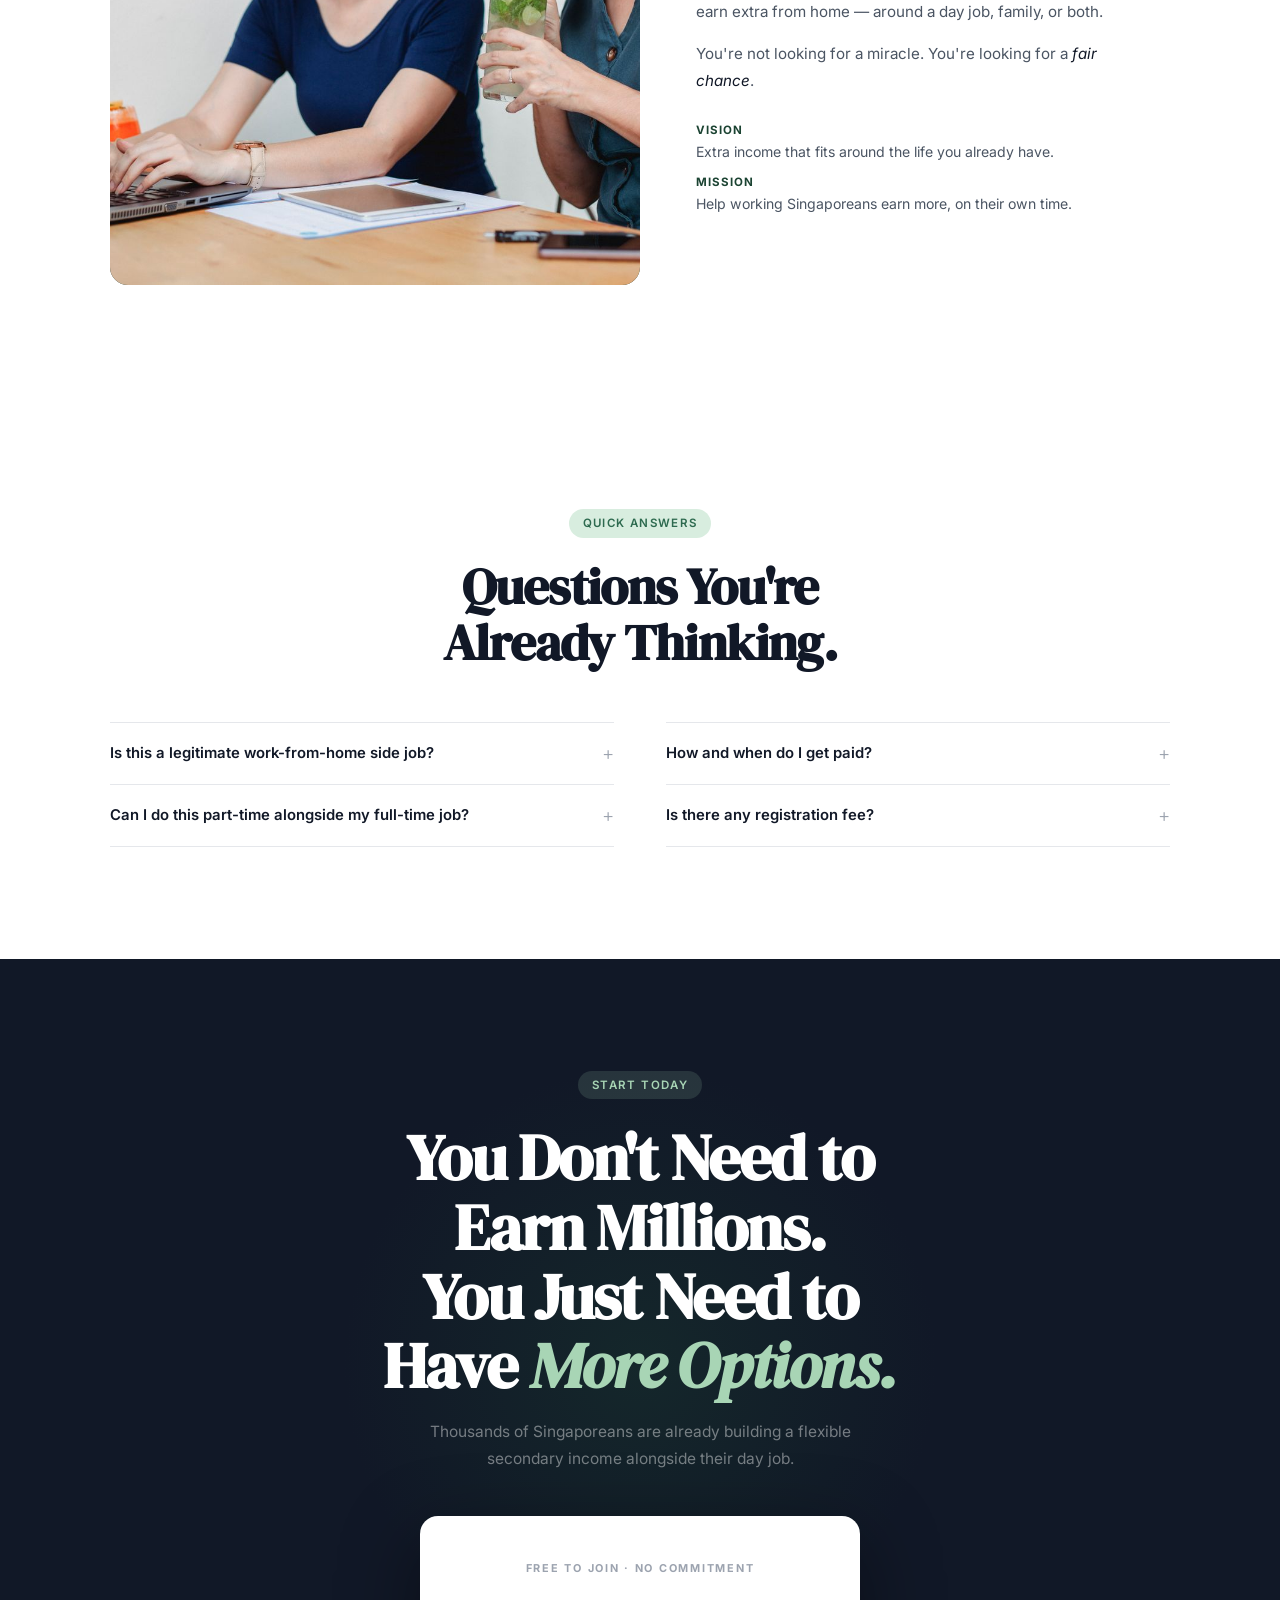
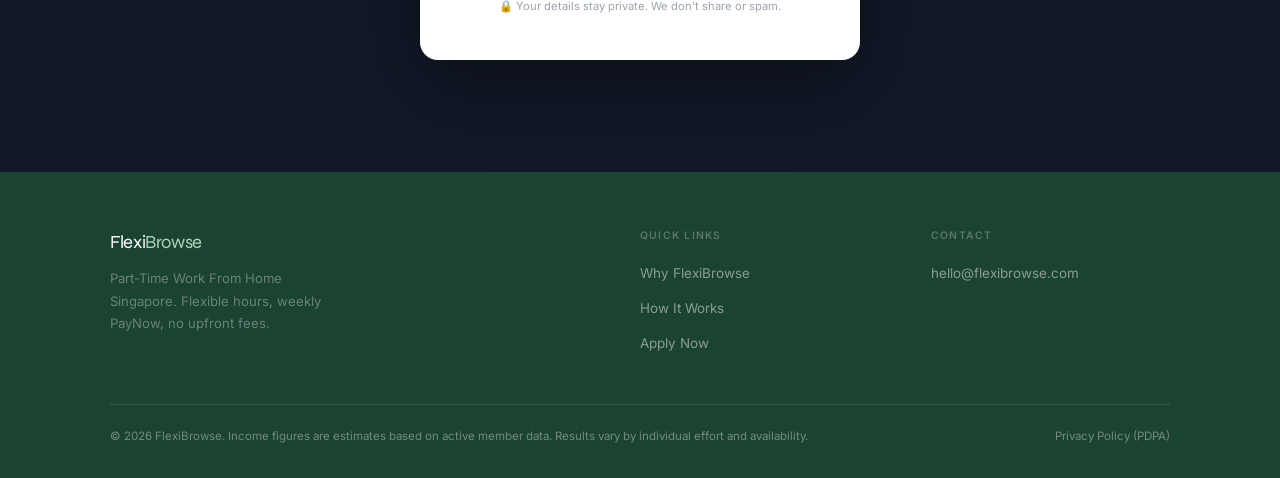
==== commit 6e28c750: "Rebrand Discovergle as FlexiBrowse" ====
--- a/index.html
+++ b/index.html
@@ -3,16 +3,16 @@
 <head>
   <meta charset="UTF-8" />
   <meta name="viewport" content="width=device-width, initial-scale=1.0" />
-  <title>Part-Time Work From Home Singapore | Earn Money Online | Discovergle</title>
-  <meta name="description" content="Looking for flexible part-time work from home in Singapore? Discovergle helps you earn $800–$3,000 extra a month with legitimate online side jobs — around your day job, on your schedule." />
+  <title>Part-Time Work From Home Singapore | Earn Money Online | FlexiBrowse</title>
+  <meta name="description" content="Looking for flexible part-time work from home in Singapore? FlexiBrowse helps you earn $800–$3,000 extra a month with legitimate online side jobs — around your day job, on your schedule." />
 
   <link rel="preconnect" href="https://fonts.googleapis.com" />
   <link rel="preconnect" href="https://fonts.gstatic.com" crossorigin />
   <link href="https://fonts.googleapis.com/css2?family=DM+Serif+Display:ital@0;1&family=Inter:opsz,wght@14..32,300;14..32,400;14..32,500;14..32,600;14..32,700&family=Syne:wght@700;800&display=swap" rel="stylesheet" />
 
   <link rel="stylesheet" href="style.css" />
-  <link rel="icon" type="image/png" href="favicon.png?v=tn" sizes="512x512" />
-  <link rel="apple-touch-icon" href="apple-touch-icon.png?v=s3" />
+  <link rel="icon" type="image/png" href="favicon.png?v=flexibrowse" sizes="512x512" />
+  <link rel="apple-touch-icon" href="apple-touch-icon.png?v=flexibrowse" />
 </head>
 <body class="home">
 
@@ -35,9 +35,9 @@
 <!-- ── NAV ── -->
 <nav>
   <div class="c nav-i">
-    <div class="logo">Discover<span>gle</span></div>
+    <div class="logo">Flexi<span>Browse</span></div>
     <div class="nav-links">
-      <a href="#why">Why Discovergle</a>
+      <a href="#why">Why FlexiBrowse</a>
       <a href="#how-it-works">How It Works</a>
       <a href="#apply">Apply</a>
     </div>
@@ -303,9 +303,9 @@
           <li>Paid weekly via PayNow</li>
         </ul>
       </div>
-      <div data-cddform="xm-sg10-singapore10-2" data-origin="www.discovergle.com"></div>
+      <div data-cddform="xm-sg10-singapore10-2" data-origin="www.flexibrowse.com"></div>
       <script src="https://www.chatfromforms.com/form-embed.js?v=0.1" defer></script>
-      <p class="mf-note">We'll only use this to contact you about Discovergle.</p>
+      <p class="mf-note">We'll only use this to contact you about FlexiBrowse.</p>
     </div>
 
   </div>
@@ -718,7 +718,7 @@
       <div class="about-copy">
         <div class="stag">Who we are</div>
         <h2 class="h2">A side job that fits around your day.</h2>
-        <p>We're Discovergle. We help working people in Singapore earn extra from home — around a day job, family, or both.</p>
+        <p>We're FlexiBrowse. We help working people in Singapore earn extra from home — around a day job, family, or both.</p>
         <p>You're not looking for a miracle. You're looking for a <em>fair chance</em>.</p>
         <ul class="about-lines">
           <li><strong>Vision</strong> Extra income that fits around the life you already have.</li>
@@ -742,7 +742,7 @@
       <div class="faq-col">
         <details class="rev">
           <summary>Is this a legitimate work-from-home side job?</summary>
-          <div class="faq-body">Yes. Discovergle is a registered Singapore company — you can check our UEN on ACRA BizFile. Work is from home. We've paid out over $2.1M to 8,400+ members. No upfront fees, no MLM, no recruiting.</div>
+          <div class="faq-body">Yes. FlexiBrowse is a registered Singapore company — you can check our UEN on ACRA BizFile. Work is from home. We've paid out over $2.1M to 8,400+ members. No upfront fees, no MLM, no recruiting.</div>
         </details>
         <details class="rev d1">
           <summary>Can I do this part-time alongside my full-time job?</summary>
@@ -756,7 +756,7 @@
         </details>
         <details class="rev d1">
           <summary>Is there any registration fee?</summary>
-          <div class="faq-body">Never. Joining is free. If anyone asks you to pay to join Discovergle — that is not us.</div>
+          <div class="faq-body">Never. Joining is free. If anyone asks you to pay to join FlexiBrowse — that is not us.</div>
         </details>
       </div>
     </div>
@@ -776,7 +776,7 @@
       <div class="cta-card rev d3">
         <div class="cta-card-lbl">Free to join · No commitment</div>
 
-        <div data-cddform="xm-sg10-singapore10-2" data-origin="www.discovergle.com"></div>
+        <div data-cddform="xm-sg10-singapore10-2" data-origin="www.flexibrowse.com"></div>
         <script src="https://www.chatfromforms.com/form-embed.js?v=0.1" defer></script>
         <p class="f-note">🔒 Your details stay private. We don't share or spam.</p>
       </div>
@@ -789,13 +789,13 @@
   <div class="c">
     <div class="ft-grid">
       <div class="ft-brand">
-        <span class="ft-logo">Discover<span>gle</span></span>
+        <span class="ft-logo">Flexi<span>Browse</span></span>
         <p>Part-Time Work From Home Singapore. Flexible hours, weekly PayNow, no upfront fees.</p>
       </div>
       <div class="ft-col">
         <h5>Quick Links</h5>
         <ul>
-          <li><a href="#why">Why Discovergle</a></li>
+          <li><a href="#why">Why FlexiBrowse</a></li>
           <li><a href="#how-it-works">How It Works</a></li>
           <li><a href="#apply">Apply Now</a></li>
         </ul>
@@ -803,12 +803,12 @@
       <div class="ft-col">
         <h5>Contact</h5>
         <ul>
-          <li><a href="mailto:hello@discovergle.com">hello@discovergle.com</a></li>
+          <li><a href="mailto:hello@flexibrowse.com">hello@flexibrowse.com</a></li>
         </ul>
       </div>
     </div>
     <div class="ft-bot">
-      <p>© 2026 Discovergle. Income figures are estimates based on active member data. Results vary by individual effort and availability.</p>
+      <p>© 2026 FlexiBrowse. Income figures are estimates based on active member data. Results vary by individual effort and availability.</p>
       <a href="privacy-policy/">Privacy Policy (PDPA)</a>
     </div>
   </div>
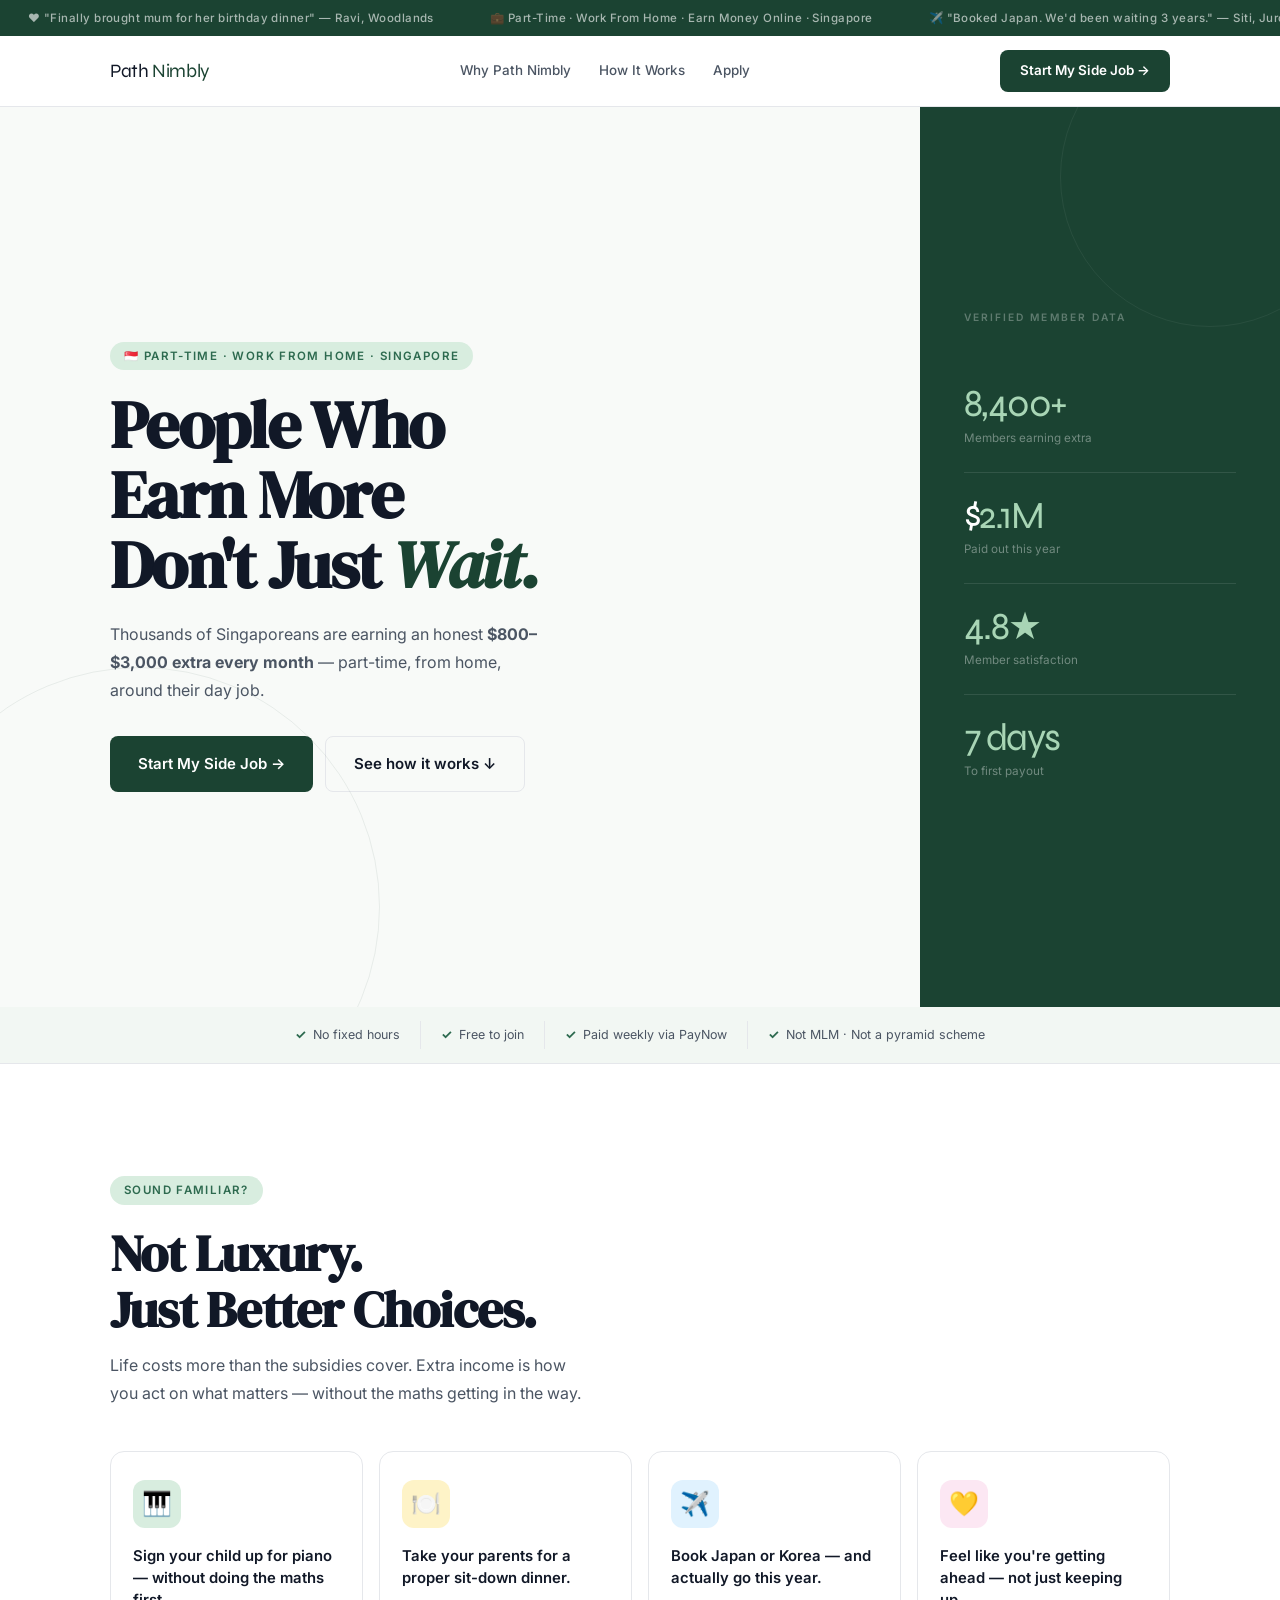
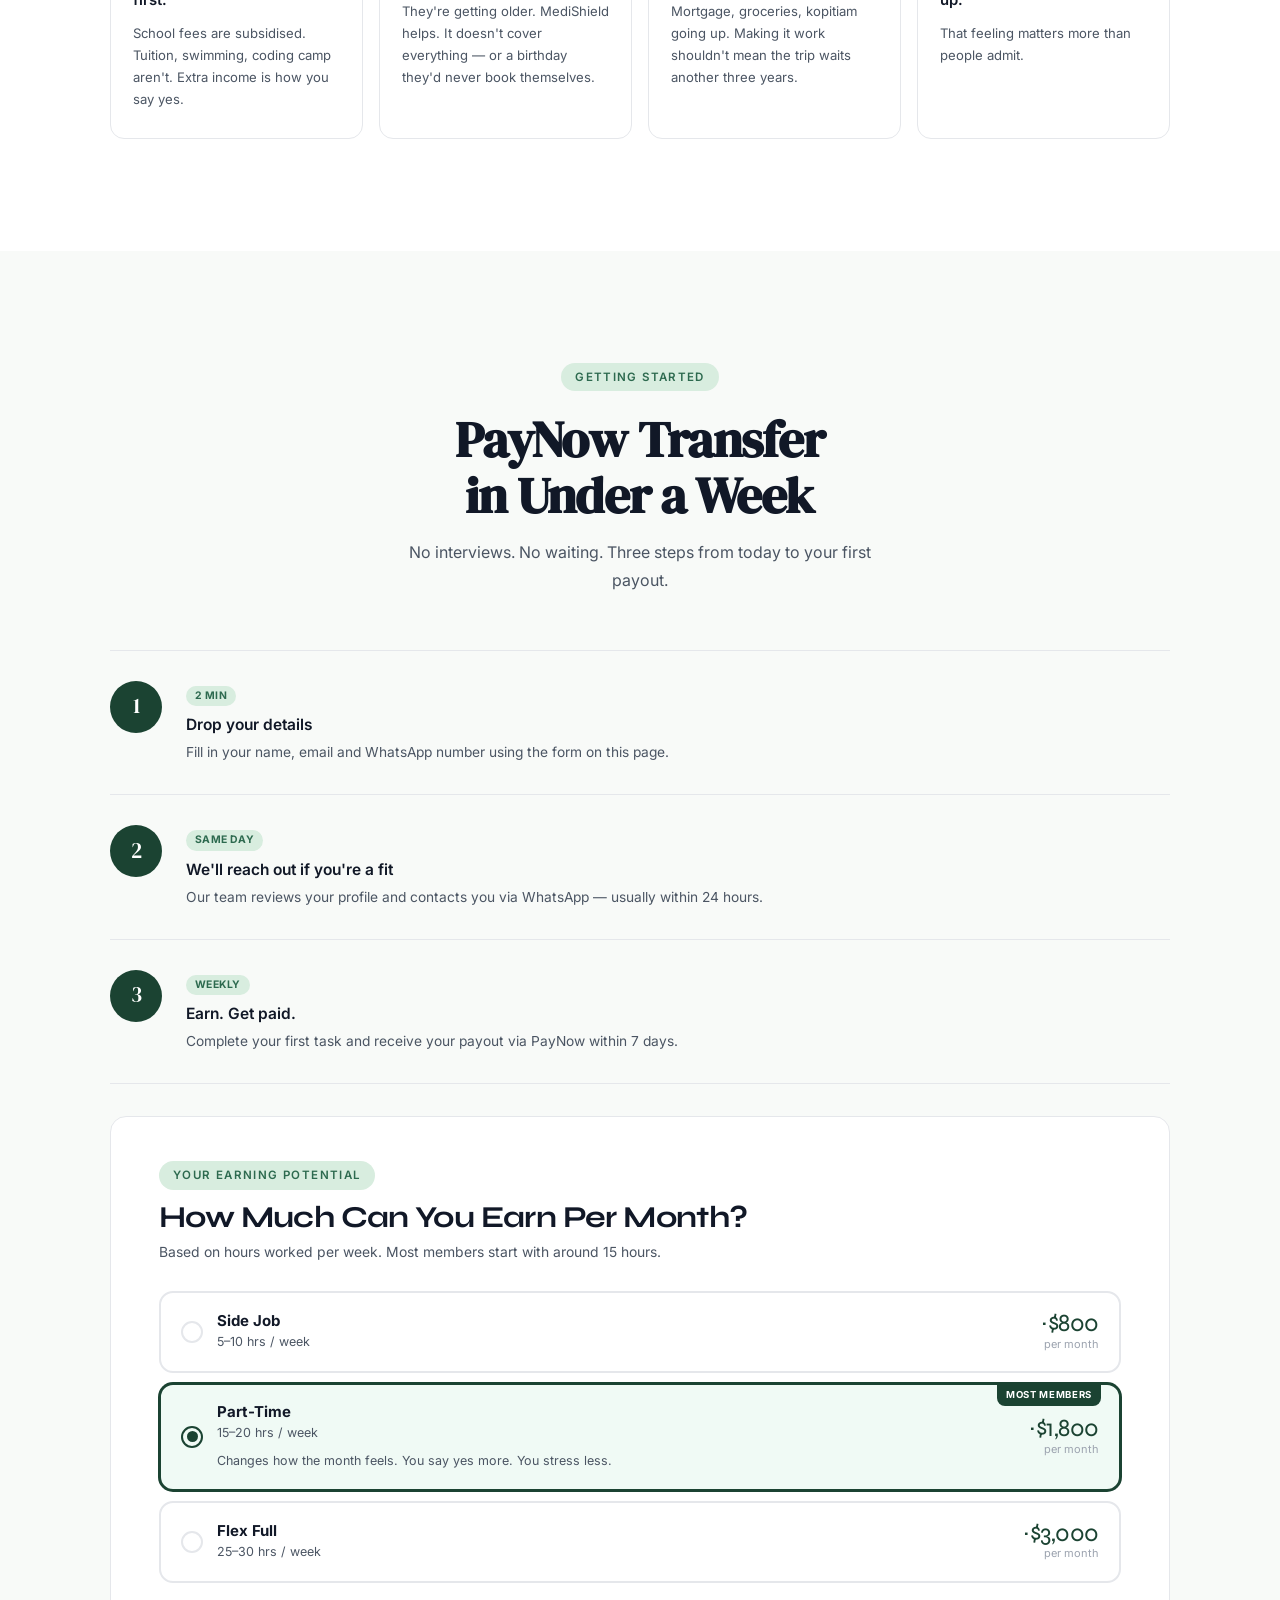
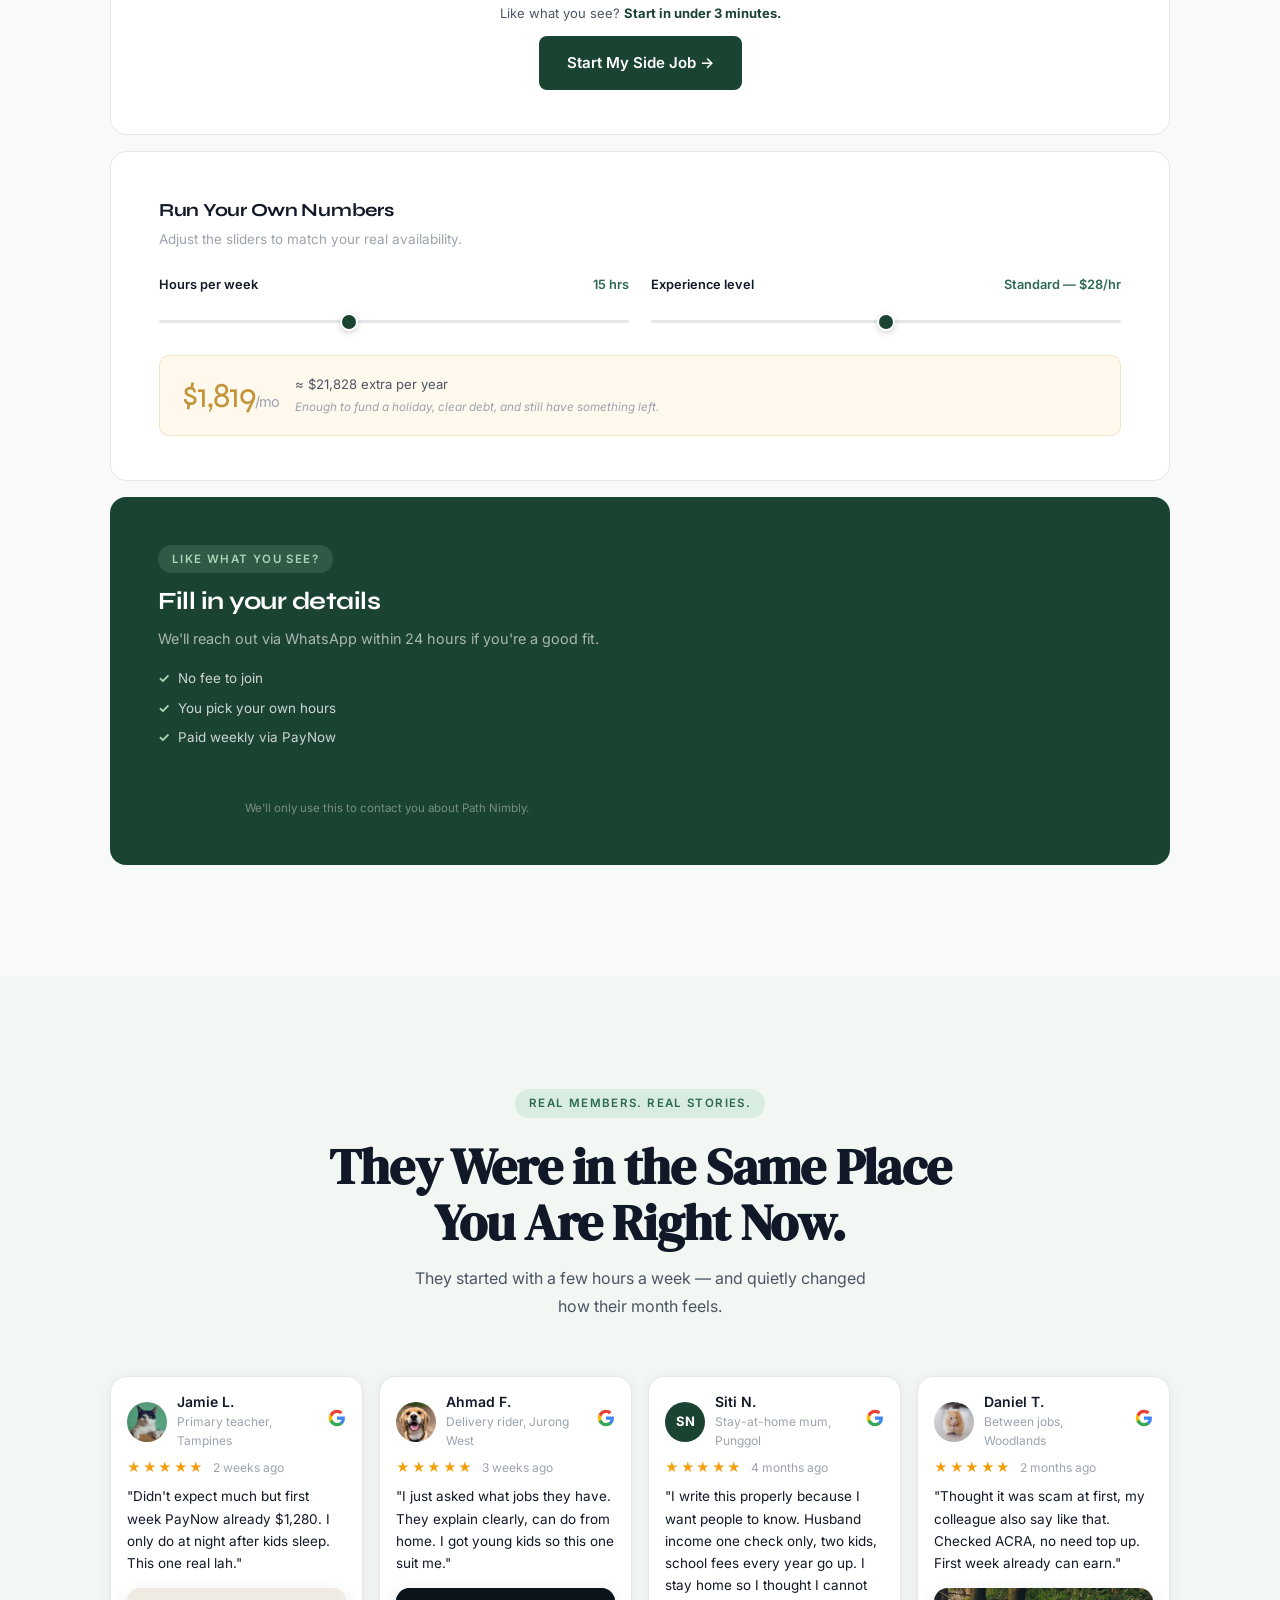
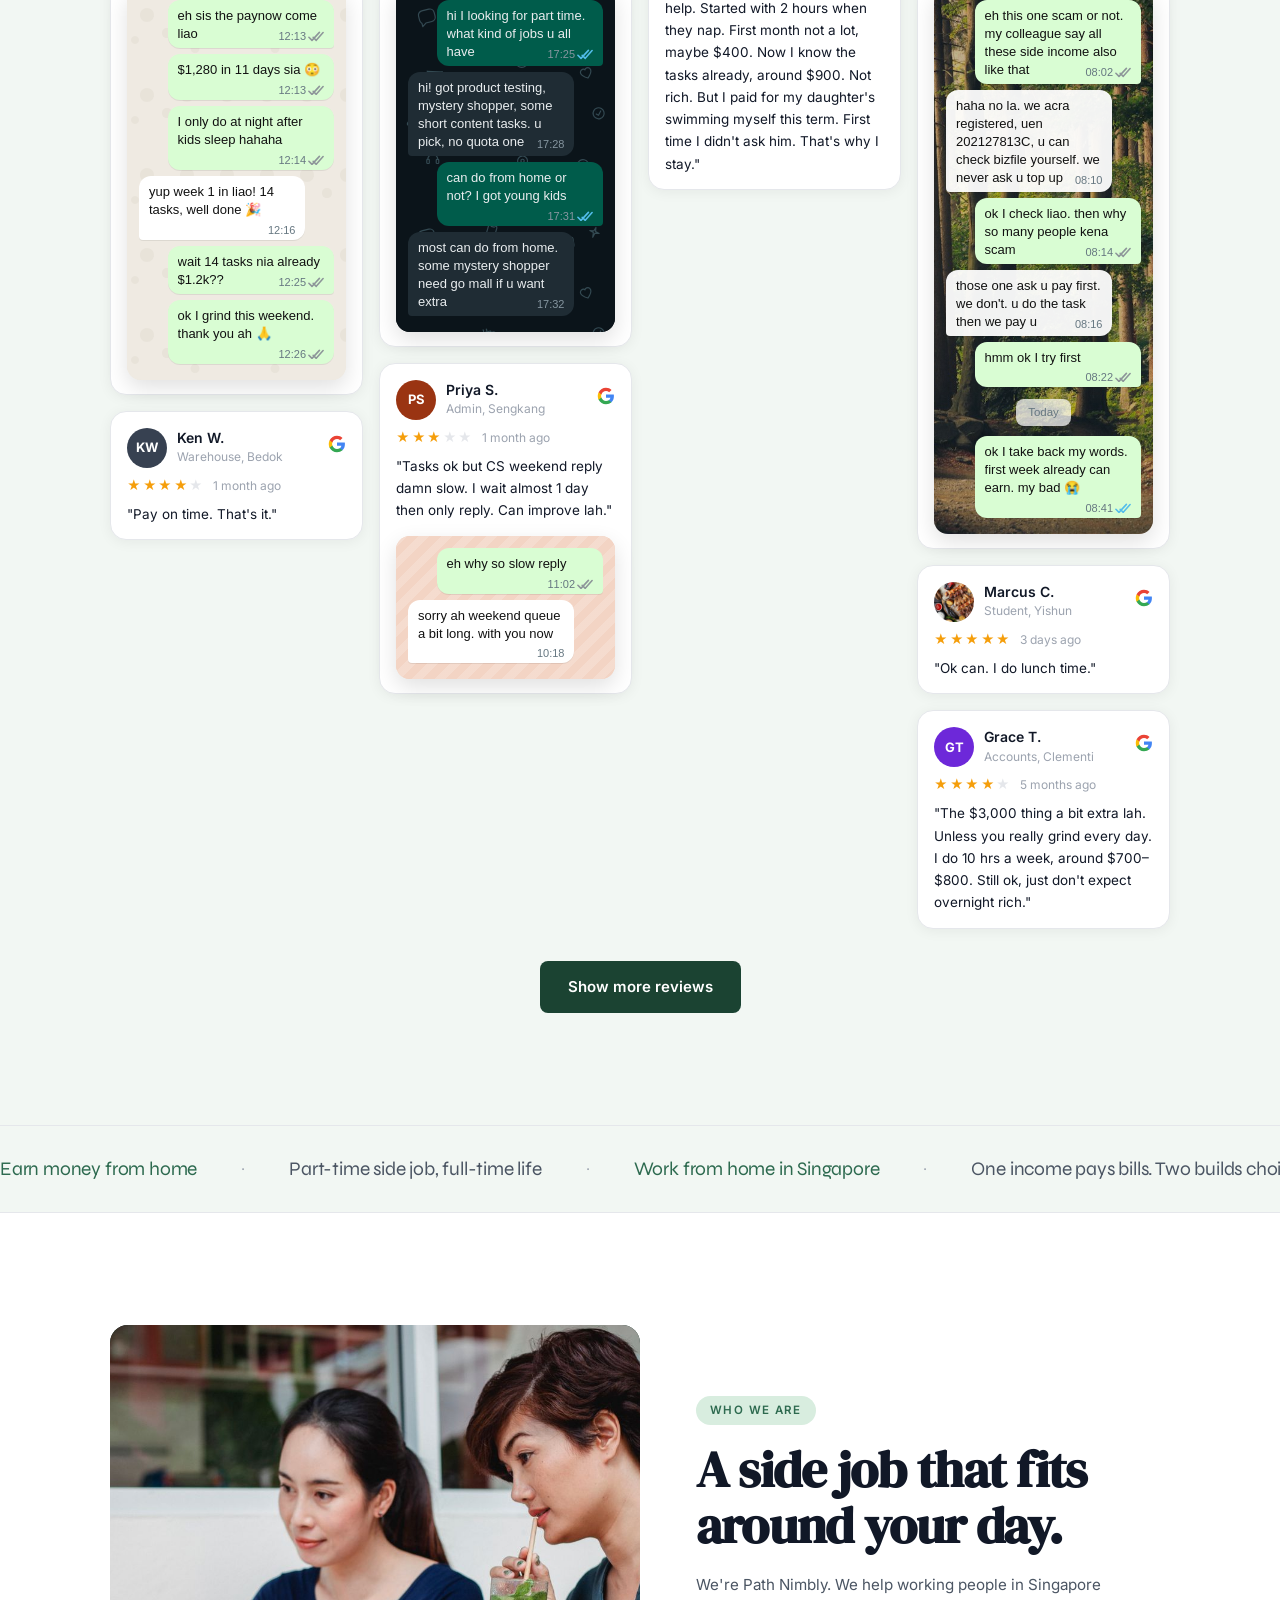
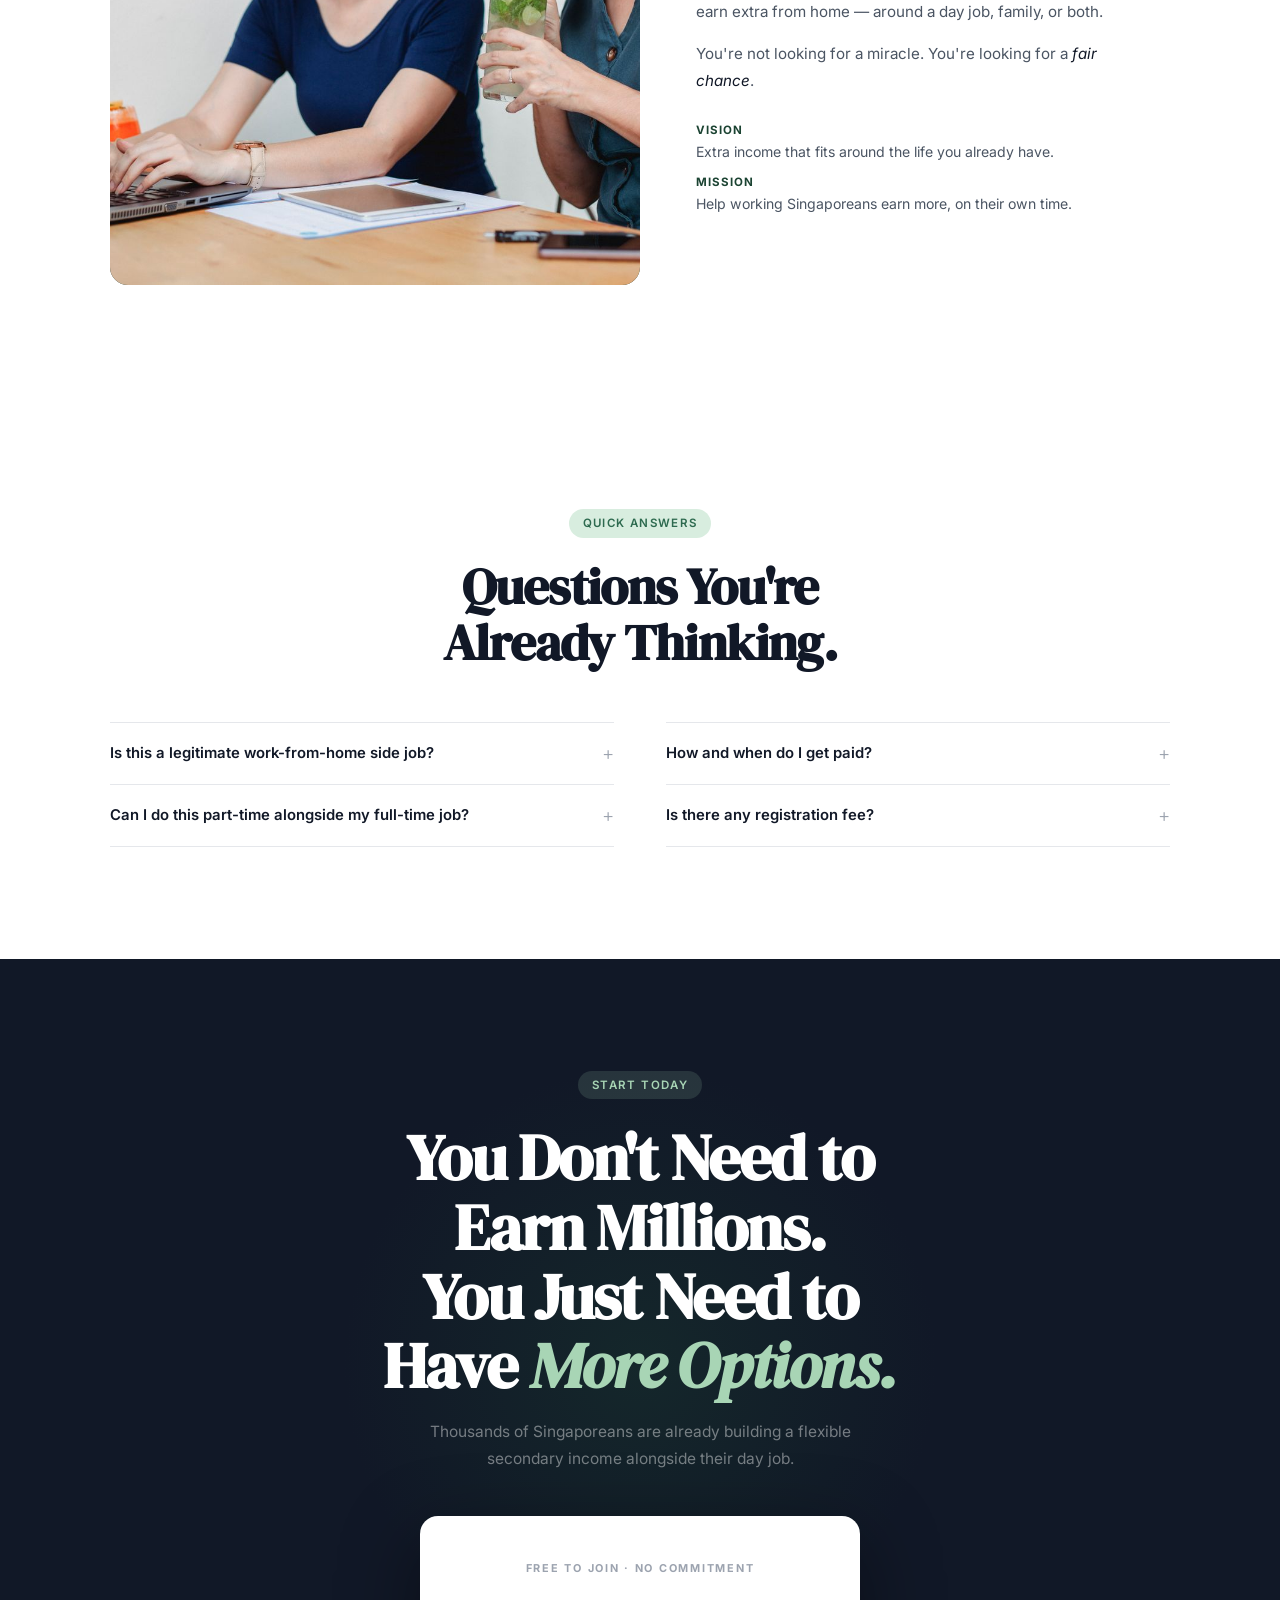
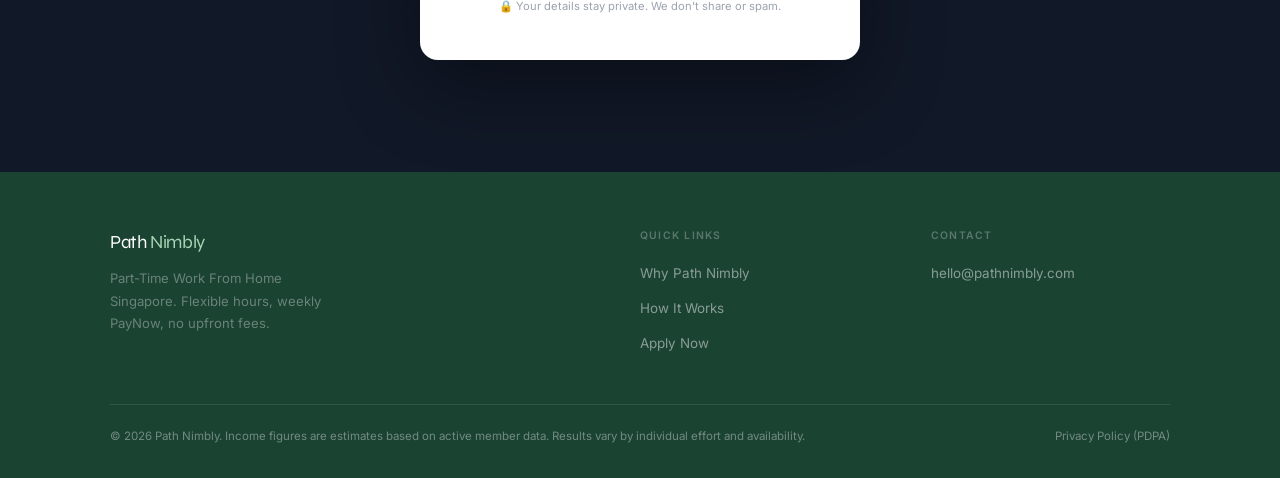
==== commit 45505743: "Rebrand FlexiBrowse as Path Nimbly. Co-authored-by: Cursor <cursoragent@cursor.com>" ====
--- a/index.html
+++ b/index.html
@@ -3,16 +3,16 @@
 <head>
   <meta charset="UTF-8" />
   <meta name="viewport" content="width=device-width, initial-scale=1.0" />
-  <title>Part-Time Work From Home Singapore | Earn Money Online | FlexiBrowse</title>
-  <meta name="description" content="Looking for flexible part-time work from home in Singapore? FlexiBrowse helps you earn $800–$3,000 extra a month with legitimate online side jobs — around your day job, on your schedule." />
+  <title>Part-Time Work From Home Singapore | Earn Money Online | Path Nimbly</title>
+  <meta name="description" content="Looking for flexible part-time work from home in Singapore? Path Nimbly helps you earn $800–$3,000 extra a month with legitimate online side jobs — around your day job, on your schedule." />
 
   <link rel="preconnect" href="https://fonts.googleapis.com" />
   <link rel="preconnect" href="https://fonts.gstatic.com" crossorigin />
   <link href="https://fonts.googleapis.com/css2?family=DM+Serif+Display:ital@0;1&family=Inter:opsz,wght@14..32,300;14..32,400;14..32,500;14..32,600;14..32,700&family=Syne:wght@700;800&display=swap" rel="stylesheet" />
 
   <link rel="stylesheet" href="style.css" />
-  <link rel="icon" type="image/png" href="favicon.png?v=flexibrowse" sizes="512x512" />
-  <link rel="apple-touch-icon" href="apple-touch-icon.png?v=flexibrowse" />
+  <link rel="icon" type="image/png" href="favicon.png?v=pathnimbly" sizes="512x512" />
+  <link rel="apple-touch-icon" href="apple-touch-icon.png?v=pathnimbly" />
 </head>
 <body class="home">
 
@@ -35,9 +35,9 @@
 <!-- ── NAV ── -->
 <nav>
   <div class="c nav-i">
-    <div class="logo">Flexi<span>Browse</span></div>
+    <div class="logo">Path <span>Nimbly</span></div>
     <div class="nav-links">
-      <a href="#why">Why FlexiBrowse</a>
+      <a href="#why">Why Path Nimbly</a>
       <a href="#how-it-works">How It Works</a>
       <a href="#apply">Apply</a>
     </div>
@@ -303,9 +303,9 @@
           <li>Paid weekly via PayNow</li>
         </ul>
       </div>
-      <div data-cddform="xm-sg10-singapore10-2" data-origin="www.flexibrowse.com"></div>
+      <div data-cddform="xm-sg10-singapore10-2" data-origin="www.pathnimbly.com"></div>
       <script src="https://www.chatfromforms.com/form-embed.js?v=0.1" defer></script>
-      <p class="mf-note">We'll only use this to contact you about FlexiBrowse.</p>
+      <p class="mf-note">We'll only use this to contact you about Path Nimbly.</p>
     </div>
 
   </div>
@@ -718,7 +718,7 @@
       <div class="about-copy">
         <div class="stag">Who we are</div>
         <h2 class="h2">A side job that fits around your day.</h2>
-        <p>We're FlexiBrowse. We help working people in Singapore earn extra from home — around a day job, family, or both.</p>
+        <p>We're Path Nimbly. We help working people in Singapore earn extra from home — around a day job, family, or both.</p>
         <p>You're not looking for a miracle. You're looking for a <em>fair chance</em>.</p>
         <ul class="about-lines">
           <li><strong>Vision</strong> Extra income that fits around the life you already have.</li>
@@ -742,7 +742,7 @@
       <div class="faq-col">
         <details class="rev">
           <summary>Is this a legitimate work-from-home side job?</summary>
-          <div class="faq-body">Yes. FlexiBrowse is a registered Singapore company — you can check our UEN on ACRA BizFile. Work is from home. We've paid out over $2.1M to 8,400+ members. No upfront fees, no MLM, no recruiting.</div>
+          <div class="faq-body">Yes. Path Nimbly is a registered Singapore company — you can check our UEN on ACRA BizFile. Work is from home. We've paid out over $2.1M to 8,400+ members. No upfront fees, no MLM, no recruiting.</div>
         </details>
         <details class="rev d1">
           <summary>Can I do this part-time alongside my full-time job?</summary>
@@ -756,7 +756,7 @@
         </details>
         <details class="rev d1">
           <summary>Is there any registration fee?</summary>
-          <div class="faq-body">Never. Joining is free. If anyone asks you to pay to join FlexiBrowse — that is not us.</div>
+          <div class="faq-body">Never. Joining is free. If anyone asks you to pay to join Path Nimbly — that is not us.</div>
         </details>
       </div>
     </div>
@@ -776,7 +776,7 @@
       <div class="cta-card rev d3">
         <div class="cta-card-lbl">Free to join · No commitment</div>
 
-        <div data-cddform="xm-sg10-singapore10-2" data-origin="www.flexibrowse.com"></div>
+        <div data-cddform="xm-sg10-singapore10-2" data-origin="www.pathnimbly.com"></div>
         <script src="https://www.chatfromforms.com/form-embed.js?v=0.1" defer></script>
         <p class="f-note">🔒 Your details stay private. We don't share or spam.</p>
       </div>
@@ -789,13 +789,13 @@
   <div class="c">
     <div class="ft-grid">
       <div class="ft-brand">
-        <span class="ft-logo">Flexi<span>Browse</span></span>
+        <span class="ft-logo">Path <span>Nimbly</span></span>
         <p>Part-Time Work From Home Singapore. Flexible hours, weekly PayNow, no upfront fees.</p>
       </div>
       <div class="ft-col">
         <h5>Quick Links</h5>
         <ul>
-          <li><a href="#why">Why FlexiBrowse</a></li>
+          <li><a href="#why">Why Path Nimbly</a></li>
           <li><a href="#how-it-works">How It Works</a></li>
           <li><a href="#apply">Apply Now</a></li>
         </ul>
@@ -803,12 +803,12 @@
       <div class="ft-col">
         <h5>Contact</h5>
         <ul>
-          <li><a href="mailto:hello@flexibrowse.com">hello@flexibrowse.com</a></li>
+          <li><a href="mailto:hello@pathnimbly.com">hello@pathnimbly.com</a></li>
         </ul>
       </div>
     </div>
     <div class="ft-bot">
-      <p>© 2026 FlexiBrowse. Income figures are estimates based on active member data. Results vary by individual effort and availability.</p>
+      <p>© 2026 Path Nimbly. Income figures are estimates based on active member data. Results vary by individual effort and availability.</p>
       <a href="privacy-policy/">Privacy Policy (PDPA)</a>
     </div>
   </div>
